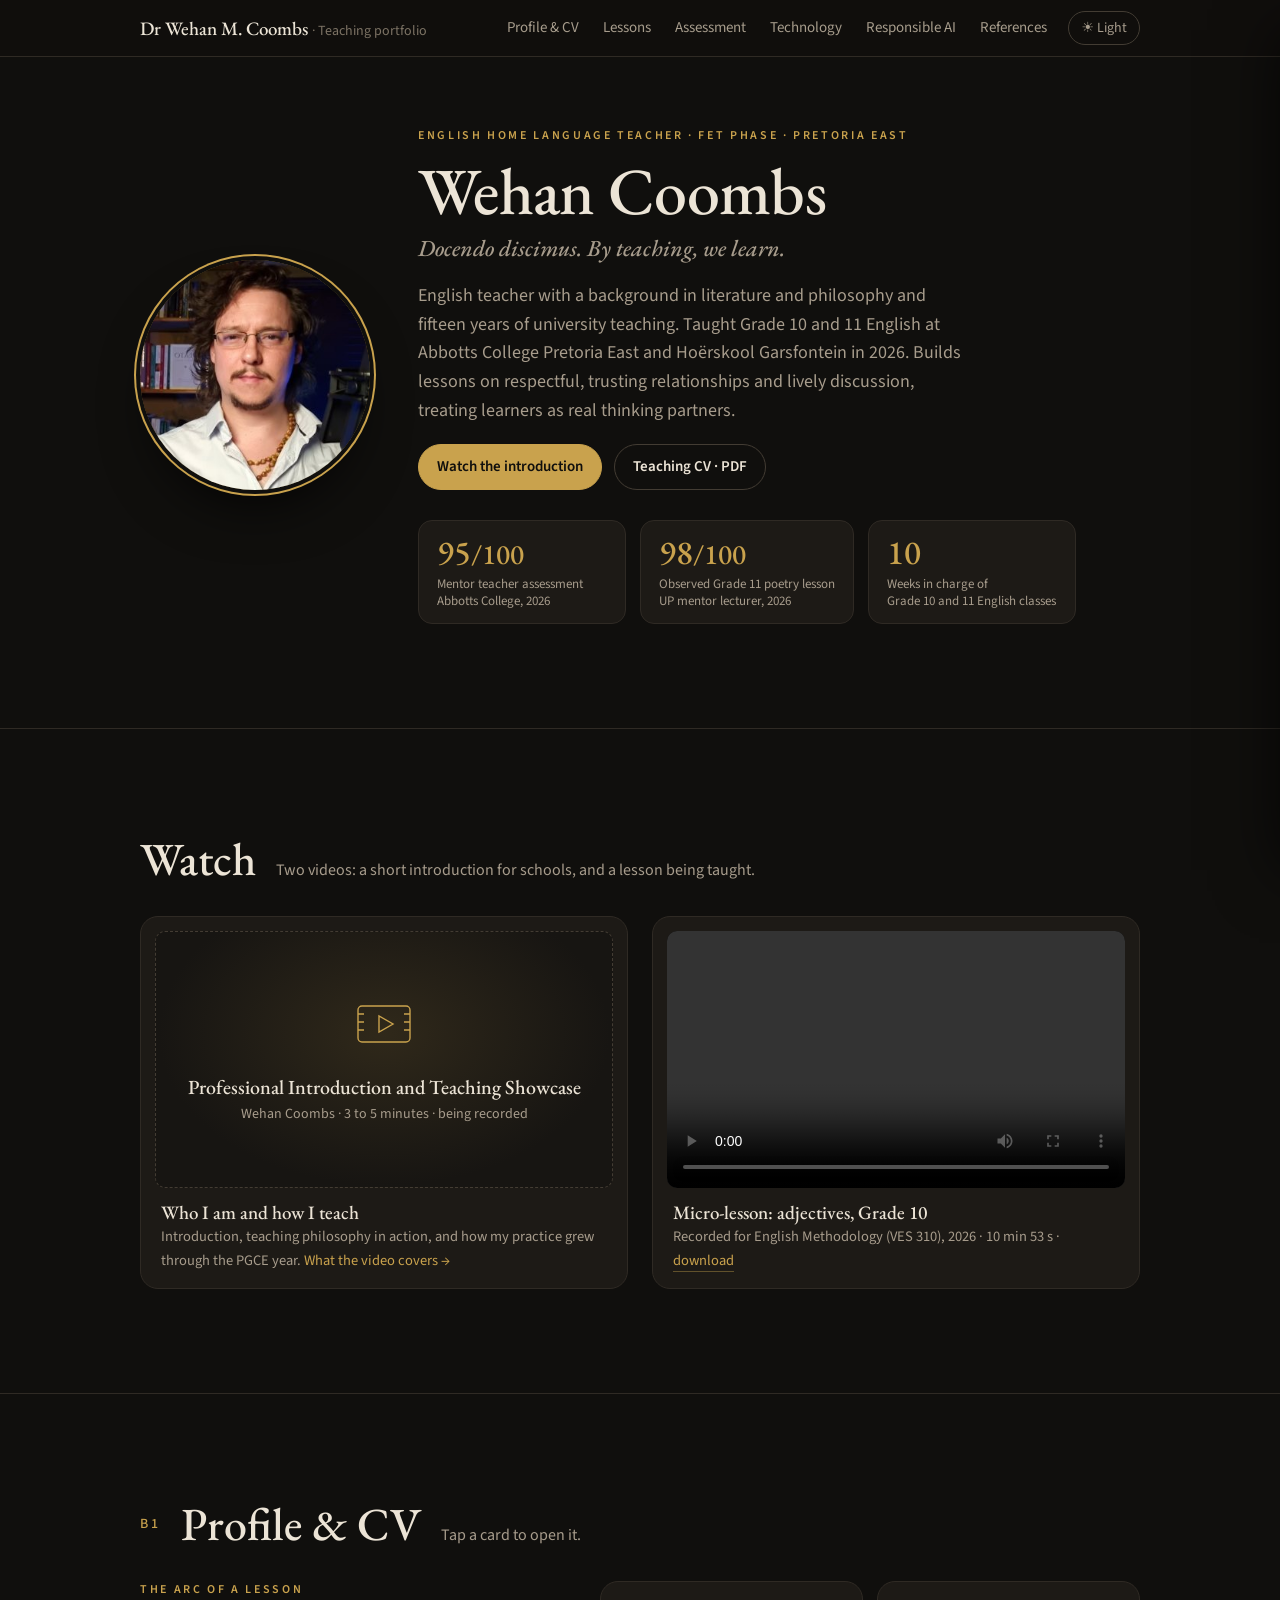
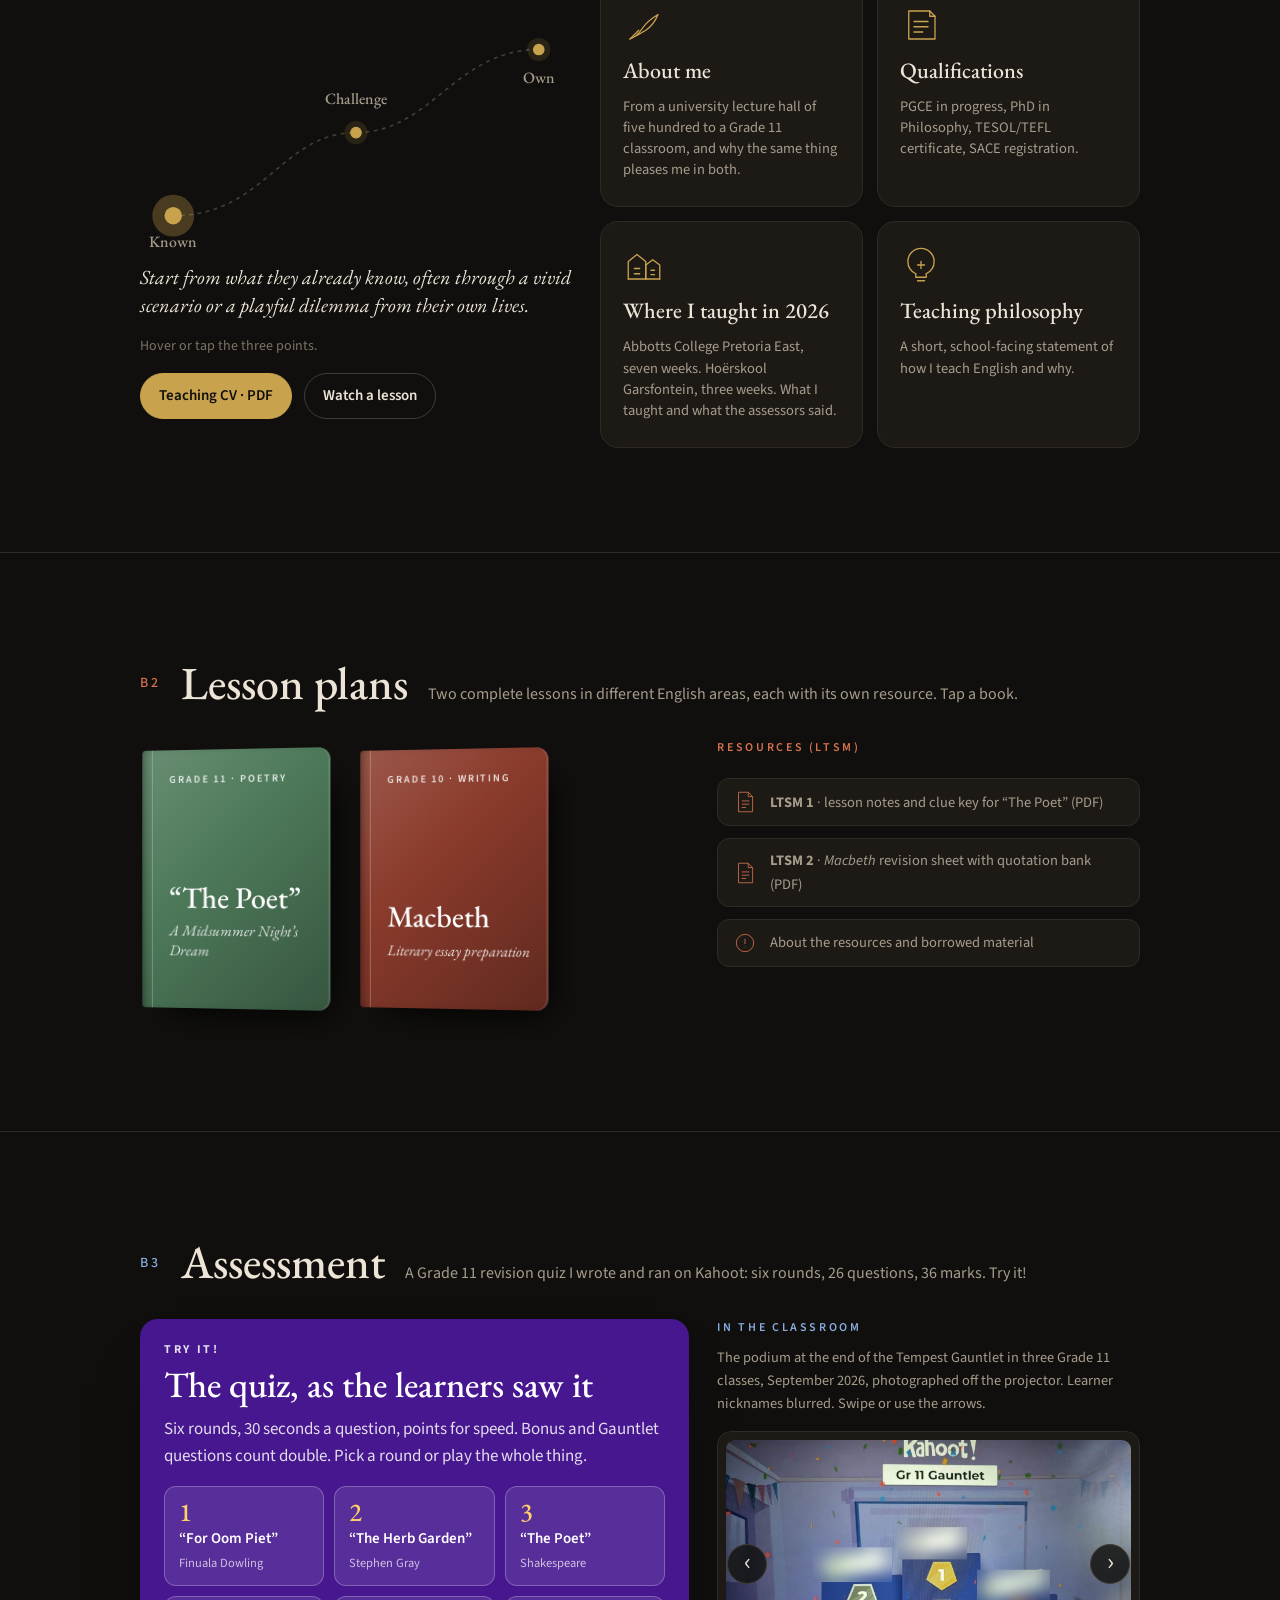
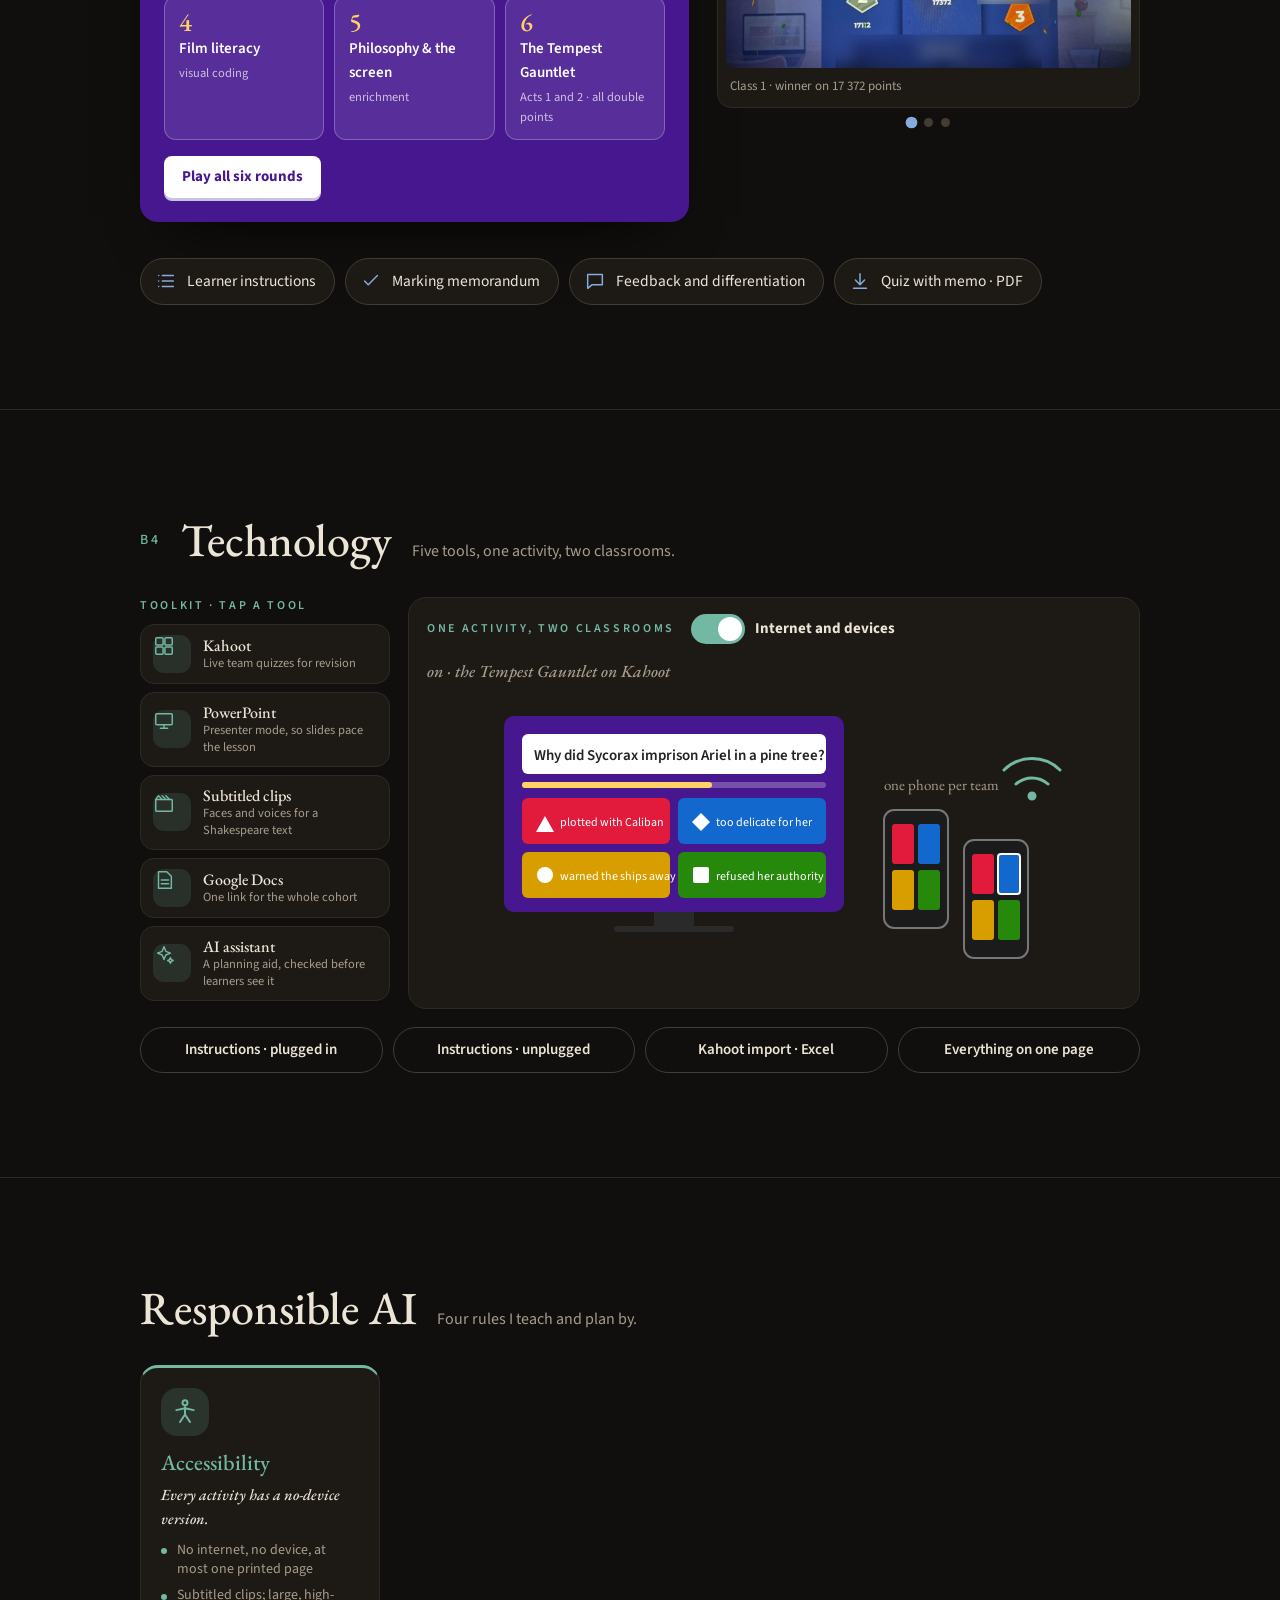
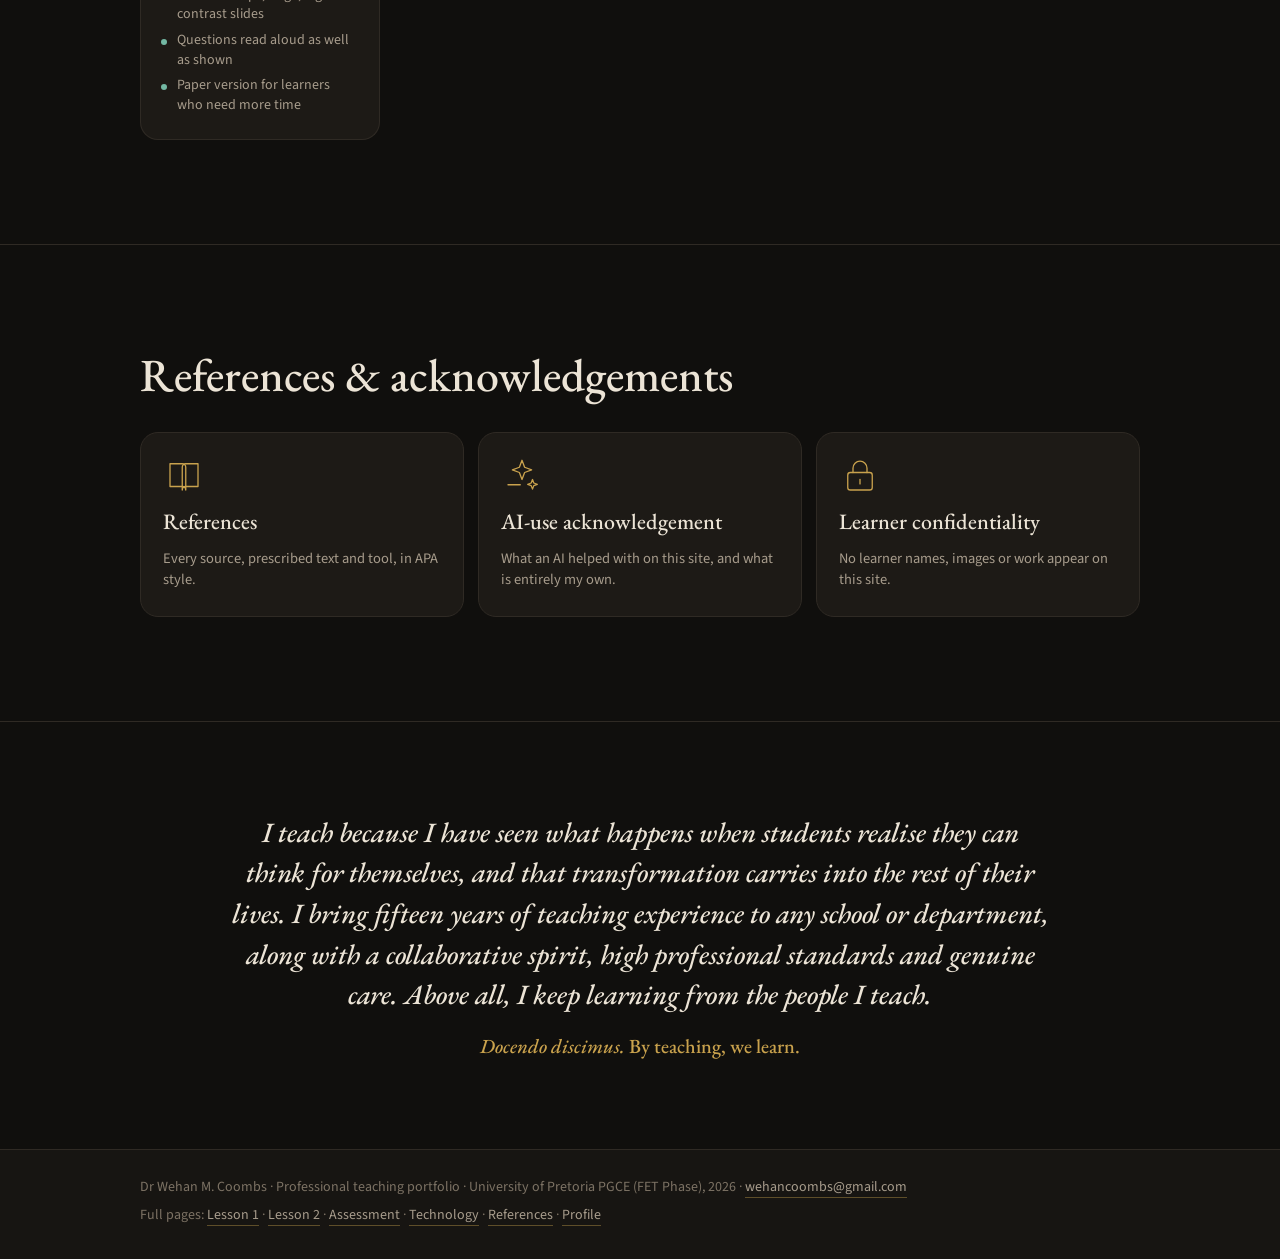
==== index.html @ a9ef2cf6 "Tech button row; animated Responsible AI icons; gentle scroll settle instead of snapping Co-Authored" ====
<!doctype html>
<html lang="en">
<head>
  <meta charset="utf-8">
  <meta name="viewport" content="width=device-width, initial-scale=1">
  <title>Wehan Coombs · Teaching portfolio</title>
  <meta name="description" content="Professional teaching portfolio of Dr Wehan M. Coombs, English Home Language teacher (FET Phase): profile and CV, lesson plans with resources, an assessment task, technology integration, and a video introduction.">
  <meta property="og:title" content="Wehan Coombs · Teaching portfolio">
  <meta property="og:description" content="English Home Language teacher, FET Phase. Profile, CV, lesson plans, assessment and technology, ready for a school.">
  <meta property="og:image" content="https://wehancoombs.github.io/ves310-portfolio/headshot.jpg">
  <link rel="preconnect" href="https://fonts.googleapis.com">
  <link rel="preconnect" href="https://fonts.gstatic.com" crossorigin>
  <link href="https://fonts.googleapis.com/css2?family=EB+Garamond:ital,wght@0,400;0,500;0,600;1,400;1,500&family=Source+Sans+3:ital,wght@0,400;0,600;1,400&display=swap" rel="stylesheet">
  <link rel="stylesheet" href="assets/style.css">
  <script>try { if (localStorage.getItem('theme') === 'light') document.documentElement.setAttribute('data-theme', 'light'); } catch (e) {}</script>
</head>
<body>
<header class="top"><div class="top-inner">
  <a class="brand" href="#begin">Dr Wehan M. Coombs <span>· Teaching portfolio</span></a>
  <button class="menu-btn" aria-expanded="false" aria-controls="nav">Menu</button>
  <nav id="nav" class="nav" aria-label="Chapters">
    <a href="#profile">Profile &amp; CV</a>
    <a href="#lessons">Lessons</a>
    <a href="#assessment">Assessment</a>
    <a href="#technology">Technology</a>
    <a href="#ai">Responsible AI</a>
    <a href="#references">References</a>
  </nav>
  <button class="theme" id="theme" type="button" aria-label="Switch between dark and light">☀ Light</button>
</div></header>

<main>

<!-- ============ 1 · Begin ============ -->
<section class="chapter first" id="begin">
  <div class="wrap">
    <div class="hero">
      <img class="face" src="headshot.jpg" alt="Portrait of Wehan Coombs">
      <div>
        <p class="eyebrow">English Home Language teacher · FET Phase · Pretoria East</p>
        <h1>Wehan Coombs</h1>
        <p class="motto"><em>Docendo discimus.</em> By teaching, we learn.</p>
        <p class="lead">English teacher with a background in literature and philosophy and fifteen years of university teaching. Taught Grade 10 and 11 English at Abbotts College Pretoria East and Hoërskool Garsfontein in 2026. Builds lessons on respectful, trusting relationships and lively discussion, treating learners as real thinking partners.</p>
        <div class="actions">
          <a class="btn" href="#watch">Watch the introduction</a>
          <a class="btn ghost" href="cv/Wehan-Coombs-FET-CV.pdf">Teaching CV · PDF</a>
        </div>
        <div class="stats">
          <button class="stat" type="button" data-sheet="voices"><b>95<small>/100</small></b><span>Mentor teacher assessment<br>Abbotts College, 2026</span></button>
          <button class="stat" type="button" data-sheet="voices"><b>98<small>/100</small></b><span>Observed Grade 11 poetry lesson<br>UP mentor lecturer, 2026</span></button>
          <button class="stat" type="button" data-sheet="schools"><b>10</b><span>Weeks in charge of<br>Grade 10 and 11 English classes</span></button>
        </div>
      </div>
    </div>
  </div>
</section>

<!-- ============ 2 · Watch ============ -->
<section class="chapter" id="watch">
  <div class="wrap">
    <div class="ch-head"><h2>Watch</h2><span class="ch-sub">Two videos: a short introduction for schools, and a lesson being taught.</span></div>
    <div class="frames">
      <figure class="frame">
        <div class="poster">
          <div>
            <svg viewBox="0 0 64 64" aria-hidden="true"><rect x="6" y="14" width="52" height="36" rx="4"/><path d="M27 24v16l14-8z"/><path d="M6 22h6M6 30h6M6 38h6M52 22h6M52 30h6M52 38h6"/></svg>
            <b>Professional Introduction and Teaching Showcase</b>
            <span>Wehan Coombs · 3 to 5 minutes · being recorded</span>
          </div>
        </div>
        <!-- When the video exists, replace the .poster above with:
        <video controls preload="metadata" src="video/Wehan-Coombs-Professional-Introduction.mp4"></video>
        or, for YouTube: <div class="poster" style="padding:0"><iframe style="width:100%;height:100%;border:0;border-radius:10px" src="https://www.youtube.com/embed/VIDEO_ID" title="Professional Introduction and Teaching Showcase – Wehan Coombs" allowfullscreen></iframe></div> -->
        <figcaption><b>Who I am and how I teach</b>Introduction, teaching philosophy in action, and how my practice grew through the PGCE year. <button class="textlink" type="button" data-sheet="video" style="all:unset;cursor:pointer;color:var(--accent)">What the video covers →</button></figcaption>
      </figure>
      <figure class="frame">
        <video controls preload="metadata" src="video/Wehan-Coombs-Micro-Lesson.mp4">Your browser cannot play this video. <a href="video/Wehan-Coombs-Micro-Lesson.mp4">Download the MP4</a>.</video>
        <figcaption><b>Micro-lesson: adjectives, Grade 10</b>Recorded for English Methodology (VES 310), 2026 · 10 min 53 s · <a href="video/Wehan-Coombs-Micro-Lesson.mp4" download>download</a></figcaption>
      </figure>
    </div>
  </div>
</section>

<!-- ============ 3 · Profile ============ -->
<section class="chapter" id="profile">
  <div class="wrap">
    <div class="ch-head"><span class="ch-n">B1</span><h2>Profile &amp; CV</h2><span class="ch-sub">Tap a card to open it.</span></div>
    <div class="two profile-grid">
      <div class="arc-col"><figure class="arc">
        <figcaption class="eyebrow">The arc of a lesson</figcaption>
        <svg viewBox="0 0 520 300" aria-label="A lesson rises from what learners know, through a challenge, to ideas they own">
          <path id="arcpath" d="M40 250 C 150 250 170 150 260 150 S 380 50 480 50"/>
          <g class="node on" tabindex="0" role="button" data-text="Start from what they already know, often through a vivid scenario or a playful dilemma from their own lives.">
            <circle class="hit" cx="40" cy="250" r="26"/><circle class="halo" cx="40" cy="250" r="14"/><circle class="pt" cx="40" cy="250" r="7"/><text x="40" y="288">Known</text>
          </g>
          <g class="node" tabindex="0" role="button" data-text="Set a challenge they reason through together, in discussion: a scaffolded exercise that asks them to try something new and maybe fail.">
            <circle class="hit" cx="260" cy="150" r="26"/><circle class="halo" cx="260" cy="150" r="14"/><circle class="pt" cx="260" cy="150" r="7"/><text x="260" y="116">Challenge</text>
          </g>
          <g class="node" tabindex="0" role="button" data-text="End by applying it to their own lives, so they leave with ideas they can call their own.">
            <circle class="hit" cx="480" cy="50" r="26"/><circle class="halo" cx="480" cy="50" r="14"/><circle class="pt" cx="480" cy="50" r="7"/><text x="480" y="90">Own</text>
          </g>
        </svg>
        <p class="arc-text" id="arc-text" aria-live="polite">Start from what they already know, often through a vivid scenario or a playful dilemma from their own lives.</p>
        <p class="hint">Hover or tap the three points.</p>
        <p class="actions"><a class="btn" href="cv/Wehan-Coombs-FET-CV.pdf">Teaching CV · PDF</a> <a class="btn ghost" href="#watch">Watch a lesson</a></p>
      </figure></div>
      <div class="tiles">
        <button class="tile" type="button" data-sheet="about">
          <svg viewBox="0 0 48 48" aria-hidden="true"><path d="M8 40c6-2 10-6 14-12 4-6 8-10 18-16-4 10-8 14-14 18-6 4-10 6-18 10z"/><path d="M8 40l10-10"/></svg>
          <b>About me</b><span>From a university lecture hall of five hundred to a Grade 11 classroom, and why the same thing pleases me in both.</span>
        </button>
        <button class="tile" type="button" data-sheet="qualifications">
          <svg viewBox="0 0 48 48" aria-hidden="true"><path d="M10 8h24l6 6v26H10z"/><path d="M34 8v6h6"/><path d="M16 20h16M16 26h16M16 32h10"/></svg>
          <b>Qualifications</b><span>PGCE in progress, PhD in Philosophy, TESOL/TEFL certificate, SACE registration.</span>
        </button>
        <button class="tile" type="button" data-sheet="schools">
          <svg viewBox="0 0 48 48" aria-hidden="true"><path d="M6 40V20l10-8 10 8v20"/><path d="M26 40V24l8-6 8 6v16"/><path d="M6 40h36"/><path d="M13 28h6M13 34h6M32 30h4M32 35h4"/></svg>
          <b>Where I taught in 2026</b><span>Abbotts College Pretoria East, seven weeks. Hoërskool Garsfontein, three weeks. What I taught and what the assessors said.</span>
        </button>
        <button class="tile" type="button" data-sheet="philosophy">
          <svg viewBox="0 0 48 48" aria-hidden="true"><path d="M18 34c-6-3-9-8-9-14a15 15 0 0 1 30 0c0 6-3 11-9 14"/><path d="M18 34v4h12v-4M20 42h8"/><path d="M24 20v8M20 24h8"/></svg>
          <b>Teaching philosophy</b><span>A short, school-facing statement of how I teach English and why.</span>
        </button>
      </div>
      
    </div>
  </div>
</section>

<!-- ============ 4 · Lessons ============ -->
<section class="chapter" id="lessons">
  <div class="wrap">
    <div class="ch-head"><span class="ch-n">B2</span><h2>Lesson plans</h2><span class="ch-sub">Two complete lessons in different English areas, each with its own resource. Tap a book.</span></div>
    <div class="two wide-left">
      <div class="books" role="group" aria-label="Lesson plans">
        <button class="bookcover b-poet" type="button" data-sheet="poet"><span class="bc-spine"></span><span class="bc-face"><span class="bc-grade">Grade 11 · Poetry</span><b>“The Poet”</b><i>A Midsummer Night’s Dream</i><span class="bc-open">Open →</span></span></button>
        <button class="bookcover b-mac" type="button" data-sheet="macbeth"><span class="bc-spine"></span><span class="bc-face"><span class="bc-grade">Grade 10 · Writing</span><b>Macbeth</b><i>Literary essay preparation</i><span class="bc-open">Open →</span></span></button>
      </div>
      <div class="shelf-side">
        <p class="eyebrow">Resources (LTSM)</p>
        <a class="sheet-icon" href="materials/Wehan-Coombs-LTSM-1-The-Poet-Lesson-Notes.pdf" style="border-bottom:1px solid var(--line)">
          <svg viewBox="0 0 48 48" aria-hidden="true"><path d="M12 6h18l8 8v28H12z"/><path d="M30 6v8h8"/><path d="M18 22h14M18 28h14M18 34h8"/></svg>
          <span><b>LTSM 1</b> · lesson notes and clue key for “The Poet” (PDF)</span>
        </a>
        <a class="sheet-icon" href="materials/macbeth-revision-sheet.pdf" style="border-bottom:1px solid var(--line)">
          <svg viewBox="0 0 48 48" aria-hidden="true"><path d="M12 6h18l8 8v28H12z"/><path d="M30 6v8h8"/><path d="M18 22h14M18 28h14M18 34h8"/></svg>
          <span><b>LTSM 2</b> · <em>Macbeth</em> revision sheet with quotation bank (PDF)</span>
        </a>
        <button class="sheet-icon" type="button" data-sheet="ltsm">
          <svg viewBox="0 0 48 48" aria-hidden="true"><circle cx="24" cy="24" r="16"/><path d="M24 16v10M24 31v1"/></svg>
          <span>About the resources and borrowed material</span>
        </button>
      </div>
    </div>
  </div>
</section>

<!-- ============ 5 · Assessment ============ -->
<section class="chapter" id="assessment">
  <div class="wrap">
    <div class="ch-head"><span class="ch-n">B3</span><h2>Assessment</h2><span class="ch-sub">A Grade 11 revision quiz I wrote and ran on Kahoot: six rounds, 26 questions, 36 marks. Try it!</span></div>
    <div class="two wide-left">
      <div class="kq" id="kq"><div class="kq-board"><p class="kq-eyebrow">Try it!</p><h3>The quiz, as the learners saw it</h3><p>Loading…</p></div></div>
      <div>
        <p class="eyebrow">In the classroom</p>
        <p class="small">The podium at the end of the Tempest Gauntlet in three Grade 11 classes, September 2026, photographed off the projector. Learner nicknames blurred. Swipe or use the arrows.</p>
        <div class="gallery" id="podiums" aria-roledescription="carousel" aria-label="Podium photos">
          <div class="gal-track" tabindex="0">
            <figure class="gal-slide"><img src="assets/img/podium-1.jpg" alt="Kahoot podium on the classroom projector: the top three teams of the Grade 11 Gauntlet, names blurred"><figcaption>Class 1 · winner on 17 372 points</figcaption></figure>
            <figure class="gal-slide"><img src="assets/img/podium-2.jpg" alt="Kahoot podium with three avatars on the classroom screen, names blurred"><figcaption>Class 2 · winner on 17 914 points</figcaption></figure>
            <figure class="gal-slide"><img src="assets/img/podium-3.jpg" alt="Kahoot podium projected onto the whiteboard, names blurred"><figcaption>Class 3 · winner on 17 583 points</figcaption></figure>
          </div>
          <button class="gal-btn gal-prev" type="button" aria-label="Previous photo">‹</button>
          <button class="gal-btn gal-next" type="button" aria-label="Next photo">›</button>
          <div class="gal-dots" role="tablist"><button type="button" class="on" aria-label="Photo 1"></button><button type="button" aria-label="Photo 2"></button><button type="button" aria-label="Photo 3"></button></div>
        </div>
      </div>
    </div>
    <div class="chips block">
      <button class="chip" type="button" data-sheet="instructions"><svg viewBox="0 0 24 24" aria-hidden="true"><path d="M8 6h12M8 12h12M8 18h12M4 6h.01M4 12h.01M4 18h.01"/></svg>Learner instructions</button>
      <button class="chip" type="button" data-sheet="memo"><svg viewBox="0 0 24 24" aria-hidden="true"><path d="M5 12l4 4L19 6"/></svg>Marking memorandum</button>
      <button class="chip" type="button" data-sheet="feedback"><svg viewBox="0 0 24 24" aria-hidden="true"><path d="M4 5h16v11H9l-5 4z"/></svg>Feedback and differentiation</button>
      <a class="chip" href="materials/Wehan-Coombs-Grade-11-Revision-Quiz-Questions-and-Answers.pdf" style="border-bottom:1px solid var(--line-2)"><svg viewBox="0 0 24 24" aria-hidden="true"><path d="M12 4v12M7 11l5 5 5-5M5 20h14"/></svg>Quiz with memo · PDF</a>
    </div>
  </div>
</section>

<!-- ============ 6 · Technology ============ -->
<section class="chapter" id="technology">
  <div class="wrap">
    <div class="ch-head"><span class="ch-n">B4</span><h2>Technology</h2><span class="ch-sub">Five tools, one activity, two classrooms.</span></div>
    <div class="tech-grid">
      <div class="tools-col"><p class="eyebrow">Toolkit · tap a tool</p>
      <div class="tools">
      <button class="tool" type="button" data-pop="kahoot"><span class="ico"><svg viewBox="0 0 24 24" aria-hidden="true"><rect x="3" y="3" width="8" height="8" rx="1"/><rect x="13" y="3" width="8" height="8" rx="1"/><rect x="3" y="13" width="8" height="8" rx="1"/><rect x="13" y="13" width="8" height="8" rx="1"/></svg></span><span class="txt"><b>Kahoot</b><span>Live team quizzes for revision</span></span></button>
      <button class="tool" type="button" data-pop="ppt"><span class="ico"><svg viewBox="0 0 24 24" aria-hidden="true"><rect x="3" y="4" width="18" height="12" rx="1"/><path d="M12 16v4M8 20h8"/></svg></span><span class="txt"><b>PowerPoint</b><span>Presenter mode, so slides pace the lesson</span></span></button>
      <button class="tool" type="button" data-pop="video"><span class="ico"><svg viewBox="0 0 24 24" aria-hidden="true"><rect x="3" y="7" width="18" height="13" rx="1"/><path d="M3 7l3-4 4 4M10 3l4 4M14 3l4 4"/></svg></span><span class="txt"><b>Subtitled clips</b><span>Faces and voices for a Shakespeare text</span></span></button>
      <button class="tool" type="button" data-pop="docs"><span class="ico"><svg viewBox="0 0 24 24" aria-hidden="true"><path d="M6 3h9l5 5v13H6z"/><path d="M9 12h8M9 16h8"/></svg></span><span class="txt"><b>Google Docs</b><span>One link for the whole cohort</span></span></button>
      <button class="tool" type="button" data-pop="ai"><span class="ico"><svg viewBox="0 0 24 24" aria-hidden="true"><path d="M12 3l2 5 5 2-5 2-2 5-2-5-5-2 5-2z"/><path d="M19 15l1 2 2 1-2 1-1 2-1-2-2-1 2-1z"/></svg></span><span class="txt"><b>AI assistant</b><span>A planning aid, checked before learners see it</span></span></button>
    </div>
      </div>
      <div class="classroom" id="classroom">
      <div class="switch-row">
        <p class="eyebrow" style="margin:0">One activity, two classrooms</p>
        <button class="switch" id="cls-switch" type="button" aria-pressed="true"><span class="knob"></span><b>Internet and devices</b></button>
        <span class="cls-state" id="cls-state">on · the Tempest Gauntlet on Kahoot</span>
      </div>
      <svg class="cls-svg" viewBox="0 0 620 300" aria-label="The same quiz on a projector with phones, or on a chalkboard with paper letters">
        <g class="on">
          <rect x="40" y="26" width="340" height="196" rx="10" fill="#46178F"/>
          <rect x="58" y="44" width="304" height="40" rx="6" fill="#fff"/>
          <text x="70" y="70" font-family="Source Sans 3, sans-serif" font-size="15" font-weight="600" fill="#222">Why did Sycorax imprison Ariel in a pine tree?</text>
          <rect x="58" y="92" width="304" height="6" rx="3" fill="rgba(255,255,255,.25)"/><rect x="58" y="92" width="190" height="6" rx="3" fill="#FFD166"/>
          <rect x="58" y="108" width="148" height="46" rx="6" fill="#E21B3C"/><path d="M72 142l9-16 9 16z" fill="#fff"/><text x="96" y="136" font-family="Source Sans 3, sans-serif" font-size="12" fill="#fff">plotted with Caliban</text>
          <rect x="214" y="108" width="148" height="46" rx="6" fill="#1368CE"/><path d="M237 123l9 9-9 9-9-9z" fill="#fff"/><text x="252" y="136" font-family="Source Sans 3, sans-serif" font-size="12" fill="#fff">too delicate for her</text>
          <rect x="58" y="162" width="148" height="46" rx="6" fill="#D89E00"/><circle cx="81" cy="185" r="8" fill="#fff"/><text x="96" y="190" font-family="Source Sans 3, sans-serif" font-size="12" fill="#fff">warned the ships away</text>
          <rect x="214" y="162" width="148" height="46" rx="6" fill="#26890C"/><rect x="229" y="177" width="16" height="16" rx="2" fill="#fff"/><text x="252" y="190" font-family="Source Sans 3, sans-serif" font-size="12" fill="#fff">refused her authority</text>
          <rect x="190" y="222" width="40" height="14" fill="#2a2a2a"/><rect x="150" y="236" width="120" height="6" rx="3" fill="#2a2a2a"/>
          <g transform="translate(420 120)">
            <rect x="0" y="0" width="64" height="118" rx="10" fill="#1b1b1b" stroke="#777" stroke-width="2"/>
            <rect x="8" y="14" width="22" height="40" rx="3" fill="#E21B3C"/><rect x="34" y="14" width="22" height="40" rx="3" fill="#1368CE"/><rect x="8" y="60" width="22" height="40" rx="3" fill="#D89E00"/><rect x="34" y="60" width="22" height="40" rx="3" fill="#26890C"/>
          </g>
          <g transform="translate(500 150)">
            <rect x="0" y="0" width="64" height="118" rx="10" fill="#1b1b1b" stroke="#777" stroke-width="2"/>
            <rect x="8" y="14" width="22" height="40" rx="3" fill="#E21B3C"/><rect x="34" y="14" width="22" height="40" rx="3" fill="#1368CE" stroke="#fff" stroke-width="2"/><rect x="8" y="60" width="22" height="40" rx="3" fill="#D89E00"/><rect x="34" y="60" width="22" height="40" rx="3" fill="#26890C"/>
          </g>
          <g fill="none" stroke="#73B8A3" stroke-width="3" stroke-linecap="round" transform="translate(540 40)">
            <path d="M0 40a40 40 0 0 1 56 0"/><path d="M12 54a24 24 0 0 1 32 0"/><circle cx="28" cy="66" r="3" fill="#73B8A3"/>
          </g>
          <text x="420" y="100" font-family="EB Garamond, serif" font-size="15" fill="#A79C8C">one phone per team</text>
        </g>
        <g class="off">
          <rect x="34" y="20" width="352" height="208" rx="6" fill="#8B5A2B"/>
          <rect x="44" y="30" width="332" height="188" rx="3" fill="#24412F"/>
          <text x="60" y="62" font-family="EB Garamond, serif" font-size="17" fill="#EDE7D3">Why did Sycorax imprison Ariel in a pine tree?</text>
          <text x="60" y="118" font-family="EB Garamond, serif" font-size="40" fill="#EDE7D3" letter-spacing="14">A B C D</text>
          <g font-family="EB Garamond, serif" font-size="15" fill="#EDE7D3">
            <text x="60" y="160">Team 1</text><text x="130" y="160" letter-spacing="2">|||| |</text>
            <text x="60" y="184">Team 2</text><text x="130" y="184" letter-spacing="2">|||</text>
            <text x="60" y="208">Team 3</text><text x="130" y="208" letter-spacing="2">|||| ||</text>
            <text x="230" y="160">Team 4</text><text x="300" y="160" letter-spacing="2">||||</text>
            <text x="230" y="184">Team 5</text><text x="300" y="184" letter-spacing="2">|||| |||</text>
            <text x="230" y="208">Team 6</text><text x="300" y="208" letter-spacing="2">||</text>
          </g>
          <rect x="300" y="228" width="60" height="8" rx="2" fill="#EDE7D3"/>
          <g transform="translate(420 150) rotate(-8)"><rect x="0" y="0" width="60" height="72" rx="3" fill="#F4EEE2" stroke="#C6B9A2"/><text x="30" y="52" text-anchor="middle" font-family="EB Garamond, serif" font-size="44" fill="#231E19">B</text></g>
          <g transform="translate(490 130) rotate(6)"><rect x="0" y="0" width="60" height="72" rx="3" fill="#F4EEE2" stroke="#C6B9A2"/><text x="30" y="52" text-anchor="middle" font-family="EB Garamond, serif" font-size="44" fill="#231E19">B</text></g>
          <g transform="translate(455 210) rotate(-3)"><rect x="0" y="0" width="60" height="72" rx="3" fill="#F4EEE2" stroke="#C6B9A2"/><text x="30" y="52" text-anchor="middle" font-family="EB Garamond, serif" font-size="44" fill="#231E19">C</text></g>
          <g fill="none" stroke="#7C7264" stroke-width="3" stroke-linecap="round" transform="translate(540 40)">
            <path d="M0 40a40 40 0 0 1 56 0"/><path d="M12 54a24 24 0 0 1 32 0"/><circle cx="28" cy="66" r="3" fill="#7C7264"/><path d="M-2 76L60 14" stroke="#D6734F" stroke-width="4"/>
          </g>
          <text x="420" y="100" font-family="EB Garamond, serif" font-size="15" fill="#A79C8C">one scrap of paper per team</text>
        </g>
      </svg>
    </div>
    </div>
    <div class="tech-actions">
      <button class="btn ghost" type="button" data-sheet="plugged">Instructions · plugged in</button>
      <button class="btn ghost" type="button" data-sheet="unplugged">Instructions · unplugged</button>
      <a class="btn ghost" href="materials/Wehan-Coombs-Grade-11-Revision-Quiz-Kahoot-Import.xlsx">Kahoot import · Excel</a>
      <a class="btn ghost" href="technology.html">Everything on one page</a>
    </div>
  </div>
</section>

<!-- ============ 6b · Responsible AI ============ -->
<section class="chapter" id="ai">
  <div class="wrap">
    <div class="ch-head"><h2>Responsible AI</h2><span class="ch-sub">Four rules I teach and plan by.</span></div>
    <div class="ai-grid">
      <div class="ai-card"><div class="pc-ico"><svg viewBox="0 0 24 24" aria-hidden="true"><circle cx="12" cy="4.5" r="2"/><path d="M12 8v6"/><path class="arm-l" d="M12 9L5 10.5"/><path class="arm-r" d="M12 9l7 1.5"/><path class="leg-l" d="M12 14l-4 6"/><path class="leg-r" d="M12 14l4 6"/></svg></div><h3>Accessibility</h3><p class="ai-lead">Every activity has a no-device version.</p><ul><li>No internet, no device, at most one printed page</li><li>Subtitled clips; large, high-contrast slides</li><li>Questions read aloud as well as shown</li><li>Paper version for learners who need more time</li></ul></div>
    </div>
  </div>
</section>

<!-- ============ 7 · References ============ -->
<section class="chapter" id="references">
  <div class="wrap">
    <div class="ch-head"><h2>References &amp; acknowledgements</h2></div>
    <div class="tiles">
      <button class="tile" type="button" data-sheet="refs">
        <svg viewBox="0 0 48 48" aria-hidden="true"><path d="M8 10h14a4 4 0 0 1 4 4v26a4 4 0 0 0-4-4H8z"/><path d="M40 10H26a4 4 0 0 0-4 4v26a4 4 0 0 1 4-4h14z"/></svg>
        <b>References</b><span>Every source, prescribed text and tool, in APA style.</span>
      </button>
      <button class="tile" type="button" data-sheet="ack">
        <svg viewBox="0 0 48 48" aria-hidden="true"><path d="M24 6l3 8 8 3-8 3-3 8-3-8-8-3 8-3z"/><path d="M36 28l1.5 4 4 1.5-4 1.5L36 39l-1.5-4-4-1.5 4-1.5z"/><path d="M8 34h14"/></svg>
        <b>AI-use acknowledgement</b><span>What an AI helped with on this site, and what is entirely my own.</span>
      </button>
      <button class="tile" type="button" data-sheet="privacy">
        <svg viewBox="0 0 48 48" aria-hidden="true"><rect x="10" y="20" width="28" height="20" rx="3"/><path d="M16 20v-5a8 8 0 0 1 16 0v5"/><path d="M24 28v5"/></svg>
        <b>Learner confidentiality</b><span>No learner names, images or work appear on this site.</span>
      </button>
    </div>
  </div>
</section>

<!-- ============ Closing ============ -->
<section class="chapter closing" id="why">
  <div class="wrap">
    <blockquote class="closing-quote">
      <p>I teach because I have seen what happens when students realise they can think for themselves, and that transformation carries into the rest of their lives. I bring fifteen years of teaching experience to any school or department, along with a collaborative spirit, high professional standards and genuine care. Above all, I keep learning from the people I teach.</p>
      <cite><em>Docendo discimus.</em> By teaching, we learn.</cite>
    </blockquote>
  </div>
</section>

</main>

<footer><div class="foot-inner">
  <p>Dr Wehan M. Coombs · Professional teaching portfolio · University of Pretoria PGCE (FET Phase), 2026 · <a href="mailto:wehancoombs@gmail.com">wehancoombs@gmail.com</a></p>
  <p>Full pages: <a href="lesson-1.html">Lesson 1</a> · <a href="lesson-2.html">Lesson 2</a> · <a href="assessment.html">Assessment</a> · <a href="technology.html">Technology</a> · <a href="references.html">References</a> · <a href="profile.html">Profile</a></p>
</div></footer>

<!-- ============ Pop-out sheet ============ -->
<div class="scrim" id="scrim" hidden></div>
<aside class="sheet" id="sheet" hidden role="dialog" aria-modal="true" aria-labelledby="sheet-title">
  <div class="sheet-head">
    <span class="sheet-art" id="sheet-art" aria-hidden="true"></span>
    <p class="eyebrow" id="sheet-ch"></p>
    <h3 id="sheet-title" tabindex="-1"></h3>
    <button class="close" id="sheet-close" type="button" aria-label="Close">×</button>
  </div>
  <div class="sheet-body" id="sheet-body"></div>
</aside>

<!-- ============ Hover cards: what each small card shows ============ -->
<div class="pc-scrim" id="pc-scrim" hidden></div>
<div class="popcard" id="popcard" hidden role="dialog" aria-modal="false"></div>
<div id="popsrc" hidden>
  <div id="p-kahoot"><p class="pc-kicker">Tool 1 of 5</p><h3>Kahoot</h3><div class="panels"><div class="panel good"><h4>Teaching purpose</h4><p>Live team quizzes for revision and informal assessment. Every learner answers every question, the leaderboard keeps energy high, and the results show me at once which text or skill needs re-teaching.</p></div><div class="panel warn"><h4>A limitation</h4><p>It needs internet and a device per team, and the time pressure rewards speed over careful reading, so I use it for revision, not for teaching new material.</p></div></div><p class="pc-foot"><button class="btn ghost" type="button" data-sheet="plugged">The Gauntlet activity →</button></p></div>
  <div id="p-ppt"><p class="pc-kicker">Tool 2 of 5</p><h3>PowerPoint in presenter mode</h3><div class="panels"><div class="panel good"><h4>Teaching purpose</h4><p>Teacher-led visual lessons and in-class games. For the film-language pub quiz I read each scenario aloud from the presenter notes before the answer slide appeared, so the slides paced the lesson instead of replacing me.</p></div><div class="panel warn"><h4>A limitation</h4><p>It needs a projector and a laptop, and slides tempt a teacher to lecture; without deliberate pauses for discussion the lesson becomes passive.</p></div></div></div>
  <div id="p-video"><p class="pc-kicker">Tool 3 of 5</p><h3>Subtitled video clips</h3><div class="panels"><div class="panel good"><h4>Teaching purpose</h4><p>Putting faces and voices to a Shakespeare text before and after reading it. A subtitled supercut of <em>The Tempest</em>, played through VLC on the projector, let learners see professional actors decode the Early Modern English they had struggled with.</p></div><div class="panel warn"><h4>A limitation</h4><p>Film clips are copyrighted, so they can be shown in class but not shared or published, and a clip only works if the class has already done the reading.</p></div></div></div>
  <div id="p-docs"><p class="pc-kicker">Tool 4 of 5</p><h3>Google Docs</h3><div class="panels"><div class="panel good"><h4>Teaching purpose</h4><p>Writing and sharing lesson notes, resources and class-built lists, for example the “levelling up your English” resource list the Grade 11s built together, with one link for the whole cohort.</p></div><div class="panel warn"><h4>A limitation</h4><p>Learners need an account and a connection to edit, and shared documents need clear rules or a few learners do all the work.</p></div></div></div>
  <div id="p-ai"><p class="pc-kicker">Tool 5 of 5</p><h3>Generative AI assistant</h3><div class="panels"><div class="panel good"><h4>Teaching purpose</h4><p>A planning aid for the teacher: drafting multiple-choice distractors, checking a lesson sequence for gaps, and producing a first draft of a resource that I then edit and verify against the text.</p></div><div class="panel warn"><h4>A limitation</h4><p>It invents plausible but wrong quotations, line references and facts, so nothing it produces goes to learners unchecked, and learner work or personal information is never pasted into it.</p></div></div></div>
  <div id="p-use"><div class="pc-ico"><svg viewBox="0 0 24 24" aria-hidden="true"><path d="M12 3l2 5 5 2-5 2-2 5-2-5-5-2 5-2z"/></svg></div><p class="pc-kicker">Responsible AI · 1 of 4</p><h3>Responsible use</h3><p>Generative AI can now write the kind of essay most classrooms use to teach and to assess. My answer is not to ban it but to teach what no model can do for a learner: reading closely, arguing honestly and thinking in dialogue. In my classrooms AI is on the table, openly. We talk about what it is good and bad at, so that learners use it thoughtfully, and assessment rewards thinking that happens in front of me, in class. With the Grade 11s the closing debate was whether AI should be deleted forever, argued through four ethical frameworks.</p></div>
  <div id="p-privacy"><div class="pc-ico"><svg viewBox="0 0 24 24" aria-hidden="true"><rect x="5" y="10" width="14" height="10" rx="2"/><path d="M8 10V7a4 4 0 0 1 8 0v3"/></svg></div><p class="pc-kicker">Responsible AI · 2 of 4</p><h3>Privacy</h3><p>I use AI tools as a planning aid for myself, never as a place for learner data. No learner names, marks, work or personal information go into any AI tool, and learners are not asked to create accounts on AI services for class work. Quiz platforms such as Kahoot are used with team names, not real names.</p></div>
  <div id="p-verify"><div class="pc-ico"><svg viewBox="0 0 24 24" aria-hidden="true"><path d="M5 12l4 4L19 6"/></svg></div><p class="pc-kicker">Responsible AI · 3 of 4</p><h3>Verification</h3><p>Anything an AI tool helps to draft is checked against the prescribed text before it reaches learners: quotations and line references are confirmed in the book, facts are checked against the textbook or a reliable source, and distractors in multiple-choice questions are tested so that only one answer is defensible. Where AI was used in preparing a resource, the resource says so.</p></div>
  <div id="p-access"><div class="pc-ico"><svg viewBox="0 0 24 24" aria-hidden="true"><circle cx="12" cy="5" r="2"/><path d="M4 9h16M12 9v5M12 14l-4 6M12 14l4 6"/></svg></div><p class="pc-kicker">Responsible AI · 4 of 4</p><h3>Accessibility</h3><p>Every digital activity here has a version that needs no device, no connection and at most one printed page, so no learner is excluded by access. Video clips are shown with subtitles, slides use large text and high contrast, and quiz questions are read aloud as well as shown. Learners who need more time or a quieter setting can do the same quiz on paper at their own pace.</p></div>
</div>

<!-- ============ Library: what each pop-out shows ============ -->
<div id="library" hidden>

  <article id="s-voices" data-ch="begin" data-title="What the assessors said" data-art="quote">
    <div class="badges"><span class="badge"><b>95/100</b> mentor teacher, Abbotts College</span><span class="badge"><b>98/100</b> observed poetry lesson, UP mentor lecturer</span><span class="badge"><b>Full marks</b> classroom competencies</span></div>
    <div class="quotes">
      <blockquote>Excellent knowledge and innovative way of using media.<cite>University of Pretoria mentor lecturer · observed Grade 11 poetry lesson, 2026</cite></blockquote>
      <blockquote>Enhanced the learners’ vocabulary through scaffolding.<cite>Mentor teacher, Abbotts College Pretoria East · formal assessment, 2026</cite></blockquote>
    </div>
    <p class="actions"><button class="btn ghost" type="button" data-sheet="schools">Where I taught →</button></p>
  </article>

  <article id="s-video" data-ch="technology" data-title="Subtitled video clips">
    <div class="panels"><div class="panel good"><h4>Teaching purpose</h4><p>Putting faces and voices to a Shakespeare text before and after reading it. A subtitled supercut of <em>The Tempest</em>, played through VLC on the projector, let learners see professional actors decode the Early Modern English they had struggled with.</p></div><div class="panel warn"><h4>A limitation</h4><p>Film clips are copyrighted, so they can be shown in class but not shared or published, and a clip only works if the class has already done the reading.</p></div></div>
  </article>

  <article id="s-about" data-ch="profile" data-title="About me" data-art="quill">
    <div class="split">
      <div>
        <p class="quote-big">Watching a room of people start to think together.</p>
        <p>I joined the Department of Philosophy at the University of Pretoria as a tutor in 2010 and stayed on as assistant lecturer and then head lecturer, teaching first-year classes of around five hundred students and designing four modules from scratch. From 2024 to 2026 I held a postdoctoral research fellowship at the University of Johannesburg.</p>
        <p>In 2026 I turned to the school classroom. During my Postgraduate Certificate in Education I taught Grade 10 and 11 English at Abbotts College Pretoria East and Hoërskool Garsfontein, and found the same pleasure there that I had found in the lecture hall: watching a room of people start to think together.</p>
        <h4>Teaching strengths</h4>
        <div class="pills"><span class="pill">Question-led discussion</span><span class="pill">Close reading</span><span class="pill">Essay and argument writing</span><span class="pill">Lesson and module design</span><span class="pill">Rubric design and marking</span><span class="pill">Online and hybrid teaching</span><span class="pill">AI-aware assessment</span><span class="pill">Mentoring tutors</span></div>
      </div>
      <ol class="timeline">
        <li><b>2010</b><span>Tutor, Department of Philosophy, University of Pretoria; BA in English Literature and Philosophy</span></li>
        <li><b>2012 · 2016</b><span>BA Honours and MA in Philosophy, both cum laude</span></li>
        <li><b>2019</b><span>Head lecturer: first-year classes of around five hundred; four modules designed from scratch</span></li>
        <li><b>2023</b><span>PhD in Philosophy</span></li>
        <li><b>2024–26</b><span>Postdoctoral research fellow, University of Johannesburg</span></li>
        <li><b>May 2026</b><span>Hoërskool Garsfontein: Grade 10 English First Additional Language</span></li>
        <li><b>Jul–Sep 2026</b><span>Abbotts College Pretoria East: Grade 10 and 11 English Home Language</span></li>
        <li><b>2026</b><span>PGCE (FET Phase) in progress; TESOL/TEFL certificate; SACE provisional registration</span></li>
      </ol>
    </div>
    <p class="actions"><a class="btn" href="cv/Wehan-Coombs-FET-CV.pdf">Teaching CV · PDF</a> <button class="btn ghost" type="button" data-sheet="qualifications">Qualifications →</button></p>
  </article>

  <article id="s-qualifications" data-ch="profile" data-title="Qualifications" data-art="scroll">
    <ol class="timeline degrees">
      <li><b>2026</b><span><strong>Postgraduate Certificate in Education (PGCE), FET Phase</strong><br>University of Pretoria · in progress</span></li>
      <li><b>2023</b><span><strong>PhD in Philosophy</strong><br>University of Pretoria</span></li>
      <li><b>2016</b><span><strong>MA in Philosophy</strong>, cum laude<br>University of Pretoria</span></li>
      <li><b>2012</b><span><strong>BA Honours in Philosophy</strong>, cum laude<br>University of Pretoria</span></li>
      <li><b>2010</b><span><strong>BA Humanities</strong>, majoring in Philosophy and English Literature<br>University of Pretoria</span></li>
    </ol>
    <h4>Certificates and registration</h4>
    <div class="badges"><span class="badge"><b>TESOL/TEFL</b> 120 hours, World TESOL Academy, 2026</span><span class="badge"><b>SACE</b> provisional registration, 2026</span><span class="badge"><b>Languages</b> English (home), Afrikaans (fluent)</span></div>
    <p class="actions"><a class="btn" href="cv/Wehan-Coombs-FET-CV.pdf">Teaching CV · PDF</a></p>
  </article>

  <article id="s-schools" data-ch="profile" data-title="Where I taught in 2026" data-art="school">
    <div class="split">
      <div class="school">
        <div class="school-head"><b>Abbotts College Pretoria East</b><span>July to September · seven weeks</span><div class="badges"><span class="badge">Grade 10</span><span class="badge">Grade 11</span><span class="badge">English Home Language</span></div></div>
        <ul class="list">
          <li>Planned and taught Grade 10 and 11 English Home Language, taking charge of classes with guidance from a mentor teacher: <em>Macbeth</em> and two Miyazaki films with the Grade 10s; <em>The Tempest</em>, three poems, the language of film and a philosophy enrichment unit with the Grade 11s</li>
          <li>Used regular informal assessment to check what learners had understood, from quick questioning to a Kahoot revision gauntlet</li>
          <li>Community engagement through the school’s WESSA programme: tended the community garden, helped with a shoe donation outreach, and helped organise Book Day, a take-one-leave-one book donation drive</li>
        </ul>
        <blockquote>Enhanced the learners’ vocabulary through scaffolding.<cite>Mentor teacher · 95 out of 100, full marks for classroom competencies</cite></blockquote>
      </div>
      <div class="school">
        <div class="school-head"><b>Hoërskool Garsfontein</b><span>May · three weeks</span><div class="badges"><span class="badge">Grade 10</span><span class="badge">English First Additional Language</span></div></div>
        <ul class="list">
          <li>Planned and taught grammar (conditionals and prepositions) and two poems, Bernard Levinson’s <em>Too Many Words</em> and Mongane Wally Serote’s <em>The Clothes</em></li>
          <li>Built each poem across three lessons: a hook that connected it to the learners’ own lives, a stanza-by-stanza Socratic reading, then marked homework and a personal response</li>
          <li>Eight hours of community engagement with the school’s <em>Kersfees in die Winter</em> charity drive</li>
        </ul>
        <blockquote>Excellent knowledge and innovative way of using media.<cite>UP mentor lecturer · observed Grade 11 poetry lesson at Abbotts · 98 out of 100</cite></blockquote>
      </div>
    </div>
    <p class="actions"><button class="btn ghost" type="button" data-sheet="voices">What the assessors said →</button></p>
  </article>

  <article id="s-philosophy" data-ch="profile" data-title="Teaching philosophy" data-art="lamp">
    <p class="quote-big">Learners do their best thinking when they feel known and respected.</p>
    <div class="principles">
      <div><span class="num">1</span><b>Known</b><p>Start from what they already know: a vivid scenario, a playful dilemma from their own lives.</p></div>
      <div><span class="num">2</span><b>Challenge</b><p>A scaffolded exercise they reason through together, where trying something new and failing is allowed.</p></div>
      <div><span class="num">3</span><b>Own</b><p>Apply it to a real issue in their world, so they leave with ideas they can call their own.</p></div>
    </div>
    <div class="phil-cards">
      <div class="phil-card"><svg viewBox="0 0 24 24" aria-hidden="true"><path d="M4 5h7a3 3 0 0 1 3 3v12a2 2 0 0 0-2-2H4z"/><path d="M20 5h-7a3 3 0 0 0-3 3v12a2 2 0 0 1 2-2h8z"/></svg><b>What English asks</b><p>Close reading, argument and clear, well-structured essays: the core of English Home Language in Grades 10 to 12. Quick questioning, short tasks and quizzes let me adjust a lesson while it is still happening.</p></div>
      <div class="phil-card"><svg viewBox="0 0 24 24" aria-hidden="true"><path d="M12 3l2 5 5 2-5 2-2 5-2-5-5-2 5-2z"/></svg><b>In the age of AI</b><p>AI can write the standard essay. So thinking happens out loud, writing is taught as thinking, drafted and revised, and assessment rewards what happens in front of me, in class.</p></div>
    </div>
  </article>

  <article id="s-poet" data-ch="lessons" data-title="Lesson 1 · “The Poet”" data-art="book" data-tone="poet">
    <div class="badges"><span class="badge">Grade 11</span><span class="badge">English Home Language</span><span class="badge">Literature · poetry</span><span class="badge">28 August 2026</span><span class="badge">45 minutes</span><span class="badge gold"><b>98/100</b> observed lesson</span></div>
    <p class="quote-big">Would you give up your imagination to always know the truth?</p>
    <p>Theseus’s speech on the lunatic, the lover and the poet, from <em>A Midsummer Night’s Dream</em>. “Poiesis” goes on the board before the learners walk in. A time-crunch device hunt in groups with a clue key on the board; then poiesis, a skateboarding giraffe, a square triangle, and the dilemma.</p>
    <h4>The lesson at a glance <span class="h4-hint">· tap a stage</span></h4>
    <div class="lesson-bar"><span style="flex:5"><b>5</b>Hook</span><span style="flex:10"><b>10</b>Device hunt</span><span style="flex:15"><b>15</b>Poiesis</span><span style="flex:15"><b>15</b>The dilemma</span></div>
    <ol class="steps">
      <li><b>Hook.</b> A break from assessments: one learner reads, I read for rhythm, gut reactions, then the plot of the play in two minutes.</li>
      <li><b>Device hunt.</b> Groups race the clock to find two devices every few lines, following the clue key. Enjambment is a freebie; scores are held back.</li>
      <li><b>Poiesis.</b> Speech is everyday magic: a skateboarding giraffe appears in every head. Line by line, the groups supply the held-back answers.</li>
      <li><b>The dilemma.</b> Xenia, residue, a square triangle, and a vote: truth or imagination? Cut right before the bell.</li>
    </ol>
    <div class="dl-cards">
      <a class="dl" href="lesson-1.html"><svg viewBox="0 0 24 24" aria-hidden="true"><path d="M6 3h9l5 5v13H6z"/><path d="M15 3v5h5M9 13h6M9 17h6"/></svg><b>Full lesson plan</b><span>outcomes, sequence, participation, differentiation, assessment, reflection</span></a>
      <a class="dl" href="downloads/Wehan-Coombs-Lesson-1-The-Poet.pdf"><svg viewBox="0 0 24 24" aria-hidden="true"><path d="M12 4v12M7 11l5 5 5-5M5 20h14"/></svg><b>Lesson plan · PDF</b><span>printable</span></a>
      <a class="dl" href="materials/Wehan-Coombs-LTSM-1-The-Poet-Lesson-Notes.pdf"><svg viewBox="0 0 24 24" aria-hidden="true"><path d="M4 5h16v14H4z"/><path d="M8 9h8M8 13h5"/></svg><b>LTSM 1 · lesson notes</b><span>clue key, thought experiments, discussion questions</span></a>
    </div>
    <blockquote>They struggled with the abstract elements, but they resonated strongly with the connections between the three poems.<cite>My reflection after teaching it</cite></blockquote>
  </article>

  <article id="s-macbeth" data-ch="lessons" data-title="Lesson 2 · Macbeth essay preparation" data-art="book" data-tone="mac">
    <div class="badges"><span class="badge">Grade 10</span><span class="badge">English Home Language</span><span class="badge">Writing · the literary essay</span><span class="badge">5 August 2026</span><span class="badge">45 minutes</span></div>
    <p class="quote-big">Whose fault is it?</p>
    <p>The night after the murder: horses that broke their stalls and ate each other. From there to Jacobean witch panic and the divine right of kings, then the question every essay has to answer. The class divides the blame between the witches, Lady Macbeth and Macbeth himself and defends the split from the text, and we close with the PEEL method for an evidence-based paragraph.</p>
    <h4>The lesson at a glance <span class="h4-hint">· tap a stage</span></h4>
    <div class="lesson-bar"><span style="flex:10"><b>10</b>Hook</span><span style="flex:10"><b>10</b>Ambition</span><span style="flex:20"><b>20</b>The blame debate</span><span style="flex:5"><b>5</b>PEEL</span></div>
    <ol class="steps">
      <li><b>Hook.</b> Act 2 Scene 4 read aloud and unpacked: darkness at noon, horses eating each other, witchcraft panic, nature in revolt against a king-killer.</li>
      <li><b>Ambition.</b> What is your biggest ambition, and what would you do to get it? Would you betray a friend if you could get away with it, and a partner pushed you?</li>
      <li><b>The blame debate.</b> Three places for the blame: the witches, Lady Macbeth, Macbeth. The class votes and argues from the text, then we turn to deception and guilt.</li>
      <li><b>PEEL.</b> Point, Evidence, Explain, Link: the paragraph structure for the essay, with the school’s rules.</li>
    </ol>
    <div class="dl-cards">
      <a class="dl" href="lesson-2.html"><svg viewBox="0 0 24 24" aria-hidden="true"><path d="M6 3h9l5 5v13H6z"/><path d="M15 3v5h5M9 13h6M9 17h6"/></svg><b>Full lesson plan</b><span>outcomes, sequence, participation, differentiation, assessment, reflection</span></a>
      <a class="dl" href="downloads/Wehan-Coombs-Lesson-2-Macbeth-Essay.pdf"><svg viewBox="0 0 24 24" aria-hidden="true"><path d="M12 4v12M7 11l5 5 5-5M5 20h14"/></svg><b>Lesson plan · PDF</b><span>printable</span></a>
      <a class="dl" href="materials/macbeth-revision-sheet.pdf"><svg viewBox="0 0 24 24" aria-hidden="true"><path d="M4 5h16v14H4z"/><path d="M8 9h8M8 13h5"/></svg><b>LTSM 2 · revision sheet</b><span>45-minute plan, PEEL guide, quotation bank</span></a>
    </div>
    <blockquote>Focusing on the image of the horses eating each other worked very well; it absolutely caught their attention.<cite>My reflection after teaching it</cite></blockquote>
  </article>

  <article id="s-ltsm" data-ch="lessons" data-title="About the resources">
    <ul class="list">
      <li><strong>LTSM 1 · “The Poet” lesson notes.</strong> Two pages, original: plot context for the excerpt, the clue key for the poetic-device hunt, the thought experiments and the closing discussion questions. <a href="materials/Wehan-Coombs-LTSM-1-The-Poet-Lesson-Notes.pdf">PDF</a></li>
      <li><strong>LTSM 2 · <em>Macbeth</em> revision sheet.</strong> One page, original: a 45-minute plan built around ambition, deception and guilt, with the PEEL guide and a key-quotation bank for Acts 1 and 2. <a href="materials/macbeth-revision-sheet.pdf">PDF</a></li>
    </ul>
    <p>Both resources are my own work. Quotations from the prescribed texts are referenced on the <button type="button" data-sheet="refs" style="all:unset;cursor:pointer;color:var(--accent)">references</button>. The subtitled film clips used in class are copyrighted and are not published here.</p>
  </article>

  <article id="s-instructions" data-ch="assessment" data-title="Learner instructions">
    <ol>
      <li>You will work in teams of three or four. Choose a team name and one device per team. Join the Kahoot game with the PIN on the board.</li>
      <li>There are six rounds: three poems (“For Oom Piet”, “The Herb Garden”, “The Poet”), film literacy, philosophy and the screen, and <em>The Tempest</em> Acts 1 and 2.</li>
      <li>Each question is multiple choice with one correct answer. Read the whole question before you answer. You have 30 seconds per question.</li>
      <li>Bonus questions at the end of a round count double. Every question in the final <em>Tempest</em> round, the Gauntlet, counts double.</li>
      <li>Discuss each answer in your team before you tap. Talk, but do not shout the answer across the room.</li>
      <li>No notes and no textbook. This is revision: it shows you and me what you already know and what we still need to work on.</li>
      <li>The winning team earns a Sleep Token: the right to rest your head on the desk for one future lesson, no questions asked.</li>
    </ol>
    <p class="when">Grade 11 English Home Language · CAPS Term 3: literature, visual literacy and the enrichment unit · informal assessment · 36 marks · about 35 minutes</p>
  </article>

  <article id="s-r1" data-ch="assessment" data-title="Round 1 · “For Oom Piet” (Finuala Dowling)">
    <p class="when">Correct answers in bold. One mark each; the bonus counts two.</p>
    <ol>
      <li>Stanza 1: the toddler leading the mother across the road is an example of: A) antithesis B) hyperbole <b>C) role inversion</b> D) personification</li>
      <li>Oom Piet uses tones for “bilious dogs”. What does “bilious” mean here? A) aggressive or rabid <b>B) sickly or nauseous</b> C) overly affectionate D) loud and barking</li>
      <li>The line “You guessed” implies what about Oom Piet? A) he incorrectly assumed why she was crying B) he was playing a game to entertain the toddler C) he guessed her daughter’s name incorrectly <b>D) he intuitively understood her pain without prying</b></li>
      <li>The repetition of hissing sounds in “the sense of a rescue” is called: A) assonance B) consonance C) alliteration <b>D) sibilance</b></li>
      <li>Bonus: what is the concept of theoxeny? A) the sacred, unbreakable Greek law of guest-host hospitality <b>B) a humble stranger reveals themselves as a disguised deity</b> C) a god suddenly appears to resolve a hopeless situation D) the act of making offerings to household ancestors</li>
    </ol>
    <p class="actions"><button class="btn ghost" type="button" data-sheet="r2">Round 2 →</button></p>
  </article>

  <article id="s-r2" data-ch="assessment" data-title="Round 2 · “The Herb Garden” (Stephen Gray)">
    <p class="when">Correct answers in bold. One mark each; the bonus counts two.</p>
    <ol>
      <li>“Before I was ready”: literally, unready to garden. Metaphorically: A) unprepared for the physical labour of maintaining a home <b>B) emotionally unready for her death and imposed legacy</b> C) unforgiving of his mother for rigid English traditions D) unwilling to accept his own ageing</li>
      <li>The “heart-stopping drought” is primarily a metaphor for: A) the devastating effects of climate change in South Africa <b>B) the emotional barrenness and numbness of grief</b> C) the speaker’s literal lack of tears at the funeral D) the physical withering of the herb garden after her death</li>
      <li>The sensory imagery of mint and sage on fingers and nails demonstrates: A) the physical exhaustion of maintaining a dying garden <b>B) her memory has become an inseparable, physical experience</b> C) the harshness of the South African soil resisting plants D) he is trying to wash away the physical memory of grief</li>
      <li>What is the structural significance of the single full stop at the end? A) it creates a caesura that forces the reader to pause B) it signals a shift from an elegiac to a narrative tone <b>C) it represents the absolute finality of physical death</b> D) it indicates the speaker has finally forgotten his mother</li>
      <li>Bonus: what defines an elegy? A) a speech delivered at a funeral praising the deceased B) an impassioned, unstructured outpouring of raw grief <b>C) a structured poem, typically a lament for the dead</b> D) a musical composition or mass for the dead</li>
    </ol>
    <p class="actions"><button class="btn ghost" type="button" data-sheet="r1">← Round 1</button> <button class="btn ghost" type="button" data-sheet="r3">Round 3 →</button></p>
  </article>

  <article id="s-r3" data-ch="assessment" data-title="Round 3 · “The Poet” (Shakespeare)">
    <p class="when">Correct answers in bold. One mark each; the bonus counts two.</p>
    <ol>
      <li>This excerpt about the poet, the lover and the lunatic is from which play? A) <em>Macbeth</em> B) <em>The Tempest</em> <b>C) <em>A Midsummer Night’s Dream</em></b> D) <em>Romeo and Juliet</em></li>
      <li>Theseus describes the poet’s eye rolling in a “fine frenzy”. This is a: A) paradox B) hyperbole <b>C) oxymoron</b> D) metonymy</li>
      <li>The original Greek word “poiesis” translates directly to: A) dreaming B) speaking C) feeling <b>D) making</b></li>
      <li>“Gives to airy nothing a local habitation” relies on what device? A) sibilance B) antithesis <b>C) paradox</b> D) hyperbole</li>
      <li>Bonus: what is the deep irony of Duke Theseus delivering this speech? A) he uses fairy magic to deliver his ruling on rationality B) he claims to be the only sane person while hallucinating <b>C) a strict rationalist uses soaring poetry to mock poetry</b> D) he praises the poet’s imagination while executing lovers</li>
    </ol>
    <p class="actions"><button class="btn ghost" type="button" data-sheet="r2">← Round 2</button> <button class="btn ghost" type="button" data-sheet="r4">Round 4 →</button></p>
  </article>

  <article id="s-r4" data-ch="assessment" data-title="Round 4 · Film literacy and visual coding">
    <p class="when">Correct answers in bold. One mark each.</p>
    <ol>
      <li>Filmmakers construct meaning; viewers interpret it through personal context: A) denotation and connotation B) index and icon <b>C) encoding and decoding</b> D) mise-en-scène and setting</li>
      <li>Which lighting simulates a character losing reality to a dream state? A) low-key lighting B) back lighting <b>C) overexposure</b> D) high-key lighting</li>
      <li>Which role uses leitmotifs for emotional depth and character continuity? A) the editor B) the director <b>C) the composer</b> D) the producer</li>
      <li>Which technique establishes dominance and vulnerability without words? A) overexposure <b>B) high and low camera angles</b> C) extreme close-ups D) leitmotifs</li>
    </ol>
    <p class="actions"><button class="btn ghost" type="button" data-sheet="r3">← Round 3</button> <button class="btn ghost" type="button" data-sheet="r5">Round 5 →</button></p>
  </article>

  <article id="s-r5" data-ch="assessment" data-title="Round 5 · Philosophy and the screen">
    <p class="when">Correct answers in bold. One mark each; the bonus counts two.</p>
    <ol>
      <li>Proving that the speaker in a poem exists tests how you verify knowledge: A) axiology <b>B) epistemology</b> C) metaphysics D) logic</li>
      <li>Analysing the fundamental rules of reality in films such as <em>The Matrix</em> uses: A) epistemology B) axiology <b>C) metaphysics</b> D) logic</li>
      <li>Characters debating reality (<em>Paprika</em>) versus breaking the fourth wall (<em>Deadpool</em>): A) meta / literal <b>B) literal / meta</b> C) symbolic / literal D) literal / symbolic</li>
      <li>Analysing how a character reasons versus what they fundamentally value is: A) epistemology / metaphysics <b>B) logic / axiology</b> C) utility / deontology D) axiology / logic</li>
      <li>Bonus: “I avoid AI because it makes me stagnant, not flourishing.” Which ethical frame? A) utility B) relational C) deontology <b>D) virtue</b></li>
    </ol>
    <p class="actions"><button class="btn ghost" type="button" data-sheet="r4">← Round 4</button> <button class="btn ghost" type="button" data-sheet="r6">Round 6 →</button></p>
  </article>

  <article id="s-r6" data-ch="assessment" data-title="Round 6 · The Tempest Gauntlet (Acts 1 and 2)">
    <p class="when">Correct answers in bold. Every question counts two.</p>
    <ol>
      <li>Why did Sycorax imprison Ariel in a pine tree for twelve years? A) Ariel plotted with Caliban to steal her magical texts <b>B) Ariel was too delicate for her abhorred commands</b> C) Ariel tried to warn ships away, ruining her spells D) Ariel refused to acknowledge her authority over the isle</li>
      <li>What is Antonio’s logic to convince Sebastian to assassinate Alonso? A) the island’s magic will erase Gonzalo’s memory B) Alonso’s men are planning mutiny, so Sebastian will be a hero <b>C) Ferdinand is dead and Claribel is too far away to claim the throne</b> D) Prospero secretly promised to legitimise Sebastian’s rule</li>
      <li>When Trinculo finds Caliban, what is his immediate capitalistic thought? A) he believes Caliban is a deity and bargains for passage <b>B) he considers taking him to England to exhibit for money</b> C) he assumes Caliban is a wealthy merchant he can rob D) he thinks Caliban is a demon sent to punish his sins</li>
      <li>Why does Prospero immediately treat Ferdinand harshly and enslave him? A) he genuinely fears Ferdinand is a spy plotting with Antonio B) he is testing Ariel’s loyalty C) he is overcome with rage at seeing his enemy’s son <b>D) he wants the courtship to be hard so that Ferdinand values Miranda highly</b></li>
    </ol>
    <p class="actions"><button class="btn ghost" type="button" data-sheet="r5">← Round 5</button> <button class="btn ghost" type="button" data-sheet="memo">Memorandum →</button></p>
  </article>

  <article id="s-memo" data-ch="assessment" data-title="Marking memorandum">
    <table>
      <tr><th>Round</th><th>Q1</th><th>Q2</th><th>Q3</th><th>Q4</th><th>Bonus</th><th>Marks</th></tr>
      <tr><td>1 · For Oom Piet</td><td>C</td><td>B</td><td>D</td><td>D</td><td>B (2)</td><td>6</td></tr>
      <tr><td>2 · The Herb Garden</td><td>B</td><td>B</td><td>B</td><td>C</td><td>C (2)</td><td>6</td></tr>
      <tr><td>3 · The Poet</td><td>C</td><td>C</td><td>D</td><td>C</td><td>C (2)</td><td>6</td></tr>
      <tr><td>4 · Film literacy</td><td>C</td><td>C</td><td>C</td><td>B</td><td>—</td><td>4</td></tr>
      <tr><td>5 · Philosophy</td><td>B</td><td>C</td><td>B</td><td>B</td><td>D (2)</td><td>6</td></tr>
      <tr><td>6 · Gauntlet</td><td>B (2)</td><td>C (2)</td><td>B (2)</td><td>D (2)</td><td>—</td><td>8</td></tr>
      <tr><th colspan="6">Total</th><th>36</th></tr>
    </table>
    <p>One mark per correct answer; bonus questions and all Gauntlet questions count two. Kahoot records each team’s answers and the leaderboard, which I keep as evidence of the class’s results.</p>
    <p class="actions"><a class="btn" href="materials/Wehan-Coombs-Grade-11-Revision-Quiz-Questions-and-Answers.pdf">Quiz with memo · PDF</a> <a class="btn ghost" href="materials/Wehan-Coombs-Grade-11-Revision-Quiz-Kahoot-Import.xlsx">Kahoot import · Excel</a></p>
  </article>

  <article id="s-feedback" data-ch="assessment" data-title="Feedback and differentiation">
    <h4>Feedback</h4>
    <p>The feedback is immediate and whole-class: after every question Kahoot shows the correct answer and how many teams chose each option, and I stop to explain any question that more than a third of the room got wrong, going back to the line of the poem or the scene of the play. The round scores tell me which text or skill needs re-teaching before the formal assessment, and I open the next lesson with that. Teams talk through every answer before they commit, so learners also give each other feedback as they go.</p>
    <h4>Differentiation</h4>
    <p>Teams are mixed, so that stronger readers explain their reasoning to weaker ones and every learner takes part without being exposed. Questions are graded within each round from recall (which play, which device) to interpretation (irony, structure), and the double-point bonus questions stretch the strongest learners without punishing the rest. Thirty seconds per question is enough for discussion but short enough to keep attention. The quiz needs no reading of long passages, which helps learners who read slowly, and the Sleep Token prize keeps the stakes playful. For a learner who cannot take part on a device, the same quiz runs on paper.</p>
    <p class="actions"><button class="btn ghost" type="button" data-sheet="unplugged">The paper version →</button></p>
  </article>

  <article id="s-kahoot" data-ch="technology" data-title="Kahoot">
    <div class="panels"><div class="panel good"><h4>Teaching purpose</h4><p>Live team quizzes for revision and informal assessment. Every learner answers every question, the leaderboard keeps energy high, and the results show me at once which text or skill needs re-teaching.</p></div><div class="panel warn"><h4>A limitation</h4><p>It needs internet and a device per team, and the time pressure rewards speed over careful reading, so I use it for revision, not for teaching new material.</p></div></div>
  </article>

  <article id="s-ppt" data-ch="technology" data-title="PowerPoint in presenter mode">
    <div class="panels"><div class="panel good"><h4>Teaching purpose</h4><p>Teacher-led visual lessons and in-class games. For the film-language pub quiz I read each scenario aloud from the presenter notes before the answer slide appeared, so the slides paced the lesson instead of replacing me.</p></div><div class="panel warn"><h4>A limitation</h4><p>It needs a projector and a laptop, and slides tempt a teacher to lecture; without deliberate pauses for discussion the lesson becomes passive.</p></div></div>
  </article>

  <article id="s-video" data-ch="technology" data-title="Subtitled video clips">
    <h4>Teaching purpose</h4>
    <p>Putting faces and voices to a Shakespeare text before and after reading it. A subtitled supercut of <em>The Tempest</em>, played through VLC on the projector, let learners see professional actors decode the Early Modern English they had struggled with.</p>
    <h4>A limitation</h4>
    <p>Film clips are copyrighted, so they can be shown in class but not shared or published, and a clip only works if the class has already done the reading.</p>
  </article>

  <article id="s-docs" data-ch="technology" data-title="Google Docs">
    <div class="panels"><div class="panel good"><h4>Teaching purpose</h4><p>Writing and sharing lesson notes, resources and class-built lists, for example the “levelling up your English” resource list the Grade 11s built together, with one link for the whole cohort.</p></div><div class="panel warn"><h4>A limitation</h4><p>Learners need an account and a connection to edit, and shared documents need clear rules or a few learners do all the work.</p></div></div>
  </article>

  <article id="s-ai" data-ch="technology" data-title="Generative AI assistant">
    <div class="panels"><div class="panel good"><h4>Teaching purpose</h4><p>A planning aid for the teacher: drafting multiple-choice distractors, checking a lesson sequence for gaps, and producing a first draft of a resource that I then edit and verify against the text.</p></div><div class="panel warn"><h4>A limitation</h4><p>It invents plausible but wrong quotations, line references and facts, so nothing it produces goes to learners unchecked, and learner work or personal information is never pasted into it.</p></div></div>
    <p class="actions"><button class="btn ghost" type="button" data-sheet="responsible">Responsible AI →</button></p>
  </article>

  <article id="s-plugged" data-ch="technology" data-title="Plugged in · the Tempest Gauntlet">
    <p class="when">Grade 11 English Home Language · CAPS Literature: drama, <em>The Tempest</em> Acts 1 and 2 · 15 to 20 minutes</p>
    <p><strong>Outcomes.</strong> Learners recall and explain key plot points and character motives from Acts 1 and 2 (Ariel and Sycorax, Antonio and Sebastian’s plot, Trinculo and Caliban, Prospero’s treatment of Ferdinand), and justify an interpretation to their team from the text.</p>
    <h4>Instructions</h4>
    <ol class="steps">
      <li><b>Before class.</b> Import the quiz into Kahoot with the import file below (Kahoot’s “Import spreadsheet” option), or open the questions-and-answers PDF to read from. Check the projector and the school Wi-Fi.</li>
      <li>Teams of three or four, one device per team. Show the game PIN on the projector.</li>
      <li>Rules: every Gauntlet question counts double, 30 seconds per question, discuss before you tap, no notes.</li>
      <li>Run the four Gauntlet questions. After each one Kahoot shows the correct answer and the spread of team answers. Stop on any question a third of the room got wrong and go back to the scene: ask a team that got it right to explain why from the text.</li>
      <li>Use the final leaderboard to award the Sleep Token, then say which scene you will revisit next lesson based on the results.</li>
    </ol>
    <p class="actions"><a class="btn" href="materials/Wehan-Coombs-Grade-11-Revision-Quiz-Kahoot-Import.xlsx">Kahoot import · Excel</a> <a class="btn ghost" href="materials/Wehan-Coombs-Grade-11-Revision-Quiz-Questions-and-Answers.pdf">Questions and answers · PDF</a> <a class="btn ghost" href="materials/Wehan-Coombs-Sleep-Tokens.pdf">Sleep Tokens · PDF</a></p>
    <p class="actions"><button class="btn ghost" type="button" data-sheet="unplugged">The unplugged version →</button></p>
  </article>

  <article id="s-unplugged" data-ch="technology" data-title="Unplugged · the same quiz without internet, devices or printing">
    <p>Same questions, same outcomes, same team discussion: only the scoring moves from the screen to the board.</p>
    <div class="panels"><div class="panel good"><h4>What you need</h4><p>A board and chalk or a marker; one printed copy of the questions-and-answers PDF, or the teacher’s own handwritten copy; one scrap of paper per team. Nothing is printed for learners.</p></div><div class="panel"><h4>Same outcomes</h4><p>Learners recall and explain the key plot points and motives of Acts 1 and 2, and justify an interpretation to their team from the text.</p></div></div>
    <h4>Instructions</h4>
    <ol class="steps">
      <li>Write the team names across the top of the board as a scoreboard. Write “A B C D” large in the middle.</li>
      <li>Read each question and its four options aloud, twice. Teams have 30 seconds (count down on the board or by hand) to agree and write their letter on their scrap of paper.</li>
      <li>On “show”, every team holds up its letter at the same time, so no team can copy another. Give the points on the board: two per correct Gauntlet answer.</li>
      <li>Ask one team that got it right to explain the answer from the text, and correct any misunderstanding before the next question.</li>
      <li>Total the board, award the Sleep Token (a line on the board works as well as a printed token), and note the question most teams got wrong for the next lesson.</li>
    </ol>
    <p>The show-of-letters rule gives the same immediate, whole-class feedback that Kahoot does, and the teacher sees the spread of answers at a glance. When time allows, teams can be given two of the four options to argue for and against, which turns the quiz into a short debate.</p>
    <p class="actions"><button class="btn ghost" type="button" data-sheet="plugged">← The plugged-in version</button></p>
  </article>

  <article id="s-responsible" data-ch="technology" data-title="Responsible AI, privacy, verification and accessibility">
    <div class="panels">
      <div class="panel good"><h4>Responsible use</h4><p>Generative AI can now write the kind of essay most classrooms use to teach and to assess. My answer is not to ban it but to teach what no model can do for a learner: reading closely, arguing honestly and thinking in dialogue. In my classrooms AI is on the table, openly. We talk about what it is good and bad at, so that learners use it thoughtfully, and assessment rewards thinking that happens in front of me, in class. With the Grade 11s the closing debate was whether AI should be deleted forever, argued through four ethical frameworks.</p></div>
      <div class="panel"><h4>Privacy</h4><p>I use AI tools as a planning aid for myself, never as a place for learner data. No learner names, marks, work or personal information go into any AI tool, and learners are not asked to create accounts on AI services for class work. Quiz platforms such as Kahoot are used with team names, not real names.</p></div>
      <div class="panel"><h4>Verification</h4><p>Anything an AI tool helps to draft is checked against the prescribed text before it reaches learners: quotations and line references are confirmed in the book, facts are checked against the textbook or a reliable source, and distractors in multiple-choice questions are tested so that only one answer is defensible. Where AI was used in preparing a resource, the resource says so.</p></div>
      <div class="panel"><h4>Accessibility</h4><p>Every digital activity here has a version that needs no device, no connection and at most one printed page, so no learner is excluded by access. Video clips are shown with subtitles, slides use large text and high contrast, and quiz questions are read aloud as well as shown. Learners who need more time or a quieter setting can do the same quiz on paper at their own pace.</p></div>
    </div>
  </article>

  <article id="s-refs" data-ch="references" data-title="References">
    <ul class="list refs">
      <li>Anthropic. (2026). <em>Claude</em> [Large language model]. https://claude.ai</li>
      <li>Department of Basic Education. (2011). <em>Curriculum and Assessment Policy Statement (CAPS): English Home Language Grades 10–12</em>. Government Printing Works.</li>
      <li>Department of Basic Education. (2011). <em>Curriculum and Assessment Policy Statement (CAPS): English First Additional Language Grades 10–12</em>. Government Printing Works.</li>
      <li>Dowling, F. (2006). For Oom Piet. In <em>Notes from the dementia ward</em>. Kwela Books.</li>
      <li>Google. (2026). <em>Google Docs</em> [Computer software]. https://docs.google.com</li>
      <li>Gray, S. (1982). The herb garden. In <em>Love poems, hate poems</em>. David Philip.</li>
      <li>Kahoot! (2026). <em>Kahoot!</em> [Computer software]. https://kahoot.com</li>
      <li>Microsoft. (2026). <em>PowerPoint</em> [Computer software]. Microsoft Corporation.</li>
      <li>Royal Shakespeare Company. (2016). <em>The Tempest</em> [Stage production, dir. G. Doran]. Royal Shakespeare Theatre, Stratford-upon-Avon.</li>
      <li>Shakespeare, W. (1992). <em>The tragedy of Macbeth</em>. Washington Square Press.</li>
      <li>Shakespeare, W. (2008). <em>A Midsummer Night’s Dream</em> (P. Holland, Ed.). Oxford University Press. (Original work published 1600)</li>
      <li>Shakespeare, W. (2008). <em>The Tempest</em> (S. Orgel, Ed.). Oxford University Press. (Original work published 1611)</li>
      <li>Taymor, J. (Director). (2010). <em>The Tempest</em> [Film]. Touchstone Pictures.</li>
      <li>VideoLAN. (2026). <em>VLC media player</em> [Computer software]. https://www.videolan.org</li>
    </ul>
    <p class="actions"><a class="btn ghost" href="references.html">As a page</a></p>
  </article>

  <article id="s-ack" data-ch="references" data-title="AI-use acknowledgement">
    <p>This portfolio website was built with the assistance of Claude (Anthropic), an AI coding assistant, under my direction: it set up the page structure, navigation and styling, and converted my existing documents into web pages. All teaching content on this site, including my profile, teaching philosophy, lesson plans, learning and teaching support materials, assessment task and reflections, is my own work, written by me or transferred from the lesson plans I wrote and taught during my 2026 teaching practicums. Where an AI tool was used in preparing any individual resource, this is stated on that resource.</p>
    <p>I have checked all content for accuracy. No learner names, images or work appear anywhere on this site.</p>
  </article>

  <article id="s-privacy" data-ch="references" data-title="Learner confidentiality and copyright">
    <p>No identifiable learner images, names or work are included anywhere in this portfolio, including in the micro-lesson video and the quiz evidence. School names appear only as places of practicum, as on my CV. Short quotations from prescribed texts are used for teaching purposes and are referenced. Film and stage clips used in class are copyrighted and are not published here.</p>
  </article>

</div>

<script src="assets/main.js"></script>
<script src="assets/quiz.js"></script>
</body>
</html>
---- assets/style.css ----
/* ==========================================================
   Wehan Coombs · VES 310 teaching portfolio
   Dark is the default; light values live under [data-theme="light"].
   ========================================================== */
:root {
  --bg: #100F0D; --bg-2: #171512; --surface: #1D1A16;
  --line: #2F2A24; --line-2: #433C33;
  --text: #ECE4D6; --text-2: #A79C8C; --text-3: #7C7264;
  --gold: #C9A24D; --gold-2: #E8CC85;
  --teach: #D6734F; --think: #86ACDF; --make: #73B8A3;
  --accent: var(--gold);
  --serif: 'EB Garamond', Georgia, 'Times New Roman', serif;
  --sans: 'Source Sans 3', system-ui, -apple-system, 'Segoe UI', sans-serif;
  --ease: cubic-bezier(.2, .7, .2, 1);
  color-scheme: dark;
}
:root[data-theme="light"] {
  --bg: #F4EEE2; --bg-2: #ECE4D4; --surface: #FBF8F1;
  --line: #DCD2C0; --line-2: #C6B9A2;
  --text: #231E19; --text-2: #675D50; --text-3: #8E8376;
  --gold: #946F1F; --gold-2: #B9933C;
  --teach: #A8432A; --think: #2E5B8F; --make: #277A63;
  color-scheme: light;
}
#profile, [data-ch="profile"], .sheet[data-ch="profile"] { --accent: var(--gold); }
#lessons, [data-ch="lessons"], .sheet[data-ch="lessons"] { --accent: var(--teach); }
#assessment, [data-ch="assessment"], .sheet[data-ch="assessment"] { --accent: var(--think); }
#technology, [data-ch="technology"], .sheet[data-ch="technology"] { --accent: var(--make); }

/* ---------- Base ---------- */
* { box-sizing: border-box; }
html { scroll-behavior: smooth; scroll-padding-top: 76px; }
body { margin: 0; background: var(--bg); color: var(--text); font: 17px/1.6 var(--sans); -webkit-font-smoothing: antialiased; overflow-x: hidden; transition: background-color .6s var(--ease), color .6s var(--ease); }
body.locked { overflow: hidden; }
a { color: var(--accent); text-decoration: none; border-bottom: 1px solid color-mix(in srgb, var(--accent) 40%, transparent); transition: border-color .2s; }
a:hover { border-bottom-color: var(--accent); }
button { font: inherit; color: inherit; }
h1, h2, h3, h4 { font-family: var(--serif); font-weight: 500; line-height: 1.15; margin: 0 0 .5rem; color: var(--text); }
p { margin: 0 0 1rem; }
ul, ol { padding-left: 1.3rem; }
li { margin-bottom: .35rem; }
.eyebrow { font: 600 12px var(--sans); letter-spacing: .22em; text-transform: uppercase; color: var(--accent); margin: 0 0 10px; }
.small { font-size: .9rem; color: var(--text-2); }
.wrap { max-width: 1040px; margin: 0 auto; padding: 0 20px; }
.when { font: italic 17px/1.4 var(--serif); color: var(--text-2); }
.hint { font-size: 14px; color: var(--text-3); margin-top: 10px; }

/* ---------- Top bar ---------- */
.top { position: sticky; top: 0; z-index: 50; background: color-mix(in srgb, var(--bg) 94%, transparent); border-bottom: 1px solid var(--line); }
.top-inner { max-width: 1040px; margin: 0 auto; padding: 10px 20px; display: flex; align-items: center; gap: 10px; position: relative; }
.brand { font: 500 19px var(--serif); color: var(--text); border: 0; margin-right: auto; white-space: nowrap; }
.brand span { color: var(--text-3); font: 400 14px var(--sans); }
.nav { display: flex; gap: 2px; }
.nav a { border: 0; color: var(--text-2); padding: 6px 11px; border-radius: 999px; font-size: 15px; white-space: nowrap; }
.nav a:hover { color: var(--text); background: var(--surface); }
.nav a.on, .nav a[aria-current="page"] { color: var(--text); background: var(--surface); box-shadow: inset 0 0 0 1px var(--line-2); }
.theme, .menu-btn { border: 1px solid var(--line-2); background: transparent; border-radius: 999px; padding: 5px 12px; cursor: pointer; font-size: 14px; color: var(--text-2); white-space: nowrap; }
.theme:hover, .menu-btn:hover { color: var(--text); border-color: var(--text-3); }
.menu-btn { display: none; }
@media (max-width: 860px) {
  .menu-btn { display: inline-block; }
  .brand span { display: none; }
  .nav { display: none; position: absolute; left: 0; right: 0; top: 100%; flex-direction: column; background: var(--surface); border-bottom: 1px solid var(--line); padding: 8px 12px 12px; }
  .nav.open { display: flex; }
}

/* ---------- Chapters ---------- */
.chapter { padding: clamp(56px, 9vw, 104px) 0; border-top: 1px solid var(--line); }
.chapter.first { border-top: 0; padding-top: clamp(28px, 6vw, 70px); }
.ch-head { display: flex; align-items: baseline; flex-wrap: wrap; gap: 8px 20px; margin-bottom: 30px; }
.ch-head h2 { font-size: clamp(30px, 4.5vw, 46px); margin: 0; }
.ch-head .ch-sub { color: var(--text-2); font-size: 16px; }
.ch-head .ch-n { font: 500 14px var(--sans); letter-spacing: .2em; color: var(--accent); align-self: center; }

/* ---------- Hero ---------- */
.hero { display: grid; grid-template-columns: 230px 1fr; gap: 48px; align-items: center; }
.face { width: 230px; height: 230px; border-radius: 50%; object-fit: cover; box-shadow: 0 0 0 4px var(--bg), 0 0 0 6px var(--gold), 0 30px 60px -24px #000; }
.hero h1 { font-size: clamp(40px, 6vw, 66px); margin: 0 0 4px; letter-spacing: -.01em; }
.hero .motto { font: italic 500 clamp(19px, 2.4vw, 23px)/1.3 var(--serif); color: var(--text-2); margin: 0 0 18px; }
.hero .lead { font-size: 18px; color: var(--text-2); max-width: 62ch; }
.actions { display: flex; flex-wrap: wrap; gap: 12px; margin-top: 18px; align-items: center; }
.btn { display: inline-flex; align-items: center; gap: 8px; padding: 10px 18px; border-radius: 999px; border: 1px solid var(--accent); background: var(--accent); color: var(--bg); font-weight: 600; font-size: 15px; cursor: pointer; text-decoration: none; transition: transform .25s var(--ease), filter .25s; }
.btn:hover { transform: translateY(-1px); filter: brightness(1.08); border-bottom-color: var(--accent); }
.btn.ghost { background: transparent; color: var(--text); border-color: var(--line-2); }
.btn.ghost:hover { border-color: var(--accent); color: var(--accent); }
.stats { display: flex; flex-wrap: wrap; gap: 14px; margin-top: 30px; }
.stat { all: unset; cursor: pointer; display: flex; flex-direction: column; padding: 14px 18px 12px; min-width: 170px; border: 1px solid var(--line); border-radius: 14px; background: var(--surface); transition: transform .35s var(--ease), border-color .3s; }
.stat b { font: 500 34px/1 var(--serif); color: var(--accent); }
.stat span { font-size: 13px; color: var(--text-2); margin-top: 7px; line-height: 1.35; }
.stat:hover, .stat:focus-visible { transform: translateY(-3px); border-color: var(--accent); }

/* ---------- Seal (round, with text on the ring) ---------- */
.seal { display: inline-flex; align-items: center; gap: 14px; color: var(--text); border: 0; }
.seal svg { width: 98px; height: 98px; overflow: visible; flex: none; }
.seal-ring { fill: color-mix(in srgb, var(--accent) 10%, transparent); stroke: var(--accent); stroke-width: 1.2; transition: fill .4s, stroke-width .4s; }
.seal-text { font: 600 9.5px var(--sans); letter-spacing: .3em; text-transform: uppercase; fill: var(--accent); transform-box: view-box; transform-origin: 60px 60px; animation: spin 30s linear infinite; }
.seal-letter { font: 500 44px var(--serif); fill: var(--text); text-anchor: middle; }
.seal:hover .seal-ring { fill: color-mix(in srgb, var(--accent) 24%, transparent); stroke-width: 2; }
.seal-label { font: 600 12px/1.5 var(--sans); letter-spacing: .18em; text-transform: uppercase; color: var(--text-2); }
.seal-label small { display: block; letter-spacing: .06em; text-transform: none; font-weight: 400; font-size: 13.5px; color: var(--text-3); }
@keyframes spin { to { transform: rotate(360deg); } }
@media (prefers-reduced-motion: reduce) { .seal-text { animation: none; } }

/* ---------- Tiles (open a pop-out) ---------- */
.tiles { display: grid; grid-template-columns: repeat(auto-fit, minmax(200px, 1fr)); gap: 14px; }
.tile { all: unset; cursor: pointer; display: flex; flex-direction: column; gap: 12px; padding: 22px 22px 26px; background: var(--surface); border: 1px solid var(--line); border-radius: 18px; position: relative; overflow: hidden; transition: transform .35s var(--ease), border-color .3s, box-shadow .3s; }
.tile::after { content: "→"; position: absolute; right: 18px; bottom: 12px; color: var(--accent); font-size: 20px; opacity: 0; transform: translateX(-6px); transition: opacity .3s, transform .3s; }
.tile:hover, .tile:focus-visible { transform: translateY(-4px); border-color: var(--accent); box-shadow: 0 28px 44px -32px #000; }
.tile:hover::after, .tile:focus-visible::after { opacity: 1; transform: none; }
.tile svg { width: 42px; height: 42px; stroke: var(--accent); fill: none; stroke-width: 1.5; stroke-linecap: round; stroke-linejoin: round; }
.tile b { font: 500 22px/1.2 var(--serif); color: var(--text); }
.tile span { font-size: 14.5px; color: var(--text-2); line-height: 1.45; }
.tile.link { text-decoration: none; }

/* ---------- The arc of a lesson ---------- */
.arc { margin: 0; }
.arc svg { width: 100%; max-width: 560px; height: auto; display: block; overflow: visible; }
.arc #arcpath { fill: none; stroke: var(--line-2); stroke-width: 2; stroke-dasharray: 3 7; stroke-linecap: round; }
.arc .pt { fill: var(--accent); transform-box: fill-box; transform-origin: center; transition: transform .3s var(--ease); }
.arc .halo { fill: var(--accent); opacity: .14; transform-box: fill-box; transform-origin: center; transition: transform .3s var(--ease), opacity .3s; }
.arc .hit { fill: transparent; }
.arc .node { cursor: pointer; outline: none; }
.arc .node:hover .pt, .arc .node.on .pt, .arc .node:focus-visible .pt { transform: scale(1.5); }
.arc .node:hover .halo, .arc .node.on .halo { transform: scale(1.8); opacity: .3; }
.arc text { font: 500 19px var(--serif); fill: var(--text-2); text-anchor: middle; pointer-events: none; }
.arc-text { min-height: 2.8em; font: italic 20px/1.4 var(--serif); color: var(--text); margin-top: 6px; }

/* ---------- Bookshelf ---------- */
.shelf { display: flex; align-items: flex-end; gap: 12px; height: 290px; padding: 0 0 14px 10px; border-bottom: 2px solid var(--line-2); perspective: 900px; }
.book { --bk: var(--accent); position: relative; border: 0; color: #fff; writing-mode: vertical-rl; font-family: var(--serif); font-size: 19px; letter-spacing: .02em; padding: 18px 0; cursor: pointer; transition: transform .5s var(--ease), filter .4s; transform-origin: bottom; text-align: center; width: 66px; height: 236px; border-radius: 3px 8px 8px 3px; background: linear-gradient(90deg, color-mix(in srgb, var(--bk) 70%, #000) 0, var(--bk) 14%, color-mix(in srgb, var(--bk) 82%, #000) 100%); box-shadow: inset 2px 0 0 rgba(255, 255, 255, .18), 8px 0 16px -10px #000; }
.book:hover, .book:focus-visible { transform: translateY(-16px) rotateX(-6deg); filter: brightness(1.12); outline: none; }
.book.b-poet { --bk: #4E7A5A; height: 226px; }
.book.b-mac { --bk: #8A3B2C; height: 256px; width: 72px; }
.book.b-temp { --bk: #2F5A86; height: 210px; width: 56px; font-size: 17px; }
.book small { font-size: 11px; letter-spacing: .12em; text-transform: uppercase; opacity: .8; }
.tile.wide { grid-column: 1 / -1; flex-direction: row; align-items: center; gap: 18px; padding: 18px 22px; }
.tile.wide b { display: block; margin-bottom: 2px; }
.tile.wide svg { flex: none; }
.shelf-side { display: flex; flex-direction: column; gap: 12px; justify-content: flex-end; }
.sheet-icon { all: unset; cursor: pointer; display: flex; align-items: center; gap: 12px; padding: 10px 14px; border: 1px solid var(--line); border-radius: 12px; background: var(--surface); font-size: 14.5px; color: var(--text-2); transition: border-color .3s, transform .3s var(--ease); }
.sheet-icon:hover, .sheet-icon:focus-visible { border-color: var(--accent); transform: translateX(4px); color: var(--text); }
.sheet-icon svg { width: 26px; height: 26px; stroke: var(--accent); fill: none; stroke-width: 1.5; flex: none; }

/* ---------- Film frames ---------- */
.frames { display: grid; grid-template-columns: 1fr 1fr; gap: 24px; }
.frame { background: var(--surface); border: 1px solid var(--line); border-radius: 18px; padding: 14px; margin: 0; }
.frame video { width: 100%; aspect-ratio: 16 / 9; border-radius: 10px; background: #000; display: block; }
.frame figcaption { padding: 12px 6px 2px; font-size: 14.5px; color: var(--text-2); }
.frame figcaption b { display: block; font: 500 19px var(--serif); color: var(--text); }
.poster { position: relative; aspect-ratio: 16 / 9; border-radius: 10px; display: grid; place-items: center; text-align: center; background: radial-gradient(ellipse at 50% 40%, color-mix(in srgb, var(--accent) 14%, var(--bg-2)), var(--bg-2) 70%); border: 1px dashed var(--line-2); color: var(--text-2); padding: 20px; }
.poster svg { width: 64px; height: 64px; stroke: var(--accent); fill: none; stroke-width: 1.4; margin-bottom: 8px; }
.poster b { display: block; font: 500 20px var(--serif); color: var(--text); }
.poster span { font-size: 14px; }

/* ---------- Quiz tokens ---------- */
.tokens { display: flex; flex-wrap: wrap; gap: 16px; align-items: center; margin: 10px 0 22px; }
.token { all: unset; cursor: pointer; width: 118px; height: 118px; border-radius: 50%; display: grid; place-items: center; align-content: center; text-align: center; border: 2px solid var(--accent); background: color-mix(in srgb, var(--accent) 10%, transparent); transition: transform .35s var(--ease), background .3s; }
.token:hover, .token:focus-visible { transform: translateY(-6px) rotate(-4deg); background: color-mix(in srgb, var(--accent) 26%, transparent); }
.token b { font: 500 30px/1 var(--serif); color: var(--text); display: block; margin-bottom: 4px; }
.token span { font-size: 11px; letter-spacing: .06em; text-transform: uppercase; color: var(--text-2); padding: 0 10px; line-height: 1.25; display: block; }
.token.gauntlet { border-width: 3px; border-style: double; }

/* ---------- Chips ---------- */
.chips { display: flex; flex-wrap: wrap; gap: 10px; }
.chip { all: unset; cursor: pointer; display: inline-flex; align-items: center; gap: 10px; padding: 10px 18px 10px 14px; border-radius: 999px; border: 1px solid var(--line-2); background: var(--surface); font-size: 15.5px; transition: border-color .3s, transform .3s var(--ease); }
.chip svg { width: 22px; height: 22px; stroke: var(--accent); fill: none; stroke-width: 1.6; stroke-linecap: round; stroke-linejoin: round; }
.chip:hover, .chip:focus-visible { border-color: var(--accent); transform: translateY(-2px); }

/* ---------- Layout helpers ---------- */
.two { display: grid; grid-template-columns: 1fr 1fr; gap: 28px; align-items: start; }
.two.wide-left { grid-template-columns: 1.3fr 1fr; }
.block { margin-top: 36px; }
@media (max-width: 780px) {
  .two, .two.wide-left, .frames { grid-template-columns: 1fr; }
  .hero { grid-template-columns: 1fr; text-align: center; gap: 24px; }
  .face { margin: 0 auto; width: 160px; height: 160px; }
  .hero .lead { margin-left: auto; margin-right: auto; }
  .actions, .stats { justify-content: center; }
  .shelf { height: 250px; }
  .tile.wide { flex-direction: column; align-items: flex-start; }
}

/* ---------- Pop-out sheet and scrim ---------- */
.scrim { position: fixed; inset: 0; background: rgba(0, 0, 0, .55); backdrop-filter: blur(2px); z-index: 60; opacity: 0; transition: opacity .35s; }
.scrim.on { opacity: 1; }
.sheet { position: fixed; top: 0; right: 0; bottom: 0; width: min(600px, 100%); background: var(--surface); border-left: 1px solid var(--line); z-index: 70; display: flex; flex-direction: column; transform: translateX(100%); transition: transform .45s var(--ease); box-shadow: -30px 0 60px -30px rgba(0, 0, 0, .7); }
.sheet.on { transform: none; }
.sheet-head { position: relative; padding: 26px 32px 16px; border-bottom: 1px solid var(--line); }
.sheet-head .eyebrow { margin: 0 0 10px; }
.sheet-head h3 { font: 500 clamp(24px, 4vw, 32px)/1.15 var(--serif); margin: 0; color: var(--text); padding-right: 44px; outline: none; }
.close { position: absolute; right: 12px; top: 12px; width: 36px; height: 36px; border: 0; background: transparent; color: var(--text-2); font-size: 26px; line-height: 1; cursor: pointer; border-radius: 50%; }
.close:hover { background: var(--line); color: var(--text); }
.sheet-body { overflow: auto; padding: 22px 32px 36px; flex: 1; font-size: 16px; line-height: 1.6; scrollbar-width: thin; }
.sheet-body h4 { font: 600 12px var(--sans); letter-spacing: .2em; text-transform: uppercase; color: var(--accent); margin: 26px 0 10px; }
.sheet-body h4:first-child { margin-top: 0; }
.sheet-body p { margin: 0 0 12px; }
.sheet-body .list { list-style: none; margin: 0 0 14px; padding: 0; }
.sheet-body .list li { position: relative; padding-left: 18px; margin-bottom: 9px; }
.sheet-body .list li::before { content: ""; position: absolute; left: 0; top: .66em; width: 5px; height: 5px; border-radius: 50%; background: var(--accent); }
.sheet-body ol { padding-left: 22px; }
.sheet-body ol li { margin-bottom: 10px; }
.sheet-body ol li b { color: var(--accent); font-weight: 600; }
.sheet-body blockquote { margin: 0 0 18px; padding: 4px 0 4px 18px; border-left: 2px solid var(--accent); font: italic 19px/1.45 var(--serif); color: var(--text); }
.sheet-body blockquote cite { display: block; margin-top: 8px; font: 600 11px/1.5 var(--sans); letter-spacing: .16em; text-transform: uppercase; color: var(--text-3); font-style: normal; }
.sheet-body .actions { margin-top: 20px; }
.sheet-body table { font-size: 14.5px; }
@media (max-width: 600px) { .sheet-head { padding: 22px 20px 14px; } .sheet-body { padding: 18px 20px 30px; } }

/* ---------- Detail pages (lesson plans, assessment, technology, references) ---------- */
main.page { max-width: 900px; margin: 0 auto; padding: 36px 20px 80px; }
main.page h1 { font-size: clamp(30px, 4.5vw, 44px); }
main.page h2 { font-size: 27px; margin-top: 44px; color: var(--accent); }
main.page h3 { font-size: 20px; margin-top: 26px; font-weight: 600; }
main.page .lead { font-size: 1.15rem; color: var(--text-2); }
.card { background: var(--surface); border: 1px solid var(--line); border-radius: 16px; padding: 18px 22px; margin: 16px 0; }
.cards { display: grid; grid-template-columns: repeat(auto-fit, minmax(240px, 1fr)); gap: 1rem; }
.cards .card { margin: 0; }
.cards h3 { margin-top: 0; }
table { border-collapse: collapse; width: 100%; margin: 14px 0; background: var(--surface); font-size: 15.5px; }
th, td { border: 1px solid var(--line); padding: 9px 12px; vertical-align: top; text-align: left; }
th { background: var(--bg-2); font-weight: 600; color: var(--text-2); }
dl.meta { display: grid; grid-template-columns: max-content 1fr; gap: .35rem 1.2rem; margin: 1rem 0; }
dl.meta dt { font-weight: 600; color: var(--accent); }
dl.meta dd { margin: 0; }
@media (max-width: 600px) { dl.meta { grid-template-columns: 1fr; } dl.meta dd { margin-bottom: .6rem; } }
.downloads a { margin-right: .5rem; margin-bottom: .6rem; }
.note { border-left: 3px solid var(--accent); padding: .4rem 1rem; background: var(--surface); margin: 1rem 0; }
.todo { border: 1px dashed var(--line-2); border-radius: 10px; padding: .7rem 1rem; margin: 1rem 0; color: var(--text-2); font-size: .95rem; }
.todo::before { content: "Still to come"; display: inline-block; font-size: .72rem; font-weight: 700; letter-spacing: .08em; text-transform: uppercase; color: var(--accent); margin-right: .6rem; }
main.page video { width: 100%; max-width: 860px; background: #000; border-radius: 10px; }

footer { border-top: 1px solid var(--line); background: var(--bg-2); }
.foot-inner { max-width: 1040px; margin: 0 auto; padding: 26px 20px; font-size: 14px; color: var(--text-3); }
.foot-inner p { margin: 0 0 6px; }
.foot-inner a { color: var(--text-2); }

/* ---------- Playable quiz, in the style the learners saw on Kahoot ---------- */
.kq { margin: 0; }
.kq-board { background: #46178F; color: #fff; border-radius: 18px; padding: 22px 24px 24px; box-shadow: 0 30px 60px -36px #000; font-family: var(--sans); }
.kq-board h3 { color: #fff; font-size: clamp(26px, 3.6vw, 36px); margin: 4px 0 10px; }
.kq-board p { color: rgba(255,255,255,.85); }
.kq-eyebrow { font: 700 12px var(--sans); letter-spacing: .22em; text-transform: uppercase; color: #FFD166; margin: 0 0 6px; }
.kq-rounds { display: grid; grid-template-columns: repeat(auto-fit, minmax(150px, 1fr)); gap: 10px; margin: 16px 0; }
.kq-round { all: unset; cursor: pointer; display: flex; flex-direction: column; gap: 2px; background: rgba(255,255,255,.1); border: 1px solid rgba(255,255,255,.25); border-radius: 12px; padding: 12px 14px; transition: background .2s, transform .25s var(--ease); }
.kq-round:hover, .kq-round:focus-visible { background: rgba(255,255,255,.2); transform: translateY(-2px); }
.kq-round b { font: 500 26px/1 var(--serif); color: #FFD166; }
.kq-round span { font-weight: 600; font-size: 15px; }
.kq-round small { font-size: 12.5px; color: rgba(255,255,255,.7); }
.kq-btn { all: unset; cursor: pointer; display: inline-block; background: #fff; color: #46178F; font-weight: 700; padding: 9px 18px; border-radius: 8px; font-size: 15px; box-shadow: 0 3px 0 #c9c2dc; }
.kq-btn:hover, .kq-btn:focus-visible { filter: brightness(.95); }
.kq-btn:active { transform: translateY(2px); box-shadow: none; }
.kq-ghost { background: transparent; color: #fff; border: 1px solid rgba(255,255,255,.5); box-shadow: none; }
.kq-top { display: flex; justify-content: space-between; gap: 12px; flex-wrap: wrap; font-size: 13.5px; color: rgba(255,255,255,.8); margin-bottom: 10px; }
.kq-score { font-weight: 700; color: #FFD166; }
.kq-q { background: #fff; color: #222; border-radius: 10px; padding: 16px 20px; font: 600 clamp(17px, 2.2vw, 21px)/1.35 var(--sans); min-height: 70px; display: flex; align-items: center; }
.kq-timer { position: relative; height: 10px; background: rgba(255,255,255,.2); border-radius: 999px; margin: 30px 0 14px; }
.kq-bar { height: 100%; width: 100%; background: #FFD166; border-radius: 999px; }
.kq-left { position: absolute; right: 0; top: -24px; font-weight: 700; font-size: 13px; color: #FFD166; }
.kq-answers { display: grid; grid-template-columns: 1fr 1fr; gap: 10px; }
.kq-a { all: unset; box-sizing: border-box; cursor: pointer; display: flex; align-items: center; gap: 12px; padding: 14px 16px; border-radius: 10px; color: #fff; font-weight: 600; font-size: 15.5px; min-height: 64px; box-shadow: 0 4px 0 rgba(0,0,0,.25); transition: filter .2s, transform .2s, opacity .3s; }
.kq-a svg { width: 22px; height: 22px; fill: #fff; flex: none; }
.kq-a0 { background: #E21B3C; } .kq-a1 { background: #1368CE; } .kq-a2 { background: #D89E00; } .kq-a3 { background: #26890C; }
.kq-a:hover:not(:disabled), .kq-a:focus-visible { filter: brightness(1.1); transform: translateY(-2px); }
.kq-a:disabled { cursor: default; }
.kq-a.kq-dim { opacity: .35; }
.kq-a.kq-right { outline: 3px solid #fff; opacity: 1; }
.kq-a.kq-right::after { content: "✓"; margin-left: auto; font-size: 22px; }
.kq-a.kq-wrong { opacity: .85; outline: 3px solid #fff; }
.kq-a.kq-wrong::after { content: "✕"; margin-left: auto; font-size: 20px; }
.kq-feedback { margin: 14px 0 0; min-height: 1.6em; display: flex; align-items: center; gap: 14px; flex-wrap: wrap; font-size: 16px; }
.kq-yes { color: #9BE564; } .kq-no { color: #FFB3B3; }
.kq-end h3 { font-size: clamp(34px, 5vw, 52px); }
.kq-podium { width: 100%; max-width: 320px; height: auto; display: block; margin: 8px 0; }
.kq-podium .p1 { fill: #FFD166; } .kq-podium .p2 { fill: #C0C7D4; } .kq-podium .p3 { fill: #E58E4B; }
.kq-podium text { font: 700 26px var(--sans); fill: #46178F; text-anchor: middle; }
.kq-podium .you { fill: #fff; font: 600 16px var(--sans); }
.kq-small { font-size: 14px; color: rgba(255,255,255,.7); }
.kq-actions { margin: 14px 0 0; display: flex; gap: 10px; flex-wrap: wrap; }
@media (max-width: 600px) { .kq-answers { grid-template-columns: 1fr; } .kq-board { padding: 16px; } }

/* ---------- Podium photos ---------- */
.photos { display: grid; grid-template-columns: repeat(3, 1fr); gap: 12px; }
.photos-col { grid-template-columns: 1fr; }
.photos figure { margin: 0; background: var(--surface); border: 1px solid var(--line); border-radius: 12px; padding: 8px; }
.photos img { width: 100%; aspect-ratio: 16 / 9; object-fit: cover; border-radius: 8px; display: block; }
.photos figcaption { font-size: 13px; color: var(--text-2); padding: 8px 4px 2px; }

/* ---------- Tool cards ---------- */
.tools { display: grid; grid-template-columns: repeat(5, 1fr); gap: 10px; }
@media (max-width: 900px) { .tools { grid-template-columns: repeat(auto-fit, minmax(150px, 1fr)); } }
.tool { all: unset; box-sizing: border-box; cursor: pointer; display: flex; flex-direction: column; align-items: flex-start; gap: 6px; padding: 12px 14px; background: var(--surface); border: 1px solid var(--line); border-radius: 14px; transition: transform .3s var(--ease), border-color .3s; }
.tool:hover, .tool:focus-visible { transform: translateY(-4px); border-color: var(--accent); }
.tool .ico { width: 40px; height: 40px; border-radius: 11px; margin-bottom: 2px; background: color-mix(in srgb, var(--accent) 14%, transparent); display: grid; place-items: center; }
.tool .ico svg { width: 22px; height: 22px; stroke: var(--accent); fill: none; stroke-width: 1.6; stroke-linecap: round; stroke-linejoin: round; }
.tool b { font: 500 17px/1.2 var(--serif); color: var(--text); }
.tool span { font-size: 12.5px; color: var(--text-2); line-height: 1.35; }

/* ---------- One activity, two classrooms ---------- */
.classroom { background: var(--surface); border: 1px solid var(--line); border-radius: 18px; padding: 16px 18px 18px; margin-top: 20px; }
.switch-row { display: flex; align-items: center; gap: 16px; flex-wrap: wrap; margin-bottom: 8px; }
.switch { all: unset; cursor: pointer; display: inline-flex; align-items: center; gap: 10px; }
.switch .knob { width: 54px; height: 30px; border-radius: 999px; background: var(--make); position: relative; transition: background .3s; flex: none; }
.switch .knob::after { content: ""; position: absolute; top: 3px; left: 27px; width: 24px; height: 24px; border-radius: 50%; background: #fff; transition: left .3s var(--ease); }
.classroom.off .switch .knob { background: var(--line-2); }
.classroom.off .switch .knob::after { left: 3px; }
.switch b { font-size: 15px; }
.cls-state { font: italic 500 17px var(--serif); color: var(--text-2); }
.cls-svg { width: 100%; max-width: 620px; height: auto; display: block; margin: 4px auto 0; }
.cls-svg .on, .cls-svg .off { transition: opacity .45s; }
.cls-svg .off { opacity: 0; }
.classroom.off .cls-svg .on { opacity: 0; }
.classroom.off .cls-svg .off { opacity: 1; }
.cls-steps { display: grid; grid-template-columns: repeat(3, 1fr); gap: 12px; margin-top: 10px; }
.cls-steps div { background: var(--bg-2); border-radius: 12px; padding: 12px 14px; font-size: 14.5px; color: var(--text-2); line-height: 1.45; }
.cls-steps b { display: block; color: var(--text); font: 500 17px var(--serif); margin-bottom: 4px; }
.classroom .steps-off { display: none; }
.classroom.off .steps-on { display: none; }
.classroom.off .steps-off { display: grid; }
@media (max-width: 700px) { .cls-steps { grid-template-columns: 1fr; } }

/* ---------- Mini cards ---------- */
.minis { display: grid; grid-template-columns: repeat(4, 1fr); gap: 10px; }
@media (max-width: 760px) { .minis { grid-template-columns: repeat(2, 1fr); } }
.mini { all: unset; box-sizing: border-box; cursor: pointer; display: flex; gap: 10px; align-items: flex-start; padding: 10px 12px; background: var(--surface); border: 1px solid var(--line); border-radius: 14px; transition: border-color .3s, transform .3s var(--ease); }
.mini:hover, .mini:focus-visible { border-color: var(--accent); transform: translateY(-3px); }
.mini svg { width: 22px; height: 22px; margin-top: 2px; flex: none; stroke: var(--accent); fill: none; stroke-width: 1.6; stroke-linecap: round; stroke-linejoin: round; }
.mini b { display: block; font: 500 16px var(--serif); color: var(--text); }
.mini span { font-size: 12.5px; color: var(--text-2); line-height: 1.35; }

/* ---------- Inside pop-outs: panels and numbered steps ---------- */
.sheet { width: min(760px, 100%); }
.panels { display: grid; grid-template-columns: 1fr 1fr; gap: 12px; margin: 6px 0 16px; }
.panel { border-radius: 12px; padding: 14px 16px; background: var(--bg-2); border: 1px solid var(--line); }
.sheet-body .panel h4 { margin: 0 0 8px; }
.panel.good { border-color: color-mix(in srgb, var(--make) 55%, transparent); }
.panel.good h4 { color: var(--make); }
.panel.warn { border-color: color-mix(in srgb, var(--teach) 55%, transparent); }
.panel.warn h4 { color: var(--teach); }
.panel p { margin: 0; font-size: 15px; }
@media (max-width: 560px) { .panels { grid-template-columns: 1fr; } }
.steps { counter-reset: s; list-style: none; padding: 0; margin: 0 0 14px; }
.sheet-body ol.steps { padding-left: 0; }
.steps li { counter-increment: s; position: relative; padding-left: 44px; margin-bottom: 12px; }
.steps li::before { content: counter(s); position: absolute; left: 0; top: -2px; width: 30px; height: 30px; border-radius: 50%; background: color-mix(in srgb, var(--accent) 18%, transparent); color: var(--accent); font-weight: 700; display: grid; place-items: center; font-size: 14px; }

/* ---------- Swipeable gallery ---------- */
.gallery { position: relative; }
.gal-track { display: flex; overflow-x: auto; scroll-snap-type: x mandatory; scrollbar-width: none; gap: 12px; border-radius: 14px; outline: none; }
.gal-track::-webkit-scrollbar { display: none; }
.gal-slide { flex: 0 0 100%; scroll-snap-align: center; margin: 0; background: var(--surface); border: 1px solid var(--line); border-radius: 14px; padding: 8px; }
.gal-slide img { width: 100%; aspect-ratio: 16 / 9; object-fit: cover; border-radius: 9px; display: block; }
.gal-slide figcaption { font-size: 13px; color: var(--text-2); padding: 8px 4px 2px; }
.gal-btn { position: absolute; top: 38%; width: 40px; height: 40px; border-radius: 50%; border: 1px solid var(--line-2); background: color-mix(in srgb, var(--bg) 80%, transparent); color: var(--text); font-size: 26px; line-height: 1; cursor: pointer; backdrop-filter: blur(6px); transition: background .2s, transform .2s; display: grid; place-items: center; padding: 0 0 4px; }
.gal-btn:hover { background: var(--accent); color: var(--bg); transform: scale(1.06); }
.gal-prev { left: 10px; } .gal-next { right: 10px; }
.gal-dots { display: flex; justify-content: center; gap: 8px; margin-top: 10px; }
.gal-dots button { width: 9px; height: 9px; border-radius: 50%; border: 0; background: var(--line-2); padding: 0; cursor: pointer; transition: transform .2s, background .2s; }
.gal-dots button.on { background: var(--accent); transform: scale(1.3); }

/* ---------- Bigger, more visual pop-outs ---------- */
.sheet { width: min(900px, 100%); }
.sheet-head { padding: 28px 36px 20px; background: linear-gradient(135deg, color-mix(in srgb, var(--accent) 22%, transparent), transparent 70%); overflow: hidden; }
.sheet-head h3 { font-size: clamp(28px, 4vw, 38px); padding-right: 120px; }
.sheet-art { position: absolute; right: 26px; top: 14px; width: 92px; height: 92px; opacity: .22; pointer-events: none; }
.sheet-art svg { width: 100%; height: 100%; stroke: var(--accent); fill: none; stroke-width: 1.2; stroke-linecap: round; stroke-linejoin: round; }
.sheet[data-tone="poet"] { --accent: #6FAE82; } .sheet[data-tone="mac"] { --accent: #D0674F; } .sheet[data-tone="temp"] { --accent: #6B9BD1; }
:root[data-theme="light"] .sheet[data-tone="poet"] { --accent: #3F7A54; } :root[data-theme="light"] .sheet[data-tone="mac"] { --accent: #8A3B2C; } :root[data-theme="light"] .sheet[data-tone="temp"] { --accent: #2F5A86; }
.sheet-body { padding: 24px 36px 40px; }
.sheet-body .quote-big { font: italic 500 clamp(22px, 3vw, 28px)/1.3 var(--serif); color: var(--text); margin: 0 0 16px; padding-left: 16px; border-left: 3px solid var(--accent); }
.split { display: grid; grid-template-columns: 1.1fr .9fr; gap: 26px; align-items: start; margin-bottom: 8px; }
@media (max-width: 640px) { .split { grid-template-columns: 1fr; } .sheet-head { padding: 22px 20px 14px; } .sheet-head h3 { padding-right: 60px; } .sheet-art { width: 60px; height: 60px; right: 50px; } .sheet-body { padding: 18px 20px 30px; } }
.badges { display: flex; flex-wrap: wrap; gap: 8px; margin: 0 0 16px; }
.badge { display: inline-flex; align-items: center; gap: 6px; padding: 6px 12px; border-radius: 999px; background: color-mix(in srgb, var(--accent) 12%, transparent); border: 1px solid color-mix(in srgb, var(--accent) 35%, transparent); font-size: 13.5px; color: var(--text); }
.badge b { color: var(--accent); font-weight: 700; }
.badge.gold { background: color-mix(in srgb, var(--gold) 16%, transparent); border-color: color-mix(in srgb, var(--gold) 50%, transparent); } .badge.gold b { color: var(--gold); }
.pills { display: flex; flex-wrap: wrap; gap: 8px; }
.pill { padding: 5px 12px; border-radius: 999px; background: var(--bg-2); border: 1px solid var(--line); font-size: 13.5px; color: var(--text-2); }
.timeline { list-style: none; margin: 0; padding: 0 0 0 18px; border-left: 2px solid var(--line-2); }
.timeline li { position: relative; padding: 0 0 18px 18px; }
.timeline li::before { content: ""; position: absolute; left: -24px; top: 6px; width: 10px; height: 10px; border-radius: 50%; background: var(--accent); box-shadow: 0 0 0 4px color-mix(in srgb, var(--accent) 22%, transparent); }
.timeline li:last-child { padding-bottom: 0; }
.timeline b { display: block; font: 500 17px var(--serif); color: var(--accent); letter-spacing: .02em; }
.timeline span { display: block; font-size: 15px; color: var(--text-2); line-height: 1.45; }
.timeline.degrees b { font-size: 22px; } .timeline.degrees span { color: var(--text); } .timeline.degrees strong { font-weight: 600; }
.school { background: var(--bg-2); border: 1px solid var(--line); border-radius: 14px; padding: 16px 18px; }
.school-head { margin-bottom: 10px; }
.school-head b { display: block; font: 500 21px var(--serif); color: var(--text); }
.school-head span { display: block; font-size: 14px; color: var(--text-2); margin: 2px 0 8px; }
.school .badges { margin-bottom: 6px; }
.school blockquote { font-size: 17px; margin-top: 10px; }
.quotes blockquote { background: var(--bg-2); border-left-width: 3px; border-radius: 0 12px 12px 0; padding: 12px 16px; }
.principles { display: grid; grid-template-columns: repeat(3, 1fr); gap: 12px; margin: 10px 0 20px; }
.principles > div { background: var(--bg-2); border: 1px solid var(--line); border-radius: 14px; padding: 14px 16px; position: relative; }
.principles .num { position: absolute; right: 12px; top: 8px; font: 500 38px var(--serif); color: color-mix(in srgb, var(--accent) 35%, transparent); }
.principles b { display: block; font: 500 20px var(--serif); color: var(--accent); margin-bottom: 4px; }
.principles p { margin: 0; font-size: 14.5px; color: var(--text-2); }
@media (max-width: 640px) { .principles { grid-template-columns: 1fr; } }
.lesson-bar { display: flex; gap: 4px; margin: 6px 0 18px; }
.lesson-bar span { display: flex; flex-direction: column; justify-content: flex-end; min-width: 0; padding: 10px 10px 8px; border-radius: 10px; background: color-mix(in srgb, var(--accent) 16%, transparent); border: 1px solid color-mix(in srgb, var(--accent) 35%, transparent); font-size: 12.5px; color: var(--text-2); white-space: nowrap; overflow: hidden; text-overflow: ellipsis; }
.lesson-bar span:nth-child(2) { background: color-mix(in srgb, var(--accent) 26%, transparent); }
.lesson-bar span:nth-child(3) { background: color-mix(in srgb, var(--accent) 40%, transparent); color: var(--text); }
.lesson-bar span:nth-child(4) { background: color-mix(in srgb, var(--accent) 56%, transparent); color: var(--text); }
.lesson-bar span:nth-child(5) { background: color-mix(in srgb, var(--accent) 70%, transparent); color: var(--text); }
.lesson-bar b { display: block; font: 500 22px/1 var(--serif); color: var(--text); margin-bottom: 2px; }
.lesson-bar b::after { content: " min"; font: 400 11px var(--sans); color: var(--text-2); }
.dl-cards { display: grid; grid-template-columns: repeat(auto-fit, minmax(190px, 1fr)); gap: 10px; margin: 16px 0; }
.dl { display: flex; flex-direction: column; gap: 4px; padding: 14px 16px; border-radius: 12px; background: var(--bg-2); border: 1px solid var(--line); text-decoration: none; color: var(--text); transition: border-color .25s, transform .25s var(--ease); }
.dl:hover, .dl:focus-visible { border-color: var(--accent); transform: translateY(-3px); }
.dl svg { width: 26px; height: 26px; stroke: var(--accent); fill: none; stroke-width: 1.6; stroke-linecap: round; stroke-linejoin: round; margin-bottom: 4px; }
.dl b { font: 500 17px var(--serif); }
.dl span { font-size: 13px; color: var(--text-2); line-height: 1.35; }

/* ---------- Hover cards (centred) ---------- */
.pc-scrim { position: fixed; inset: 0; background: rgba(0, 0, 0, .35); backdrop-filter: blur(3px); z-index: 80; opacity: 0; transition: opacity .25s; }
.pc-scrim.on { opacity: 1; }
.popcard { position: fixed; left: 50%; top: 50%; z-index: 90; width: min(640px, calc(100% - 32px)); max-height: calc(100vh - 40px); overflow: auto; background: var(--surface); border: 1px solid var(--line-2); border-radius: 20px; padding: 26px 30px 24px; box-shadow: 0 40px 80px -30px rgba(0, 0, 0, .8); transform: translate(-50%, -50%) scale(.94); opacity: 0; transition: transform .28s var(--ease), opacity .22s; --accent: var(--make); }
.popcard.on { transform: translate(-50%, -50%) scale(1); opacity: 1; }
.popcard .close { right: 10px; top: 10px; }
.popcard h3 { font: 500 clamp(24px, 3.4vw, 30px)/1.15 var(--serif); margin: 0 0 12px; padding-right: 40px; }
.popcard p { font-size: 16px; line-height: 1.6; }
.pc-kicker { font: 600 12px var(--sans); letter-spacing: .22em; text-transform: uppercase; color: var(--accent); margin: 0 0 8px; }
.pc-ico { width: 56px; height: 56px; border-radius: 16px; background: color-mix(in srgb, var(--accent) 16%, transparent); display: grid; place-items: center; margin-bottom: 12px; }
.pc-ico svg { width: 30px; height: 30px; stroke: var(--accent); fill: none; stroke-width: 1.6; stroke-linecap: round; stroke-linejoin: round; }
.pc-foot { margin: 8px 0 0; }
.popcard .panels { margin-bottom: 6px; }
.pc-hint { font-size: 12.5px; color: var(--text-3); margin: 10px 0 0; }
@media (max-width: 640px) { .popcard { padding: 20px 18px 18px; } }

/* ---------- Book covers ---------- */
.books { display: flex; gap: 28px; flex-wrap: wrap; align-items: flex-end; padding: 10px 0 18px; }
.bookcover { --bk: var(--accent); all: unset; box-sizing: border-box; cursor: pointer; position: relative; display: block; width: 190px; height: 260px; border-radius: 4px 12px 12px 4px; background: linear-gradient(135deg, color-mix(in srgb, var(--bk) 85%, #fff) 0, var(--bk) 40%, color-mix(in srgb, var(--bk) 70%, #000) 100%); box-shadow: inset 8px 0 12px -8px rgba(0,0,0,.6), inset -2px 0 0 rgba(255,255,255,.12), 14px 16px 30px -14px #000; color: #fff; transition: transform .45s var(--ease), box-shadow .45s; text-decoration: none; transform: perspective(900px) rotateY(-8deg); }
.bookcover:hover, .bookcover:focus-visible { transform: perspective(900px) rotateY(0) translateY(-8px); box-shadow: inset 8px 0 12px -8px rgba(0,0,0,.6), 22px 28px 40px -16px #000; }
.bookcover.static { cursor: default; transform: perspective(900px) rotateY(-10deg); }
.bookcover.static:hover { transform: perspective(900px) rotateY(-10deg); }
.bc-spine { position: absolute; left: 10px; top: 0; bottom: 0; width: 1px; background: rgba(255,255,255,.25); }
.bc-face { position: absolute; inset: 0; padding: 22px 18px 18px 28px; display: flex; flex-direction: column; }
.bc-grade { font: 600 10.5px var(--sans); letter-spacing: .18em; text-transform: uppercase; opacity: .85; margin-bottom: auto; }
.bookcover b { font: 500 30px/1.05 var(--serif); margin-bottom: 8px; }
.bookcover i { font: italic 15px/1.3 var(--serif); opacity: .85; }
.bc-open { margin-top: 14px; font: 600 12px var(--sans); letter-spacing: .1em; text-transform: uppercase; opacity: 0; transition: opacity .3s; }
.bookcover:hover .bc-open, .bookcover:focus-visible .bc-open { opacity: 1; }
.b-poet { --bk: #4E7A5A; } .b-mac { --bk: #8A3B2C; }
@media (max-width: 600px) { .books { justify-content: center; } .bookcover { width: 160px; height: 220px; } .bookcover b { font-size: 24px; } }

/* ---------- Lesson page hero ---------- */
.lesson-hero { display: grid; grid-template-columns: 220px 1fr; gap: 32px; align-items: center; margin: 22px 0 10px; padding: 24px; background: var(--surface); border: 1px solid var(--line); border-radius: 18px; }
.lesson-hero .dl-cards { margin: 0; }
.lesson-hero .dl.ltsm { border-color: var(--accent); background: color-mix(in srgb, var(--accent) 12%, transparent); }
main.lesson h2 { border-bottom: 1px solid var(--line); padding-bottom: 6px; }
main.lesson dl.meta { background: var(--surface); border: 1px solid var(--line); border-radius: 14px; padding: 16px 20px; }
main.lesson table th { color: var(--accent); }
@media (max-width: 640px) { .lesson-hero { grid-template-columns: 1fr; justify-items: center; } }

/* ---------- Gentle section snapping, profile layout, stages, Responsible AI ---------- */
.profile-grid { grid-template-columns: 1fr 1.25fr; }
.arc-col .actions { margin-top: 14px; }
#ai, [data-ch="ai"] { --accent: var(--make); }
.ai-grid { display: grid; grid-template-columns: 1fr 1fr; gap: 16px; }
.ai-card { background: var(--surface); border: 1px solid var(--line); border-radius: 18px; padding: 22px 24px; }
.ai-card h3 { font: 500 24px var(--serif); color: var(--accent); margin: 10px 0 8px; }
.ai-card p { margin: 0; font-size: 15.5px; color: var(--text-2); line-height: 1.55; }
@media (max-width: 760px) { .ai-grid { grid-template-columns: 1fr; } .profile-grid { grid-template-columns: 1fr; } }
.h4-hint { font-weight: 400; letter-spacing: 0; text-transform: none; color: var(--text-3); }
.lesson-bar.staged span { cursor: pointer; transition: transform .25s var(--ease), box-shadow .25s; }
.lesson-bar.staged span:hover { transform: translateY(-2px); }
.lesson-bar.staged span.on { box-shadow: 0 0 0 2px var(--accent); transform: translateY(-3px); }
.steps.staged li { display: none; }
.steps.staged li.on { display: block; animation: fadein .3s; }
@keyframes fadein { from { opacity: 0; transform: translateY(4px); } to { opacity: 1; transform: none; } }
.pc-scrim.peek { pointer-events: none; opacity: 0 !important; }

/* ---------- Tech grid, numbered stages, Responsible AI cards ---------- */
.tech-grid { display: grid; grid-template-columns: 250px 1fr; gap: 18px; align-items: start; }
.tech-grid .classroom { margin-top: 0; }
.tools-col .tools { grid-template-columns: 1fr; gap: 8px; }
.tools-col .tool { flex-direction: row; align-items: center; gap: 12px; padding: 10px 12px; }
.tools-col .tool .ico { width: 38px; height: 38px; flex: none; margin: 0; }
.tools-col .tool b { font-size: 16px; }
.tools-col .tool span { display: none; }
@media (max-width: 860px) { .tech-grid { grid-template-columns: 1fr; } .tools-col .tools { grid-template-columns: repeat(auto-fit, minmax(150px, 1fr)); } .tools-col .tool { flex-direction: column; align-items: flex-start; } }
.steps.staged li::before { content: attr(data-n); }
.ai-grid { grid-template-columns: repeat(4, 1fr); gap: 14px; }
.ai-card { padding: 20px 20px 18px; border-top: 3px solid var(--accent); display: flex; flex-direction: column; }
.ai-card .pc-ico { width: 48px; height: 48px; margin-bottom: 8px; }
.ai-card h3 { margin: 4px 0 6px; font-size: 22px; }
.ai-lead { font: italic 500 17px/1.35 var(--serif); color: var(--text) !important; margin: 0 0 10px !important; }
.ai-card ul { margin: 0; padding-left: 0; list-style: none; }
.ai-card li { position: relative; padding-left: 16px; font-size: 14px; color: var(--text-2); line-height: 1.4; margin-bottom: 6px; }
.ai-card li::before { content: ""; position: absolute; left: 0; top: .55em; width: 6px; height: 6px; border-radius: 50%; background: var(--accent); }
@media (max-width: 1000px) { .ai-grid { grid-template-columns: repeat(2, 1fr); } }
@media (max-width: 560px) { .ai-grid { grid-template-columns: 1fr; } }

/* ---------- Toolkit column, tool buttons, closing quote, philosophy cards, AI animation ---------- */
.tools-col .tool { flex-direction: row; align-items: center; gap: 12px; padding: 10px 12px; }
.tools-col .tool span { display: block; font-size: 12.5px; }
.tools-col .tool .txt { display: flex; flex-direction: column; min-width: 0; }
.tool-actions { display: flex; flex-direction: column; gap: 8px; margin-top: 12px; }
.tool-actions .btn { justify-content: center; }
.classroom .cls-svg { margin-top: 8px; }
.closing { border-top: 1px solid var(--line); padding: clamp(50px, 8vw, 90px) 0; }
.closing-quote { margin: 0 auto; max-width: 820px; text-align: center; border: 0; padding: 0; }
.closing-quote p { font: italic 500 clamp(21px, 2.8vw, 28px)/1.45 var(--serif); color: var(--text); margin: 0 0 18px; }
.closing-quote cite { display: block; font: 500 20px var(--serif); color: var(--gold); font-style: normal; }
.closing-quote cite em { font-style: italic; }
.phil-cards { display: grid; grid-template-columns: 1fr 1fr; gap: 12px; }
.phil-card { background: var(--bg-2); border: 1px solid var(--line); border-radius: 14px; padding: 16px 18px; }
.phil-card svg { width: 28px; height: 28px; stroke: var(--accent); fill: none; stroke-width: 1.6; stroke-linecap: round; stroke-linejoin: round; margin-bottom: 8px; }
.phil-card b { display: block; font: 500 19px var(--serif); color: var(--accent); margin-bottom: 6px; }
.phil-card p { margin: 0; font-size: 15px; color: var(--text-2); }
@media (max-width: 640px) { .phil-cards { grid-template-columns: 1fr; } }
.ai-card { opacity: 0; transform: translateY(26px); transition: opacity .6s var(--ease), transform .6s var(--ease), border-color .3s, box-shadow .3s; }
.ai-card.in { opacity: 1; transform: none; }
.ai-card:nth-child(2) { transition-delay: .12s; } .ai-card:nth-child(3) { transition-delay: .24s; } .ai-card:nth-child(4) { transition-delay: .36s; }
.ai-card:hover { border-color: var(--accent); box-shadow: 0 24px 40px -30px #000; transform: translateY(-4px); }
.ai-card .pc-ico { transition: transform .4s var(--ease), background .3s; }
.ai-card:hover .pc-ico { transform: rotate(-8deg) scale(1.08); background: color-mix(in srgb, var(--accent) 28%, transparent); }
.ai-card li { opacity: 0; transform: translateX(-8px); transition: opacity .4s, transform .4s; }
.ai-card.in li { opacity: 1; transform: none; }
.ai-card.in li:nth-child(1) { transition-delay: .35s; } .ai-card.in li:nth-child(2) { transition-delay: .5s; } .ai-card.in li:nth-child(3) { transition-delay: .65s; } .ai-card.in li:nth-child(4) { transition-delay: .8s; }
@keyframes breathe { 0%, 100% { transform: scale(1); } 50% { transform: scale(1.1); } }
@media (prefers-reduced-motion: reduce) { .ai-card, .ai-card li { transition: none; opacity: 1; transform: none; } .ai-card .pc-ico svg { animation: none; } }

/* ---------- Tech button row ---------- */
.tech-actions { display: flex; flex-wrap: wrap; gap: 10px; margin-top: 18px; }
.tech-actions .btn { flex: 1 1 180px; justify-content: center; }
/* ---------- Responsible AI: small icon animations ---------- */
.ai-card .pc-ico svg path, .ai-card .pc-ico svg circle, .ai-card .pc-ico svg rect { transform-box: fill-box; transform-origin: center; }
.ai-card.in .spark-big { animation: sparkspin 6s linear infinite; }
.ai-card.in .spark-s1 { animation: twinkle 2.4s ease-in-out infinite; }
.ai-card.in .spark-s2 { animation: twinkle 2.4s ease-in-out infinite 1.2s; }
@keyframes sparkspin { to { transform: rotate(360deg); } }
@keyframes twinkle { 0%, 100% { opacity: .2; transform: scale(.6); } 50% { opacity: 1; transform: scale(1.15); } }
.ai-card.in .shackle { transform-origin: 8px 10px; animation: shackle 4s ease-in-out infinite; }
@keyframes shackle { 0%, 55%, 100% { transform: translateY(0); } 25%, 35% { transform: translateY(-3px); } }
.ai-card.in .keyhole { animation: keyglow 4s ease-in-out infinite; }
@keyframes keyglow { 0%, 50%, 100% { opacity: .4; } 70% { opacity: 1; } }
.ai-card.in .tick { stroke-dasharray: 20; stroke-dashoffset: 20; animation: draw 3s ease-in-out infinite; }
@keyframes draw { 0% { stroke-dashoffset: 20; } 35%, 80% { stroke-dashoffset: 0; } 100% { stroke-dashoffset: 20; } }
.ai-card.in .ring { animation: ringpulse 3s ease-in-out infinite; }
@keyframes ringpulse { 0%, 100% { transform: scale(1); opacity: .7; } 40% { transform: scale(1.08); opacity: 1; } }
.ai-card.in .arm-l { transform-origin: 12px 9px; animation: wave-l 2.6s ease-in-out infinite; }
.ai-card.in .arm-r { transform-origin: 12px 9px; animation: wave-r 2.6s ease-in-out infinite; }
.ai-card.in .leg-l { transform-origin: 12px 14px; animation: step-l 1.3s ease-in-out infinite; }
.ai-card.in .leg-r { transform-origin: 12px 14px; animation: step-r 1.3s ease-in-out infinite; }
@keyframes wave-l { 0%, 100% { transform: rotate(0); } 50% { transform: rotate(18deg); } }
@keyframes wave-r { 0%, 100% { transform: rotate(0); } 50% { transform: rotate(-18deg); } }
@keyframes step-l { 0%, 100% { transform: rotate(-6deg); } 50% { transform: rotate(8deg); } }
@keyframes step-r { 0%, 100% { transform: rotate(6deg); } 50% { transform: rotate(-8deg); } }
@media (prefers-reduced-motion: reduce) { .ai-card.in .pc-ico svg * { animation: none !important; } }

@media print {
  :root { --bg: #fff; --bg-2: #f3f3f3; --surface: #fff; --line: #ccc; --line-2: #999; --text: #000; --text-2: #333; --text-3: #555; --gold: #7a5a10; --teach: #8a2f1e; --think: #1f3a5f; --make: #1f5a48; }
  .top, footer, .btn, .no-print, .sheet, .scrim, .theme, .menu-btn { display: none !important; }
  body { background: #fff; color: #000; font-size: 11pt; }
  main.page { padding: 0; max-width: none; }
  .card, table, tr { break-inside: avoid; }
  a { color: inherit; border: 0; }
}
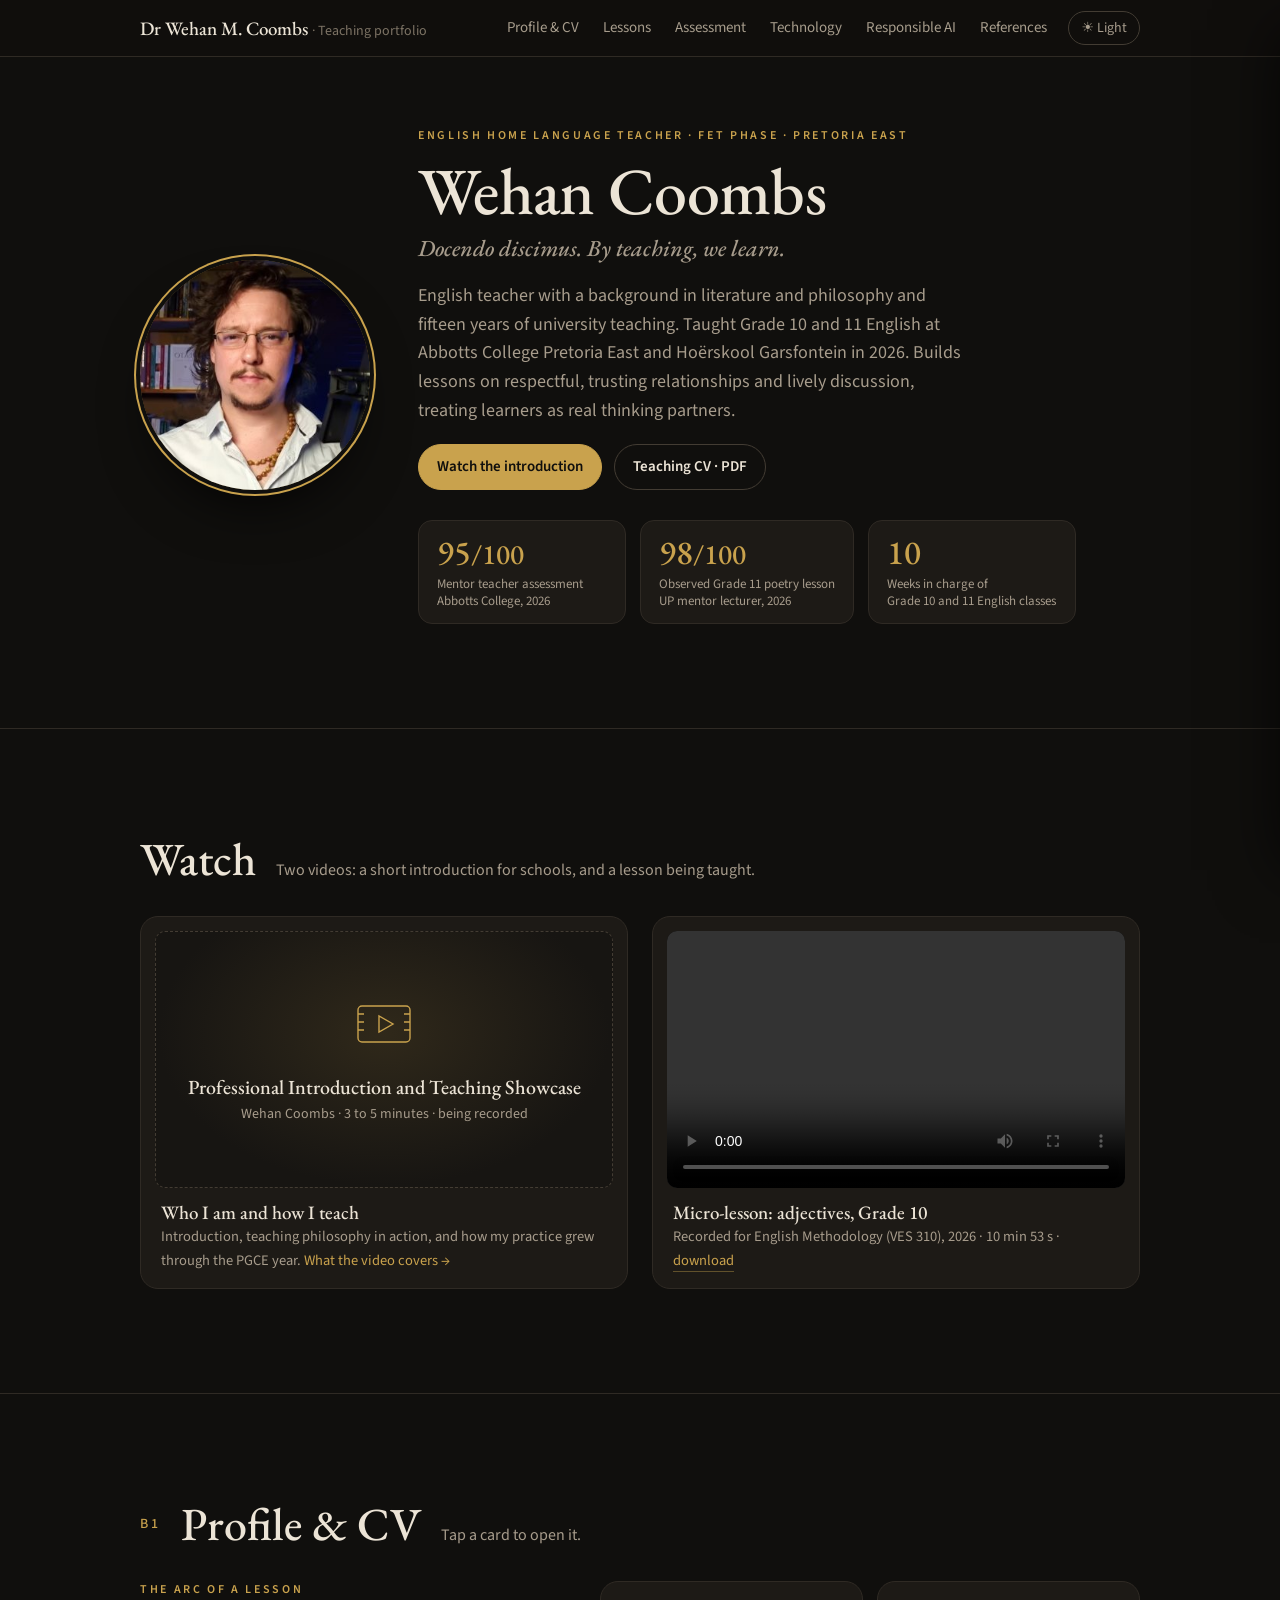
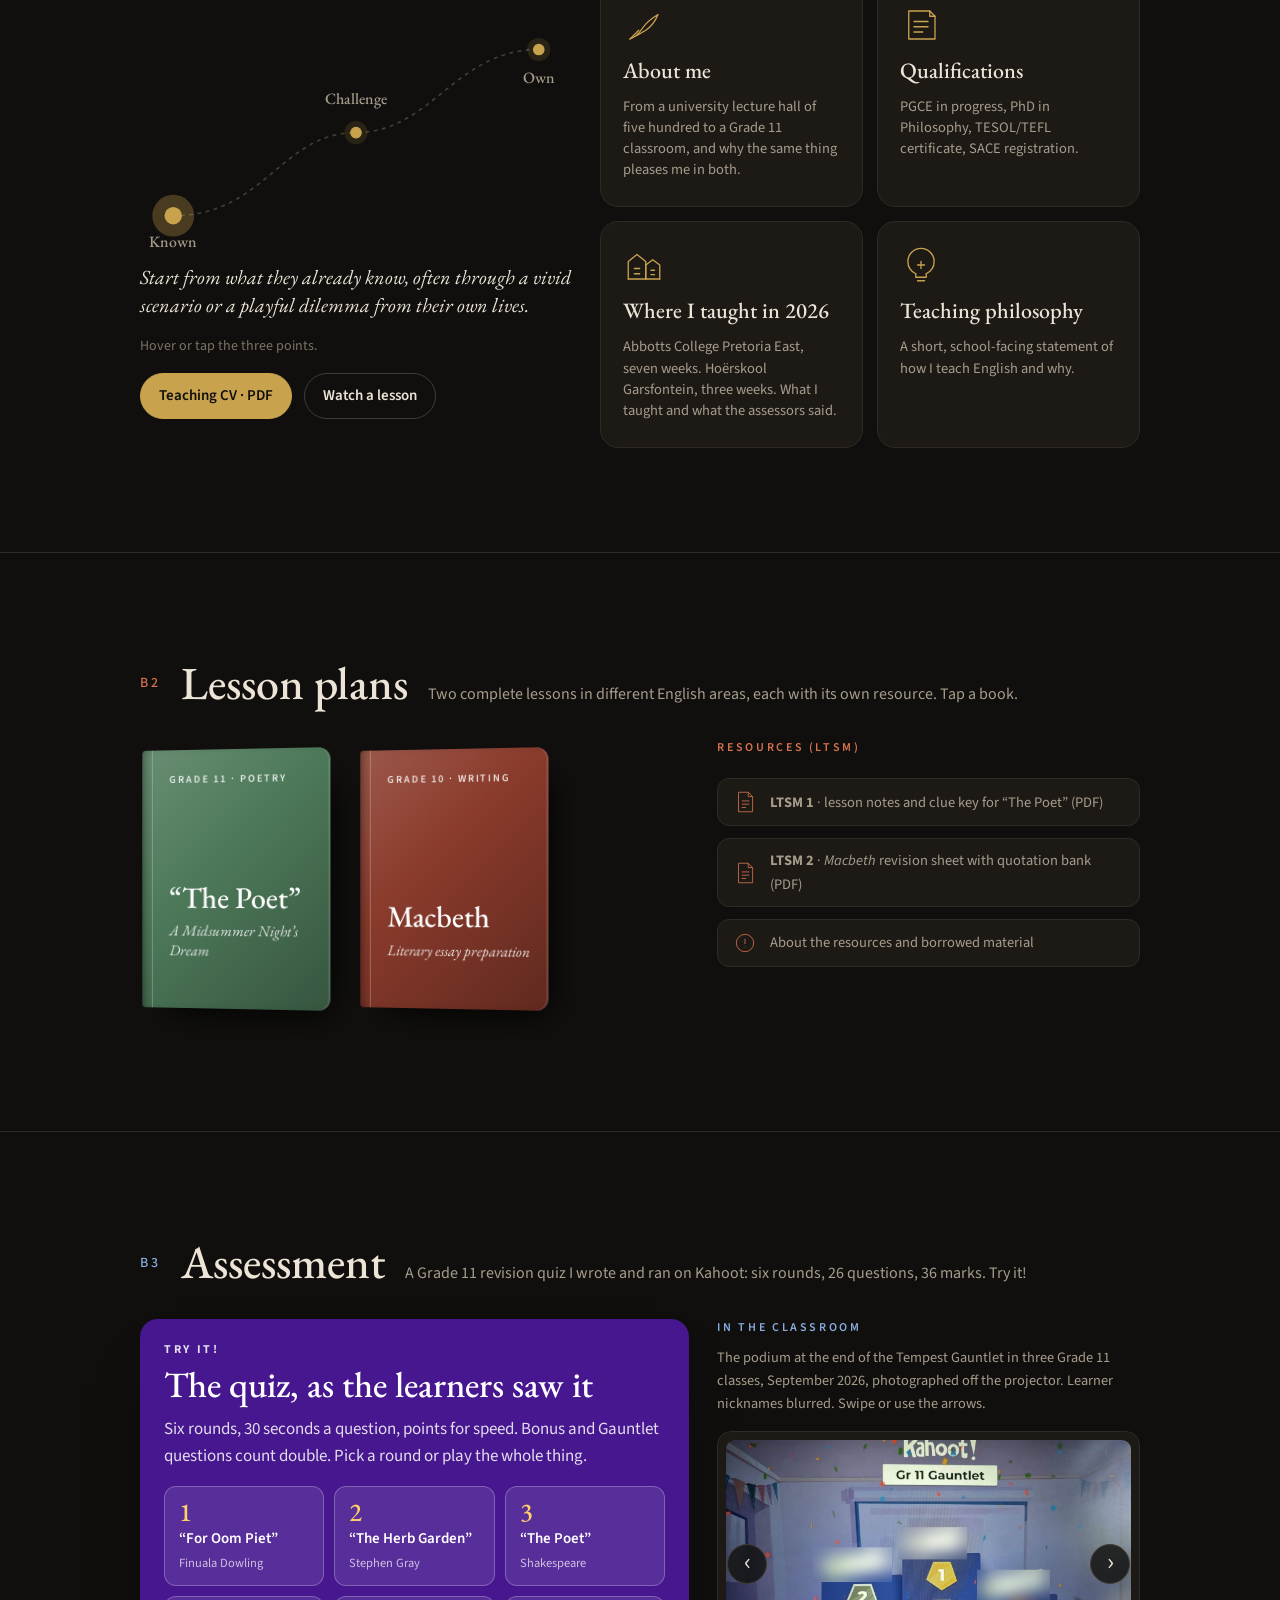
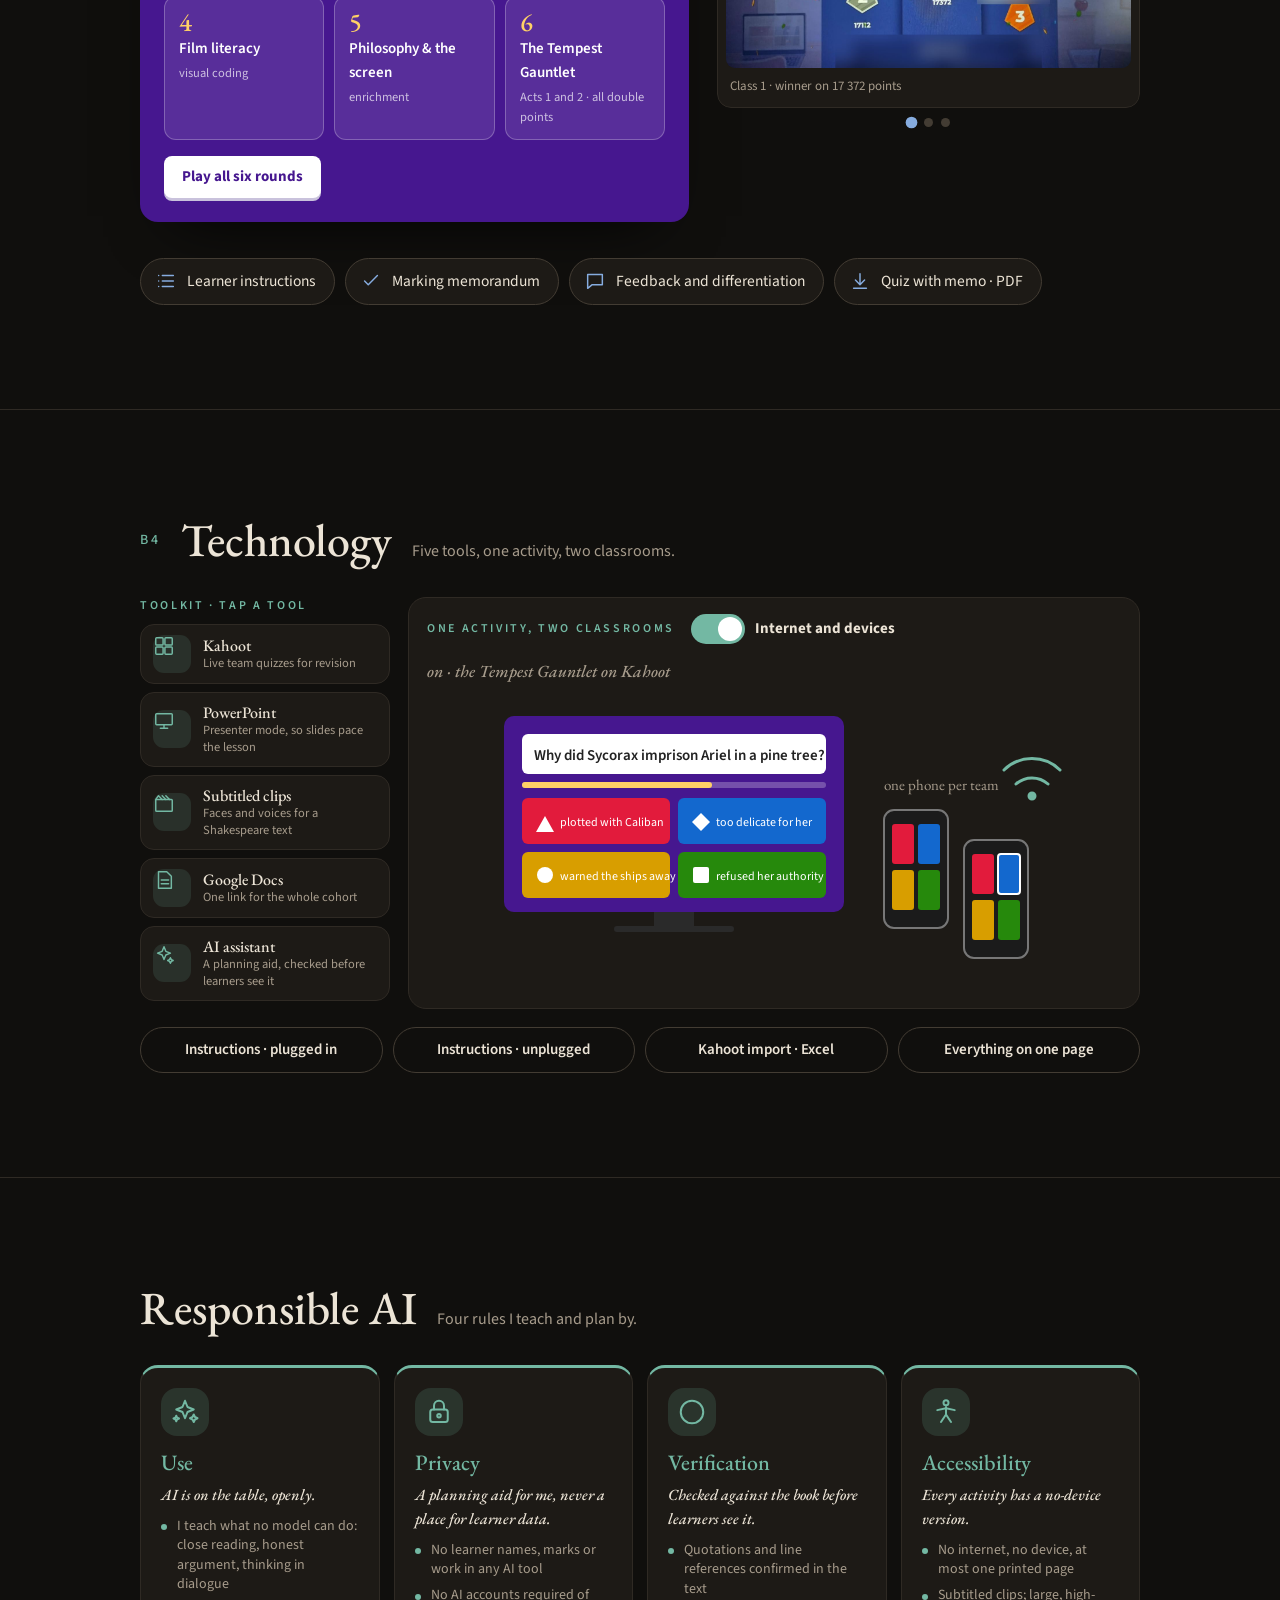
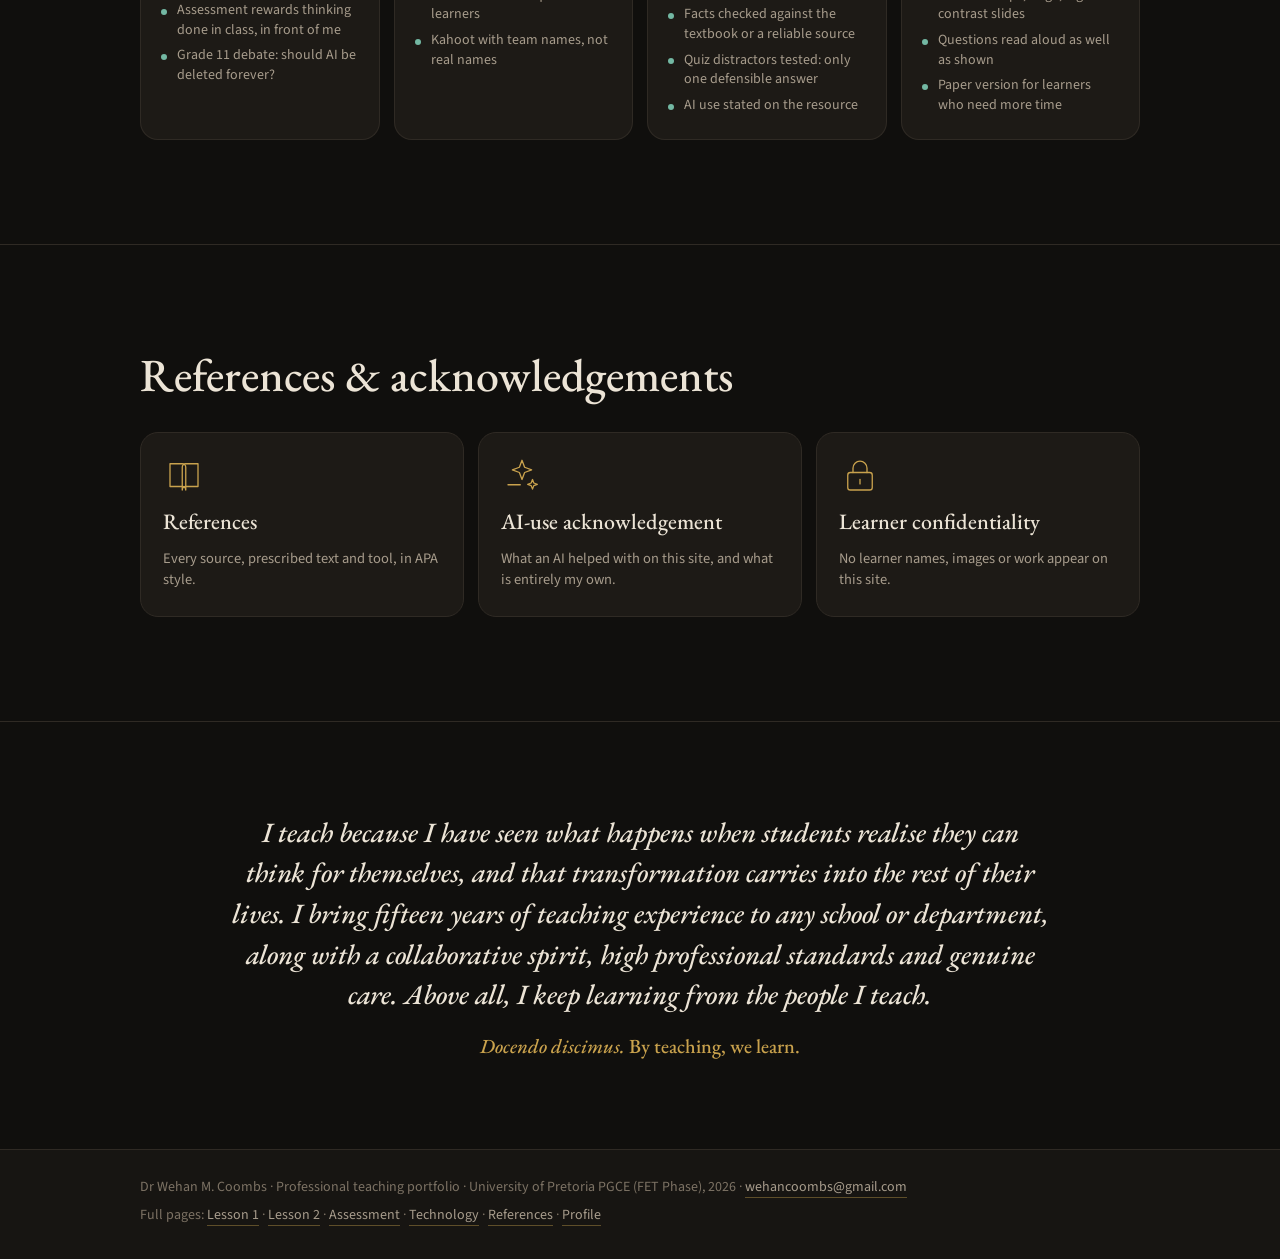
==== commit b2ea71e0: "Rebuild the Responsible AI section with all four animated icons Co-Authored-By: Claude Fable 5.1 <no" ====
--- a/index.html
+++ b/index.html
@@ -268,6 +268,9 @@
   <div class="wrap">
     <div class="ch-head"><h2>Responsible AI</h2><span class="ch-sub">Four rules I teach and plan by.</span></div>
     <div class="ai-grid">
+      <div class="ai-card"><div class="pc-ico"><svg viewBox="0 0 24 24" aria-hidden="true"><path class="spark-big" d="M12 3l2 5 5 2-5 2-2 5-2-5-5-2 5-2z"/><path class="spark-s1" d="M19 14l1 2 2 1-2 1-1 2-1-2-2-1 2-1z"/><path class="spark-s2" d="M5 15l.7 1.5 1.5.7-1.5.7L5 19.4l-.7-1.5-1.5-.7 1.5-.7z"/></svg></div><h3>Use</h3><p class="ai-lead">AI is on the table, openly.</p><ul><li>I teach what no model can do: close reading, honest argument, thinking in dialogue</li><li>Assessment rewards thinking done in class, in front of me</li><li>Grade 11 debate: should AI be deleted forever?</li></ul></div>
+      <div class="ai-card"><div class="pc-ico"><svg viewBox="0 0 24 24" aria-hidden="true"><rect x="5" y="10" width="14" height="10" rx="2"/><path class="shackle" d="M8 10V7a4 4 0 0 1 8 0v3"/><circle class="keyhole" cx="12" cy="15" r="1.4"/></svg></div><h3>Privacy</h3><p class="ai-lead">A planning aid for me, never a place for learner data.</p><ul><li>No learner names, marks or work in any AI tool</li><li>No AI accounts required of learners</li><li>Kahoot with team names, not real names</li></ul></div>
+      <div class="ai-card"><div class="pc-ico"><svg viewBox="0 0 24 24" aria-hidden="true"><circle class="ring" cx="12" cy="12" r="9"/><path class="tick" d="M7.5 12.5l3 3 6-7"/></svg></div><h3>Verification</h3><p class="ai-lead">Checked against the book before learners see it.</p><ul><li>Quotations and line references confirmed in the text</li><li>Facts checked against the textbook or a reliable source</li><li>Quiz distractors tested: only one defensible answer</li><li>AI use stated on the resource</li></ul></div>
       <div class="ai-card"><div class="pc-ico"><svg viewBox="0 0 24 24" aria-hidden="true"><circle cx="12" cy="4.5" r="2"/><path d="M12 8v6"/><path class="arm-l" d="M12 9L5 10.5"/><path class="arm-r" d="M12 9l7 1.5"/><path class="leg-l" d="M12 14l-4 6"/><path class="leg-r" d="M12 14l4 6"/></svg></div><h3>Accessibility</h3><p class="ai-lead">Every activity has a no-device version.</p><ul><li>No internet, no device, at most one printed page</li><li>Subtitled clips; large, high-contrast slides</li><li>Questions read aloud as well as shown</li><li>Paper version for learners who need more time</li></ul></div>
     </div>
   </div>
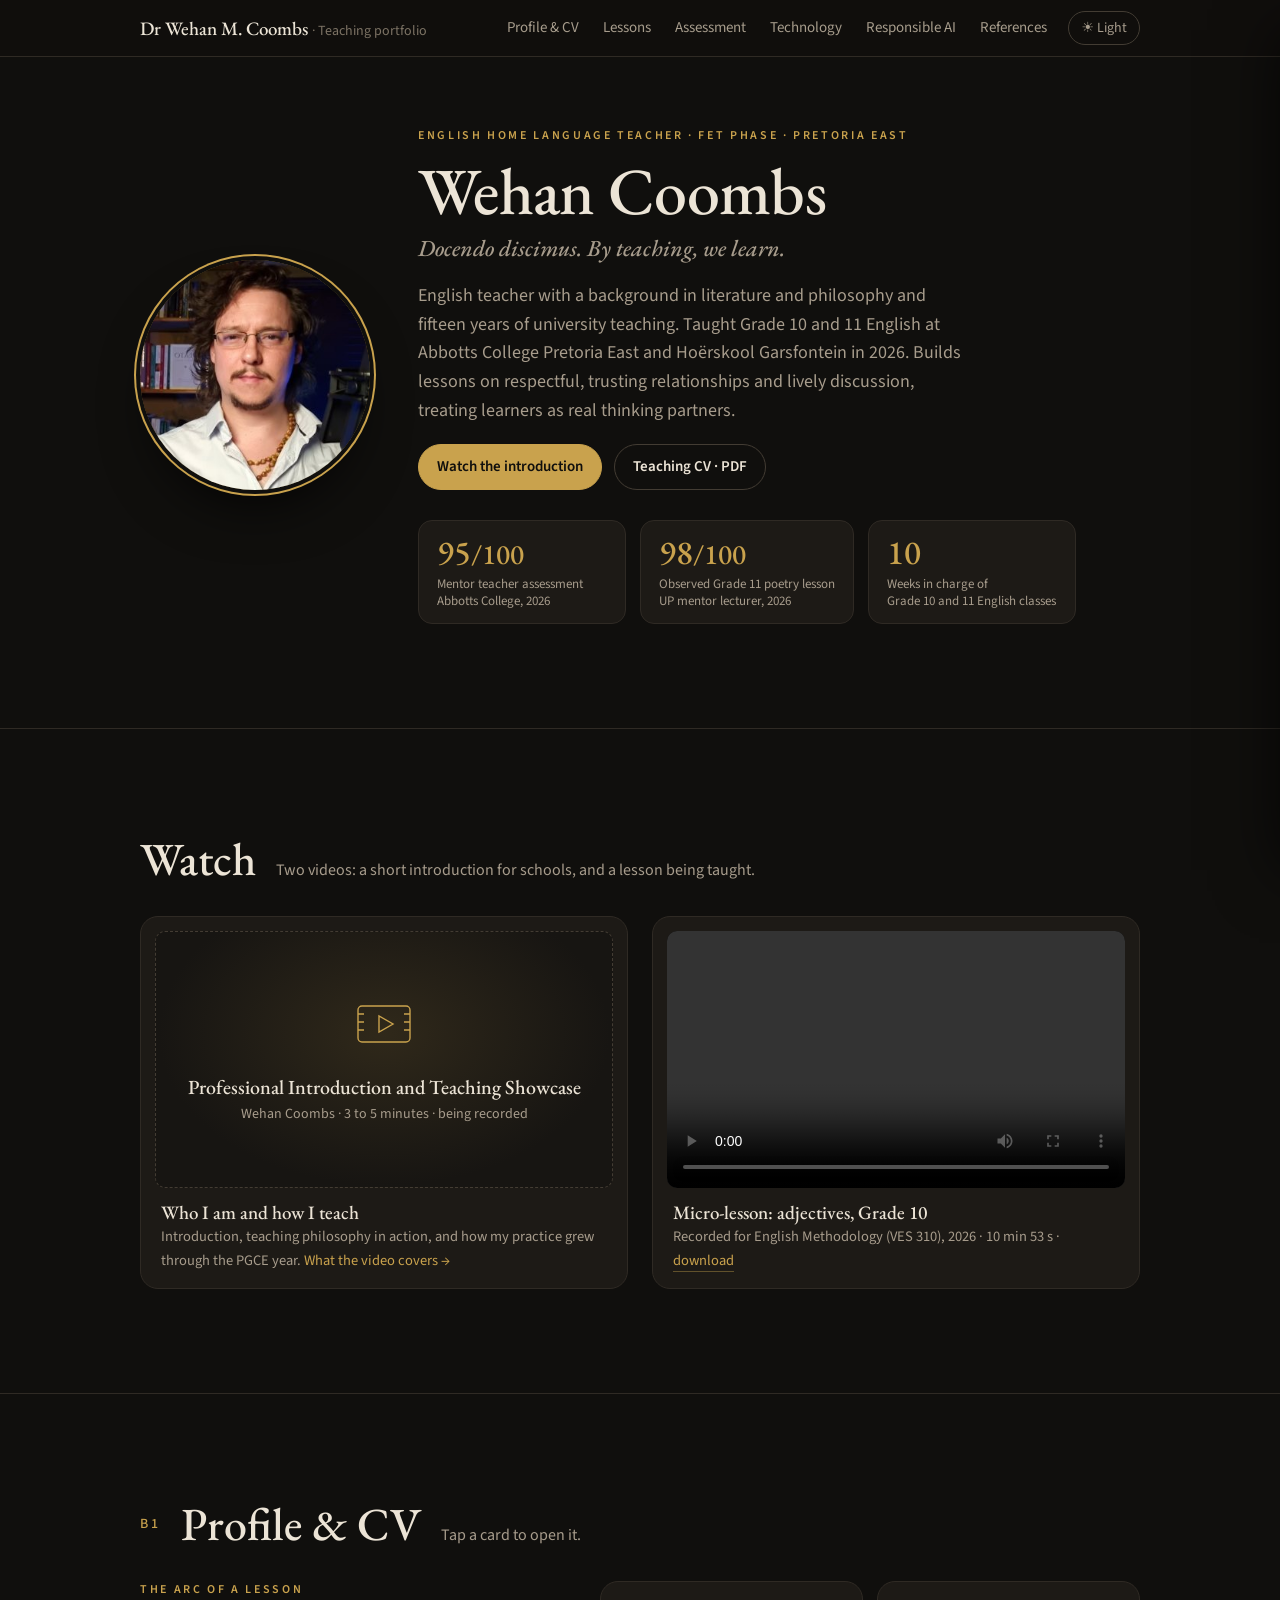
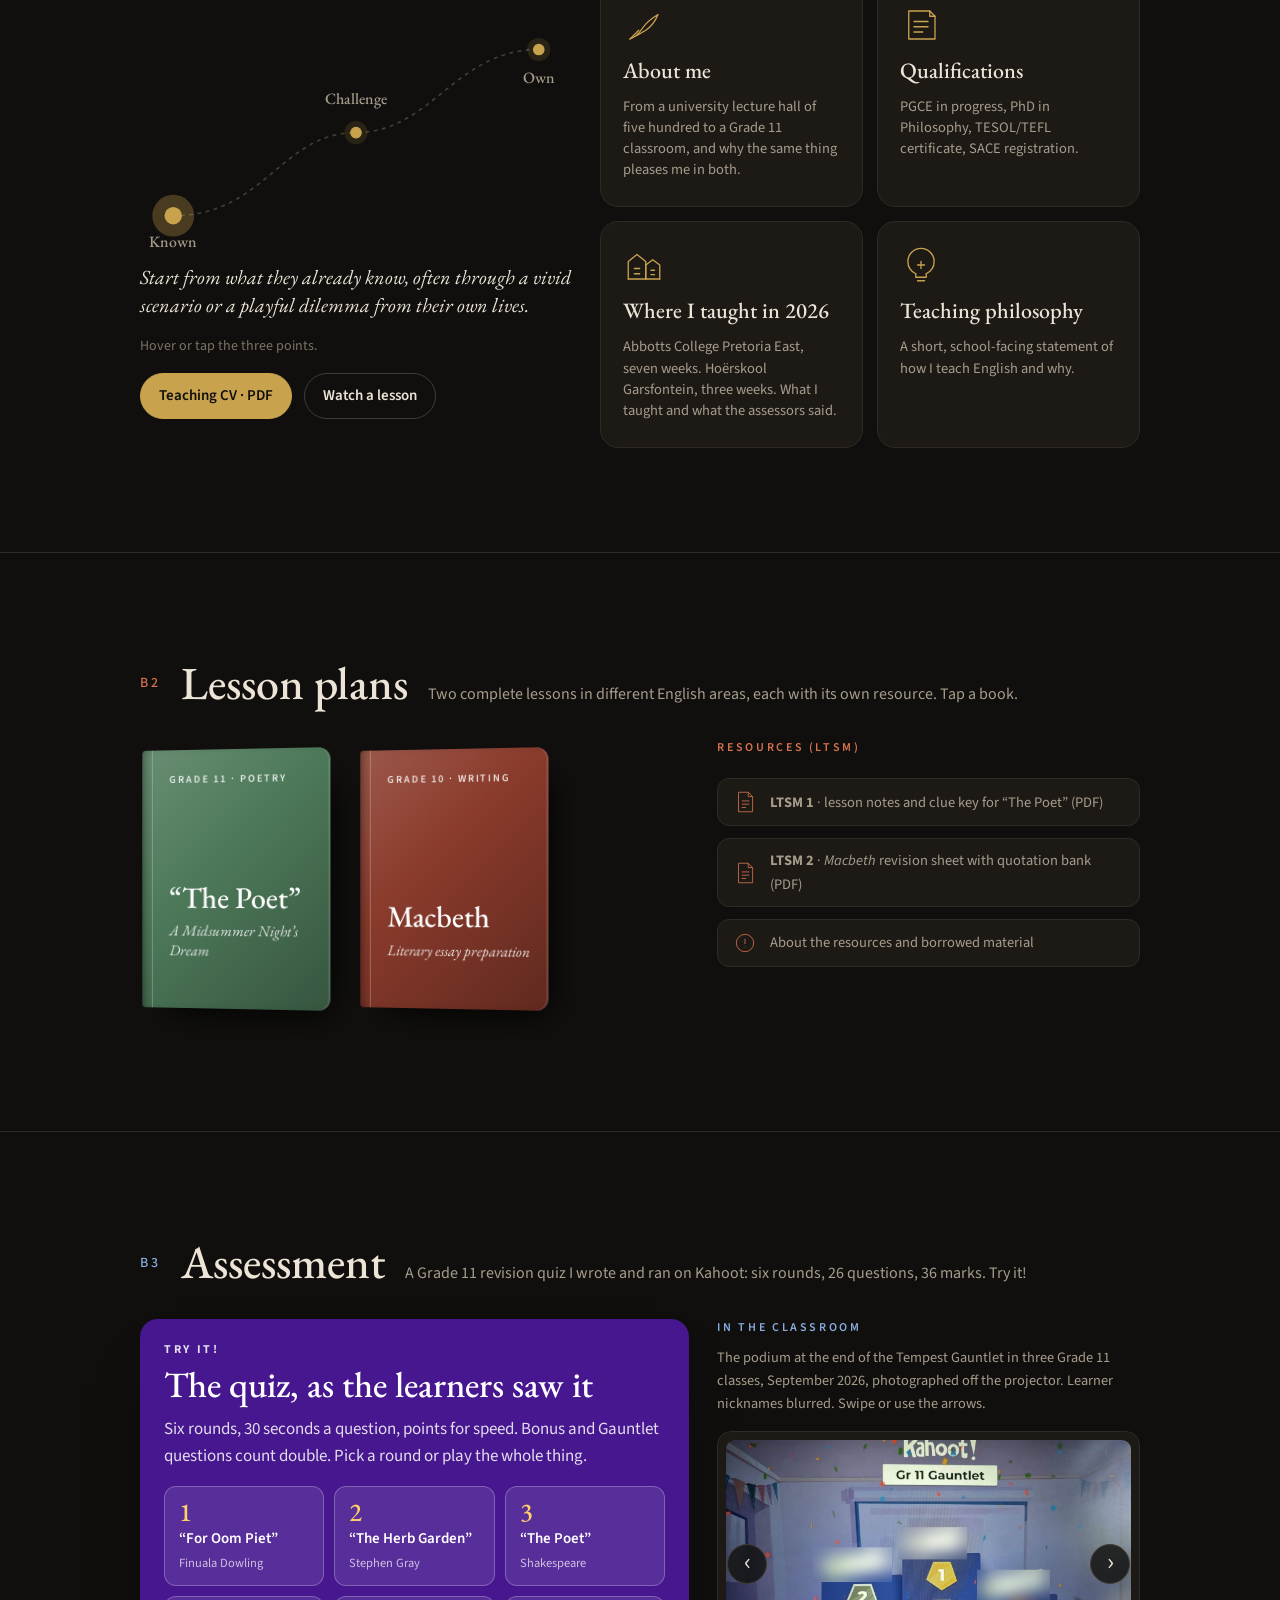
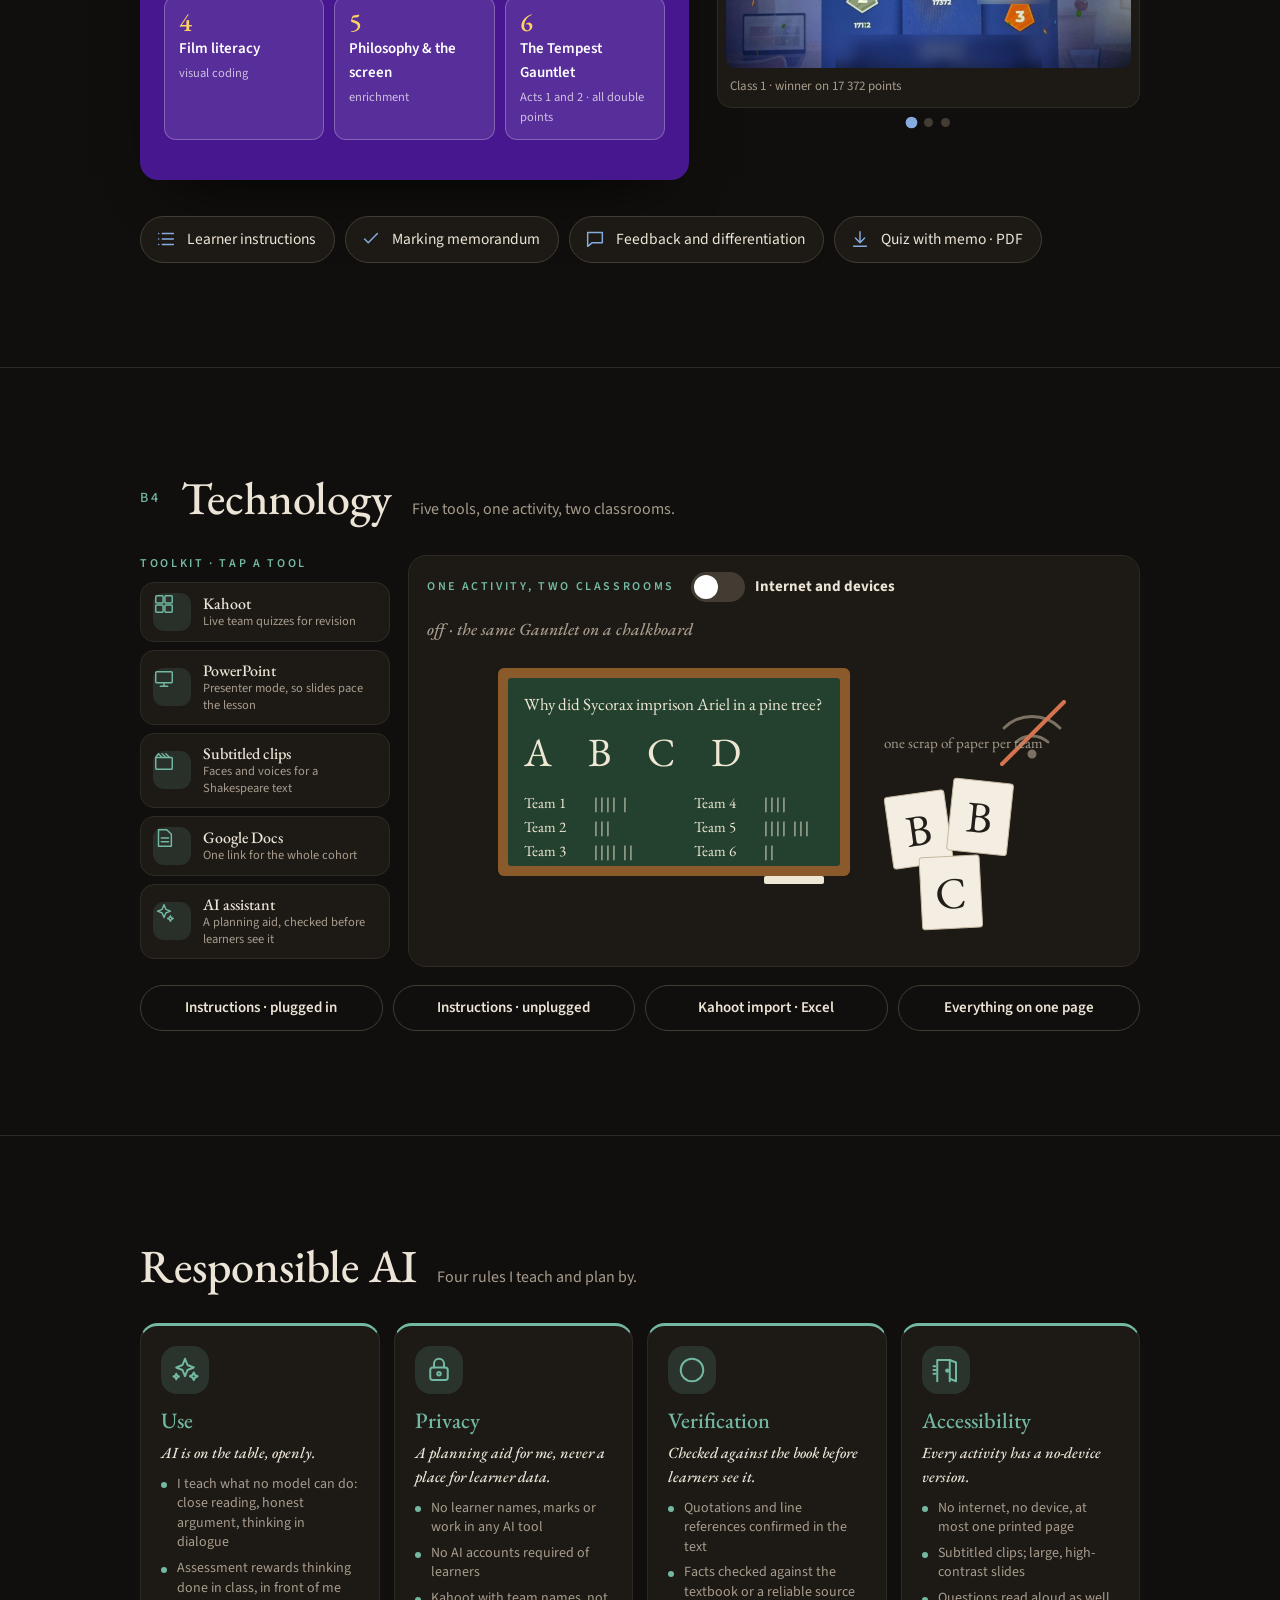
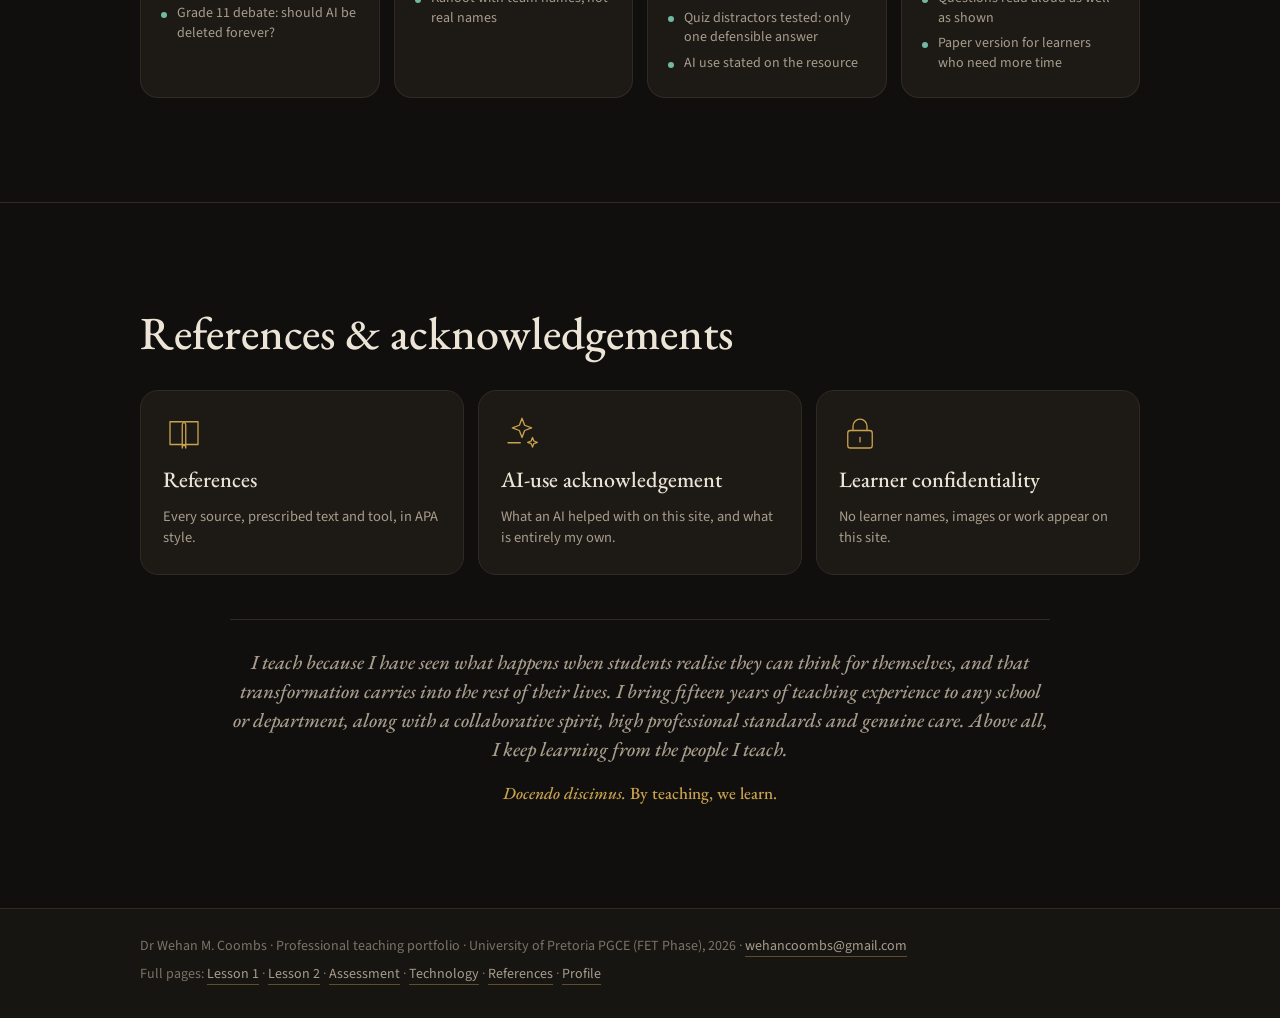
==== commit 4d22f0b1: "No play-all button; classroom defaults to unplugged; door icon; closing quote folded into References" ====
--- a/index.html
+++ b/index.html
@@ -199,11 +199,11 @@
       <button class="tool" type="button" data-pop="ai"><span class="ico"><svg viewBox="0 0 24 24" aria-hidden="true"><path d="M12 3l2 5 5 2-5 2-2 5-2-5-5-2 5-2z"/><path d="M19 15l1 2 2 1-2 1-1 2-1-2-2-1 2-1z"/></svg></span><span class="txt"><b>AI assistant</b><span>A planning aid, checked before learners see it</span></span></button>
     </div>
       </div>
-      <div class="classroom" id="classroom">
+      <div class="classroom off" id="classroom">
       <div class="switch-row">
         <p class="eyebrow" style="margin:0">One activity, two classrooms</p>
-        <button class="switch" id="cls-switch" type="button" aria-pressed="true"><span class="knob"></span><b>Internet and devices</b></button>
-        <span class="cls-state" id="cls-state">on · the Tempest Gauntlet on Kahoot</span>
+        <button class="switch" id="cls-switch" type="button" aria-pressed="false"><span class="knob"></span><b>Internet and devices</b></button>
+        <span class="cls-state" id="cls-state">off · the same Gauntlet on a chalkboard</span>
       </div>
       <svg class="cls-svg" viewBox="0 0 620 300" aria-label="The same quiz on a projector with phones, or on a chalkboard with paper letters">
         <g class="on">
@@ -271,7 +271,7 @@
       <div class="ai-card"><div class="pc-ico"><svg viewBox="0 0 24 24" aria-hidden="true"><path class="spark-big" d="M12 3l2 5 5 2-5 2-2 5-2-5-5-2 5-2z"/><path class="spark-s1" d="M19 14l1 2 2 1-2 1-1 2-1-2-2-1 2-1z"/><path class="spark-s2" d="M5 15l.7 1.5 1.5.7-1.5.7L5 19.4l-.7-1.5-1.5-.7 1.5-.7z"/></svg></div><h3>Use</h3><p class="ai-lead">AI is on the table, openly.</p><ul><li>I teach what no model can do: close reading, honest argument, thinking in dialogue</li><li>Assessment rewards thinking done in class, in front of me</li><li>Grade 11 debate: should AI be deleted forever?</li></ul></div>
       <div class="ai-card"><div class="pc-ico"><svg viewBox="0 0 24 24" aria-hidden="true"><rect x="5" y="10" width="14" height="10" rx="2"/><path class="shackle" d="M8 10V7a4 4 0 0 1 8 0v3"/><circle class="keyhole" cx="12" cy="15" r="1.4"/></svg></div><h3>Privacy</h3><p class="ai-lead">A planning aid for me, never a place for learner data.</p><ul><li>No learner names, marks or work in any AI tool</li><li>No AI accounts required of learners</li><li>Kahoot with team names, not real names</li></ul></div>
       <div class="ai-card"><div class="pc-ico"><svg viewBox="0 0 24 24" aria-hidden="true"><circle class="ring" cx="12" cy="12" r="9"/><path class="tick" d="M7.5 12.5l3 3 6-7"/></svg></div><h3>Verification</h3><p class="ai-lead">Checked against the book before learners see it.</p><ul><li>Quotations and line references confirmed in the text</li><li>Facts checked against the textbook or a reliable source</li><li>Quiz distractors tested: only one defensible answer</li><li>AI use stated on the resource</li></ul></div>
-      <div class="ai-card"><div class="pc-ico"><svg viewBox="0 0 24 24" aria-hidden="true"><circle cx="12" cy="4.5" r="2"/><path d="M12 8v6"/><path class="arm-l" d="M12 9L5 10.5"/><path class="arm-r" d="M12 9l7 1.5"/><path class="leg-l" d="M12 14l-4 6"/><path class="leg-r" d="M12 14l4 6"/></svg></div><h3>Accessibility</h3><p class="ai-lead">Every activity has a no-device version.</p><ul><li>No internet, no device, at most one printed page</li><li>Subtitled clips; large, high-contrast slides</li><li>Questions read aloud as well as shown</li><li>Paper version for learners who need more time</li></ul></div>
+      <div class="ai-card"><div class="pc-ico"><svg viewBox="0 0 24 24" aria-hidden="true"><path class="door-frame" d="M5 21V4h10v17"/><path class="door" d="M15 4l5 2v15l-5-2"/><circle class="knob-dot" cx="13" cy="12.5" r=".9"/><path class="door-ray" d="M2 12h2M2 9h1.5M2 15h1.5"/></svg></div><h3>Accessibility</h3><p class="ai-lead">Every activity has a no-device version.</p><ul><li>No internet, no device, at most one printed page</li><li>Subtitled clips; large, high-contrast slides</li><li>Questions read aloud as well as shown</li><li>Paper version for learners who need more time</li></ul></div>
     </div>
   </div>
 </section>
@@ -294,19 +294,12 @@
         <b>Learner confidentiality</b><span>No learner names, images or work appear on this site.</span>
       </button>
     </div>
-  </div>
-</section>
-
-<!-- ============ Closing ============ -->
-<section class="chapter closing" id="why">
-  <div class="wrap">
-    <blockquote class="closing-quote">
+    <blockquote class="closing-quote small-quote">
       <p>I teach because I have seen what happens when students realise they can think for themselves, and that transformation carries into the rest of their lives. I bring fifteen years of teaching experience to any school or department, along with a collaborative spirit, high professional standards and genuine care. Above all, I keep learning from the people I teach.</p>
       <cite><em>Docendo discimus.</em> By teaching, we learn.</cite>
     </blockquote>
   </div>
 </section>
-
 </main>
 
 <footer><div class="foot-inner">
--- a/assets/style.css
+++ b/assets/style.css
@@ -546,6 +546,13 @@
 @keyframes wave-r { 0%, 100% { transform: rotate(0); } 50% { transform: rotate(-18deg); } }
 @keyframes step-l { 0%, 100% { transform: rotate(-6deg); } 50% { transform: rotate(8deg); } }
 @keyframes step-r { 0%, 100% { transform: rotate(6deg); } 50% { transform: rotate(-8deg); } }
+.ai-card.in .door { transform-origin: 15px 12px; animation: dooropen 4s ease-in-out infinite; }
+@keyframes dooropen { 0%, 60%, 100% { transform: rotateY(0); opacity: 1; } 25%, 40% { transform: translateX(2px) skewY(-6deg); opacity: .75; } }
+.ai-card.in .door-ray { animation: rays 4s ease-in-out infinite; }
+@keyframes rays { 0%, 60%, 100% { opacity: 0; transform: translateX(0); } 25%, 40% { opacity: 1; transform: translateX(-1px); } }
+.small-quote { margin-top: 44px; padding-top: 28px; border-top: 1px solid var(--line); }
+.small-quote p { font-size: clamp(17px, 2vw, 20px); color: var(--text-2); }
+.small-quote cite { font-size: 17px; }
 @media (prefers-reduced-motion: reduce) { .ai-card.in .pc-ico svg * { animation: none !important; } }
 
 @media print {
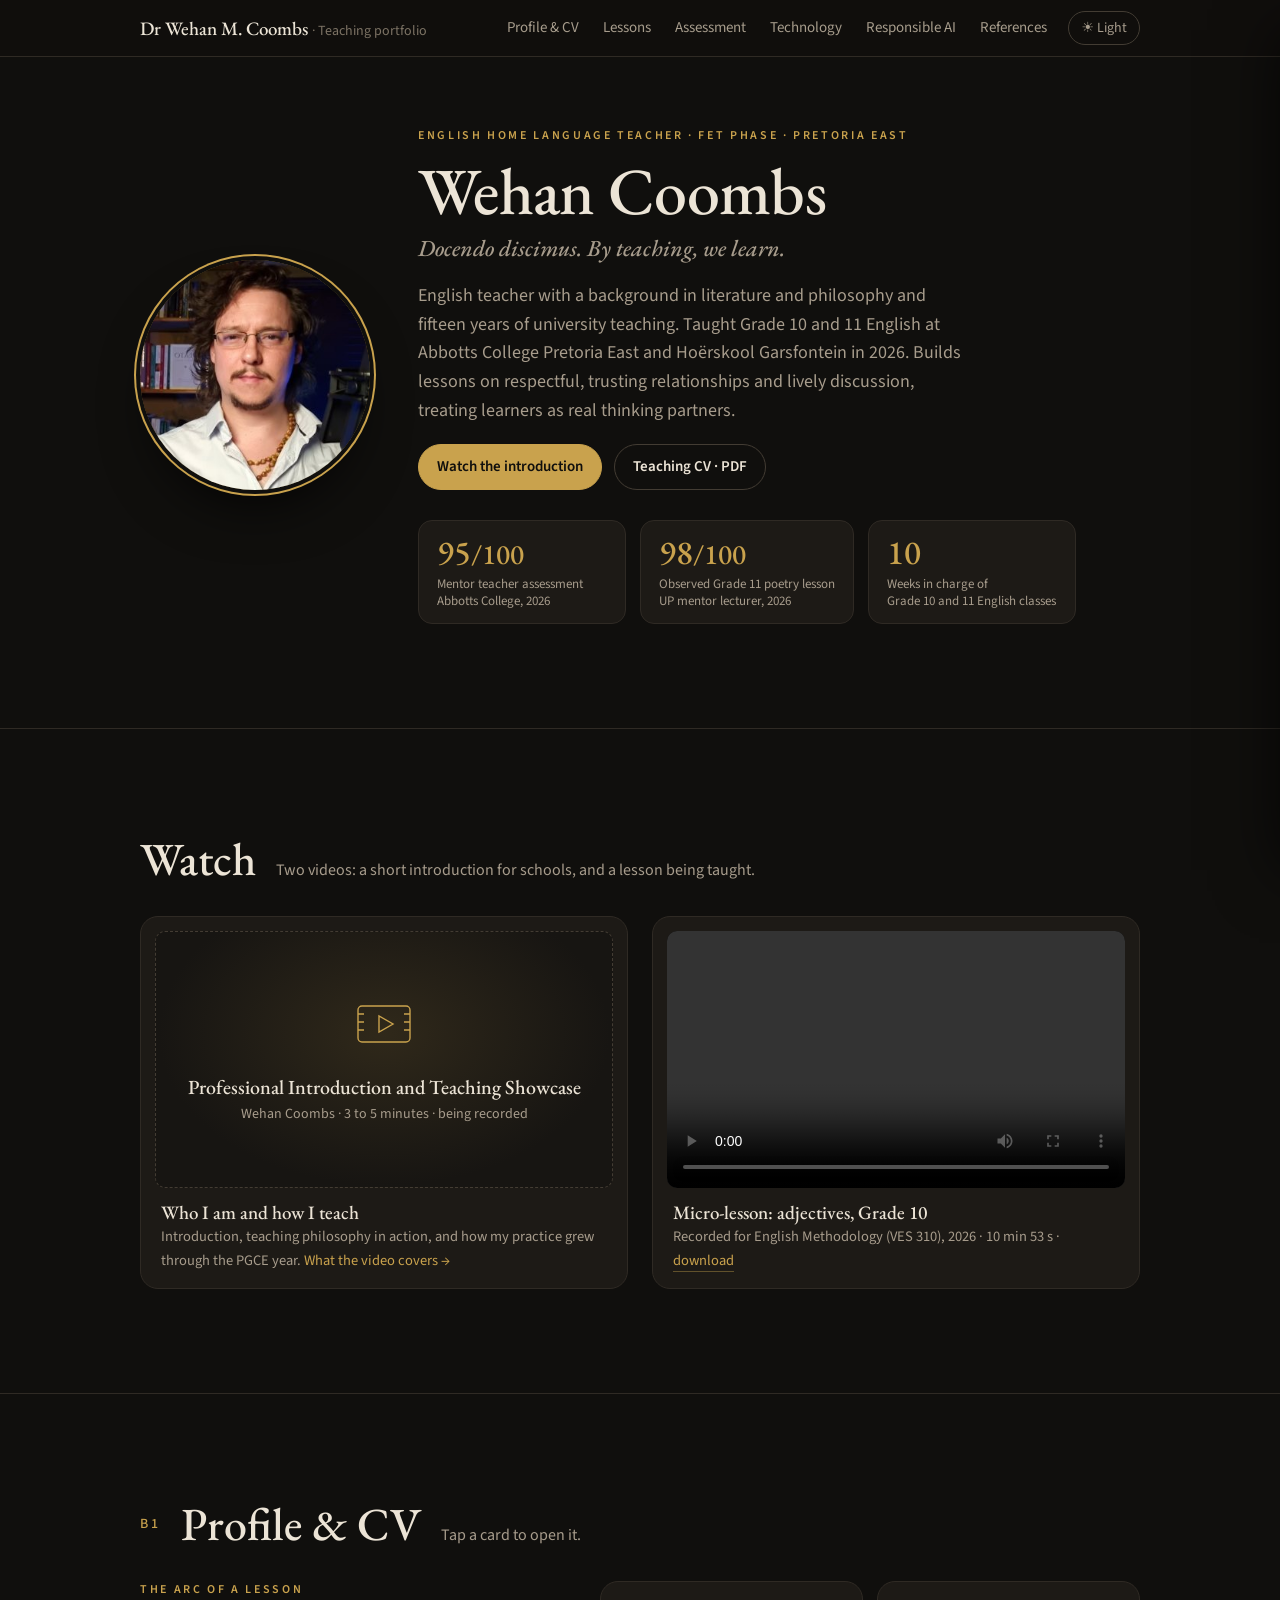
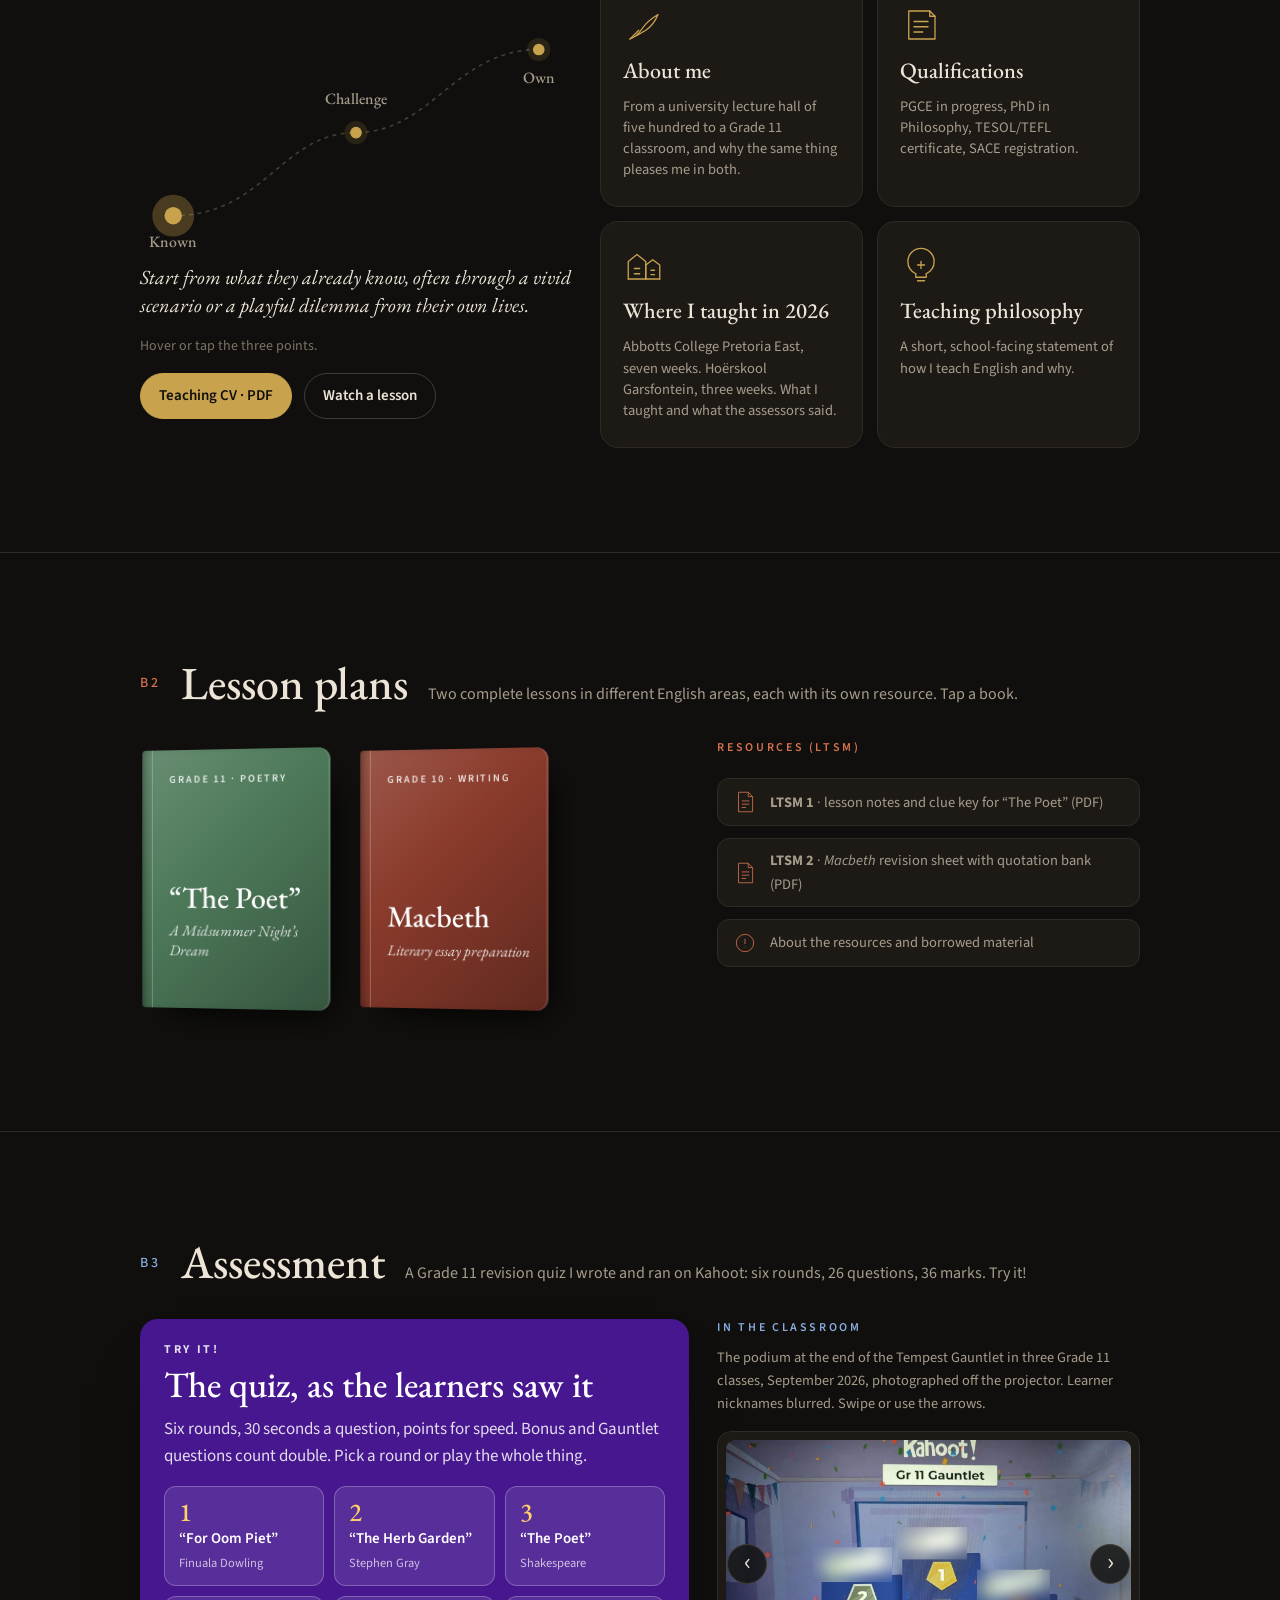
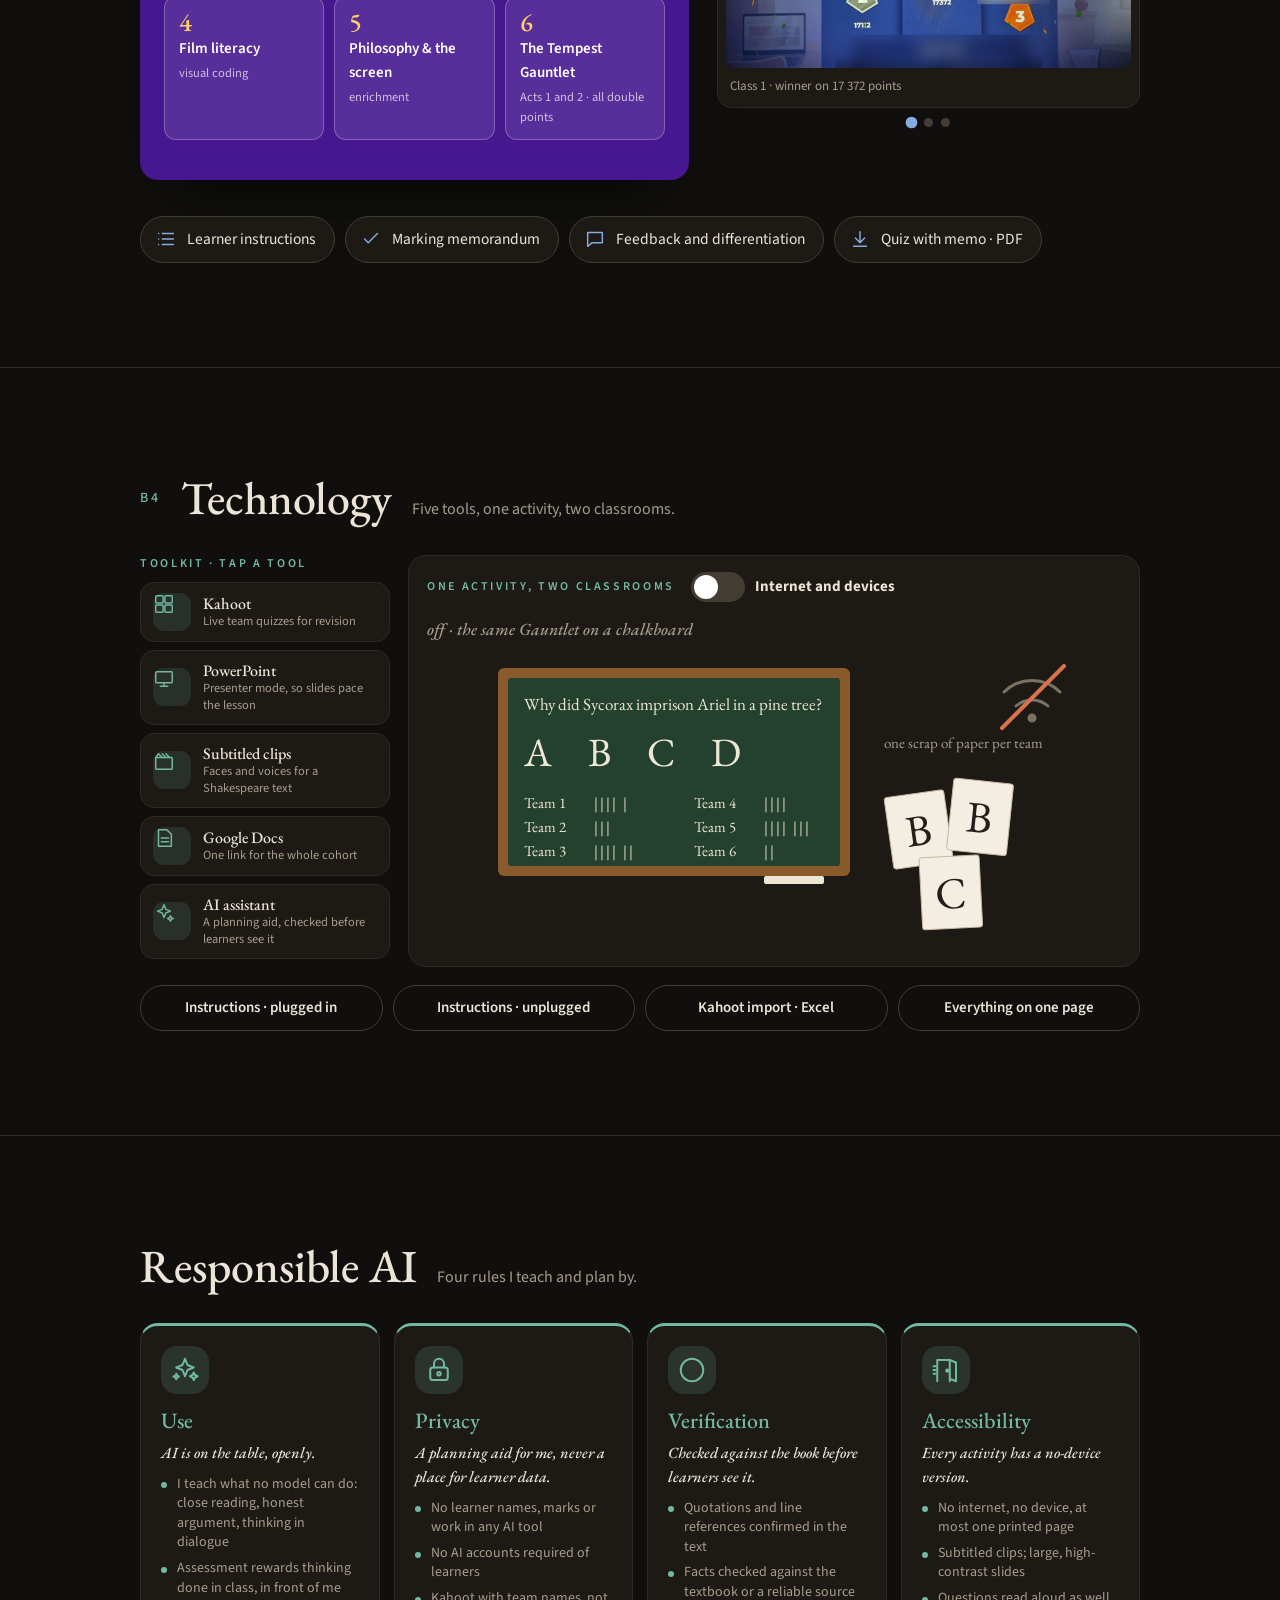
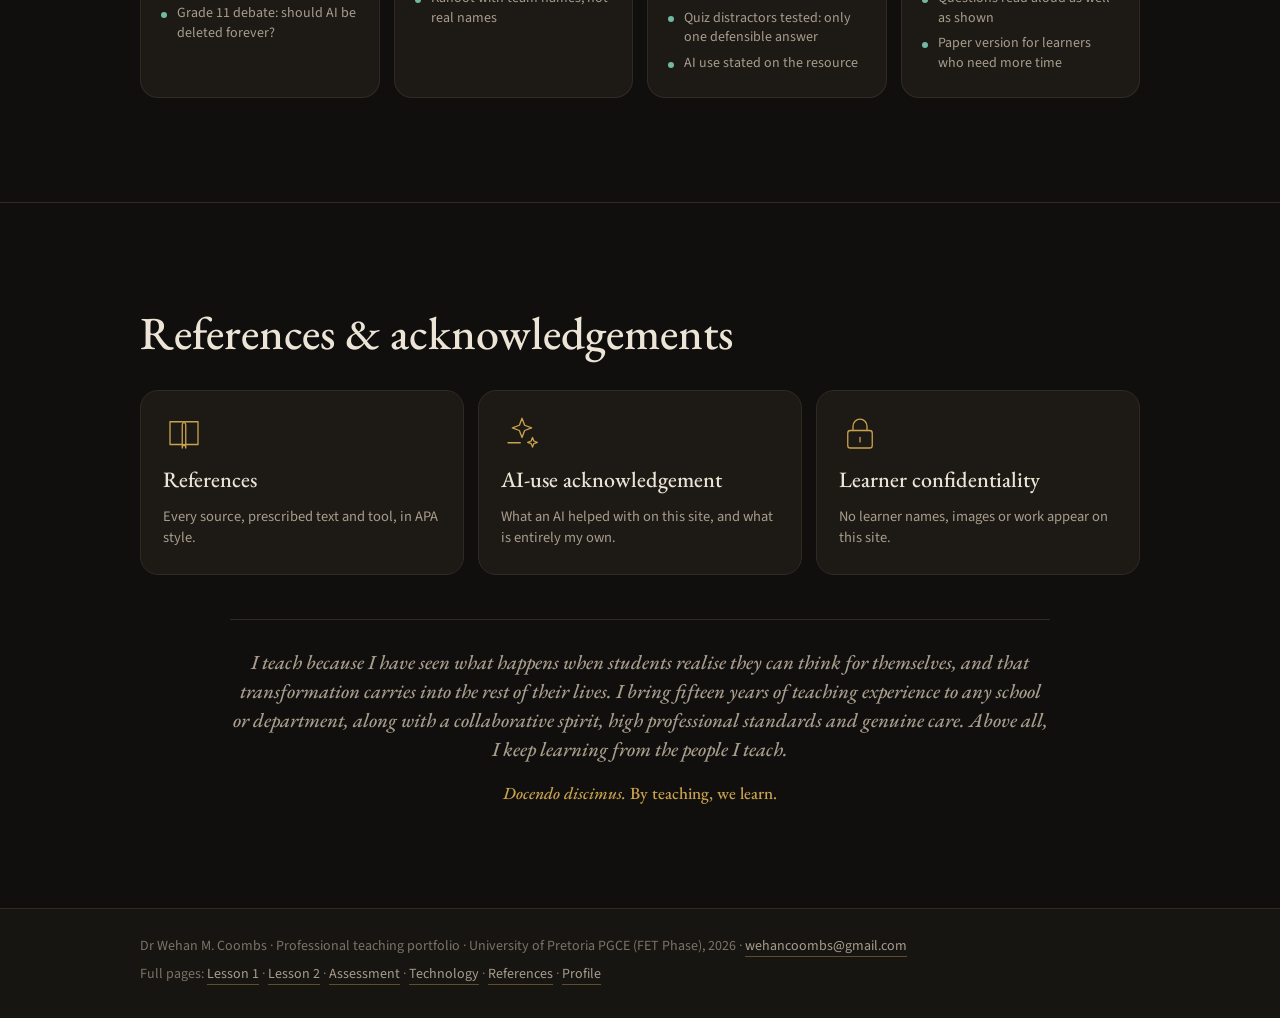
==== commit 6ff8f197: "Lift the wifi symbols clear of the caption in the classroom illustration Co-Authored-By: Claude Fabl" ====
--- a/index.html
+++ b/index.html
@@ -224,7 +224,7 @@
             <rect x="0" y="0" width="64" height="118" rx="10" fill="#1b1b1b" stroke="#777" stroke-width="2"/>
             <rect x="8" y="14" width="22" height="40" rx="3" fill="#E21B3C"/><rect x="34" y="14" width="22" height="40" rx="3" fill="#1368CE" stroke="#fff" stroke-width="2"/><rect x="8" y="60" width="22" height="40" rx="3" fill="#D89E00"/><rect x="34" y="60" width="22" height="40" rx="3" fill="#26890C"/>
           </g>
-          <g fill="none" stroke="#73B8A3" stroke-width="3" stroke-linecap="round" transform="translate(540 40)">
+          <g fill="none" stroke="#73B8A3" stroke-width="3" stroke-linecap="round" transform="translate(540 4)">
             <path d="M0 40a40 40 0 0 1 56 0"/><path d="M12 54a24 24 0 0 1 32 0"/><circle cx="28" cy="66" r="3" fill="#73B8A3"/>
           </g>
           <text x="420" y="100" font-family="EB Garamond, serif" font-size="15" fill="#A79C8C">one phone per team</text>
@@ -246,7 +246,7 @@
           <g transform="translate(420 150) rotate(-8)"><rect x="0" y="0" width="60" height="72" rx="3" fill="#F4EEE2" stroke="#C6B9A2"/><text x="30" y="52" text-anchor="middle" font-family="EB Garamond, serif" font-size="44" fill="#231E19">B</text></g>
           <g transform="translate(490 130) rotate(6)"><rect x="0" y="0" width="60" height="72" rx="3" fill="#F4EEE2" stroke="#C6B9A2"/><text x="30" y="52" text-anchor="middle" font-family="EB Garamond, serif" font-size="44" fill="#231E19">B</text></g>
           <g transform="translate(455 210) rotate(-3)"><rect x="0" y="0" width="60" height="72" rx="3" fill="#F4EEE2" stroke="#C6B9A2"/><text x="30" y="52" text-anchor="middle" font-family="EB Garamond, serif" font-size="44" fill="#231E19">C</text></g>
-          <g fill="none" stroke="#7C7264" stroke-width="3" stroke-linecap="round" transform="translate(540 40)">
+          <g fill="none" stroke="#7C7264" stroke-width="3" stroke-linecap="round" transform="translate(540 4)">
             <path d="M0 40a40 40 0 0 1 56 0"/><path d="M12 54a24 24 0 0 1 32 0"/><circle cx="28" cy="66" r="3" fill="#7C7264"/><path d="M-2 76L60 14" stroke="#D6734F" stroke-width="4"/>
           </g>
           <text x="420" y="100" font-family="EB Garamond, serif" font-size="15" fill="#A79C8C">one scrap of paper per team</text>
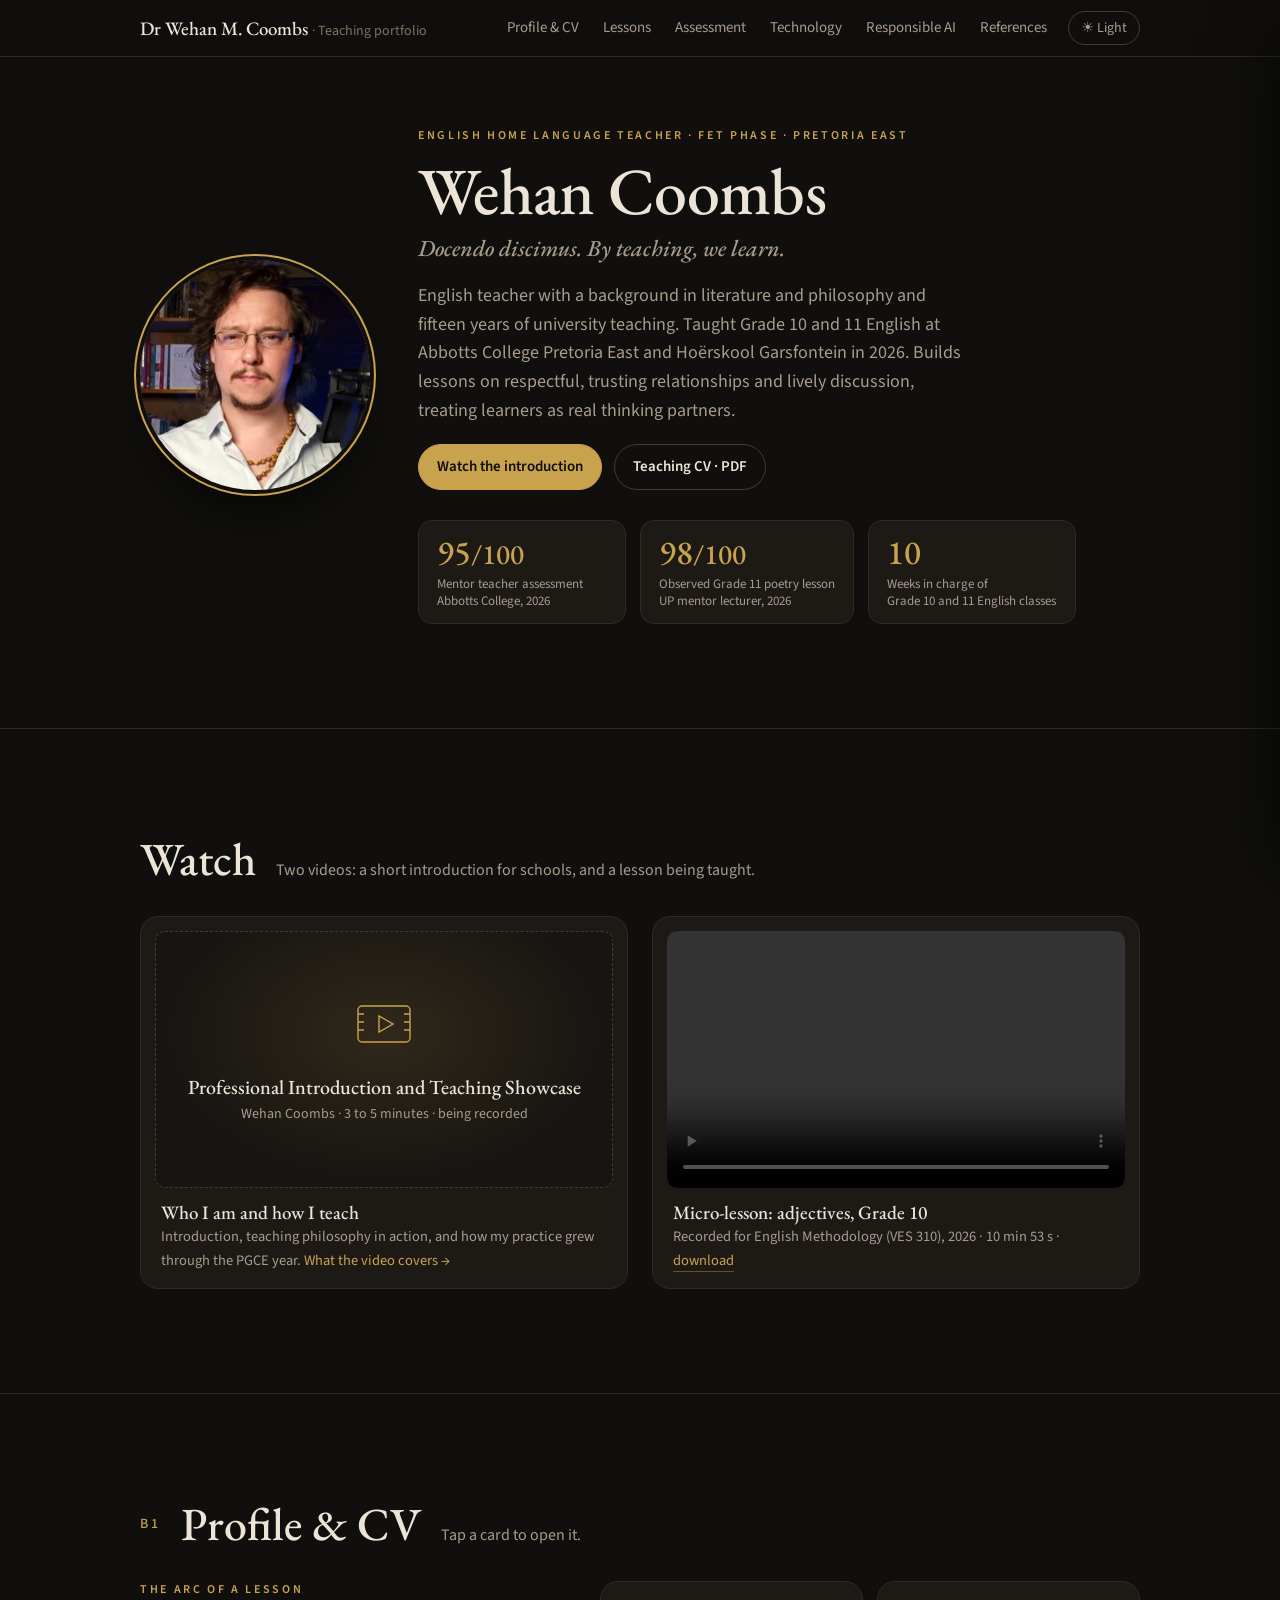
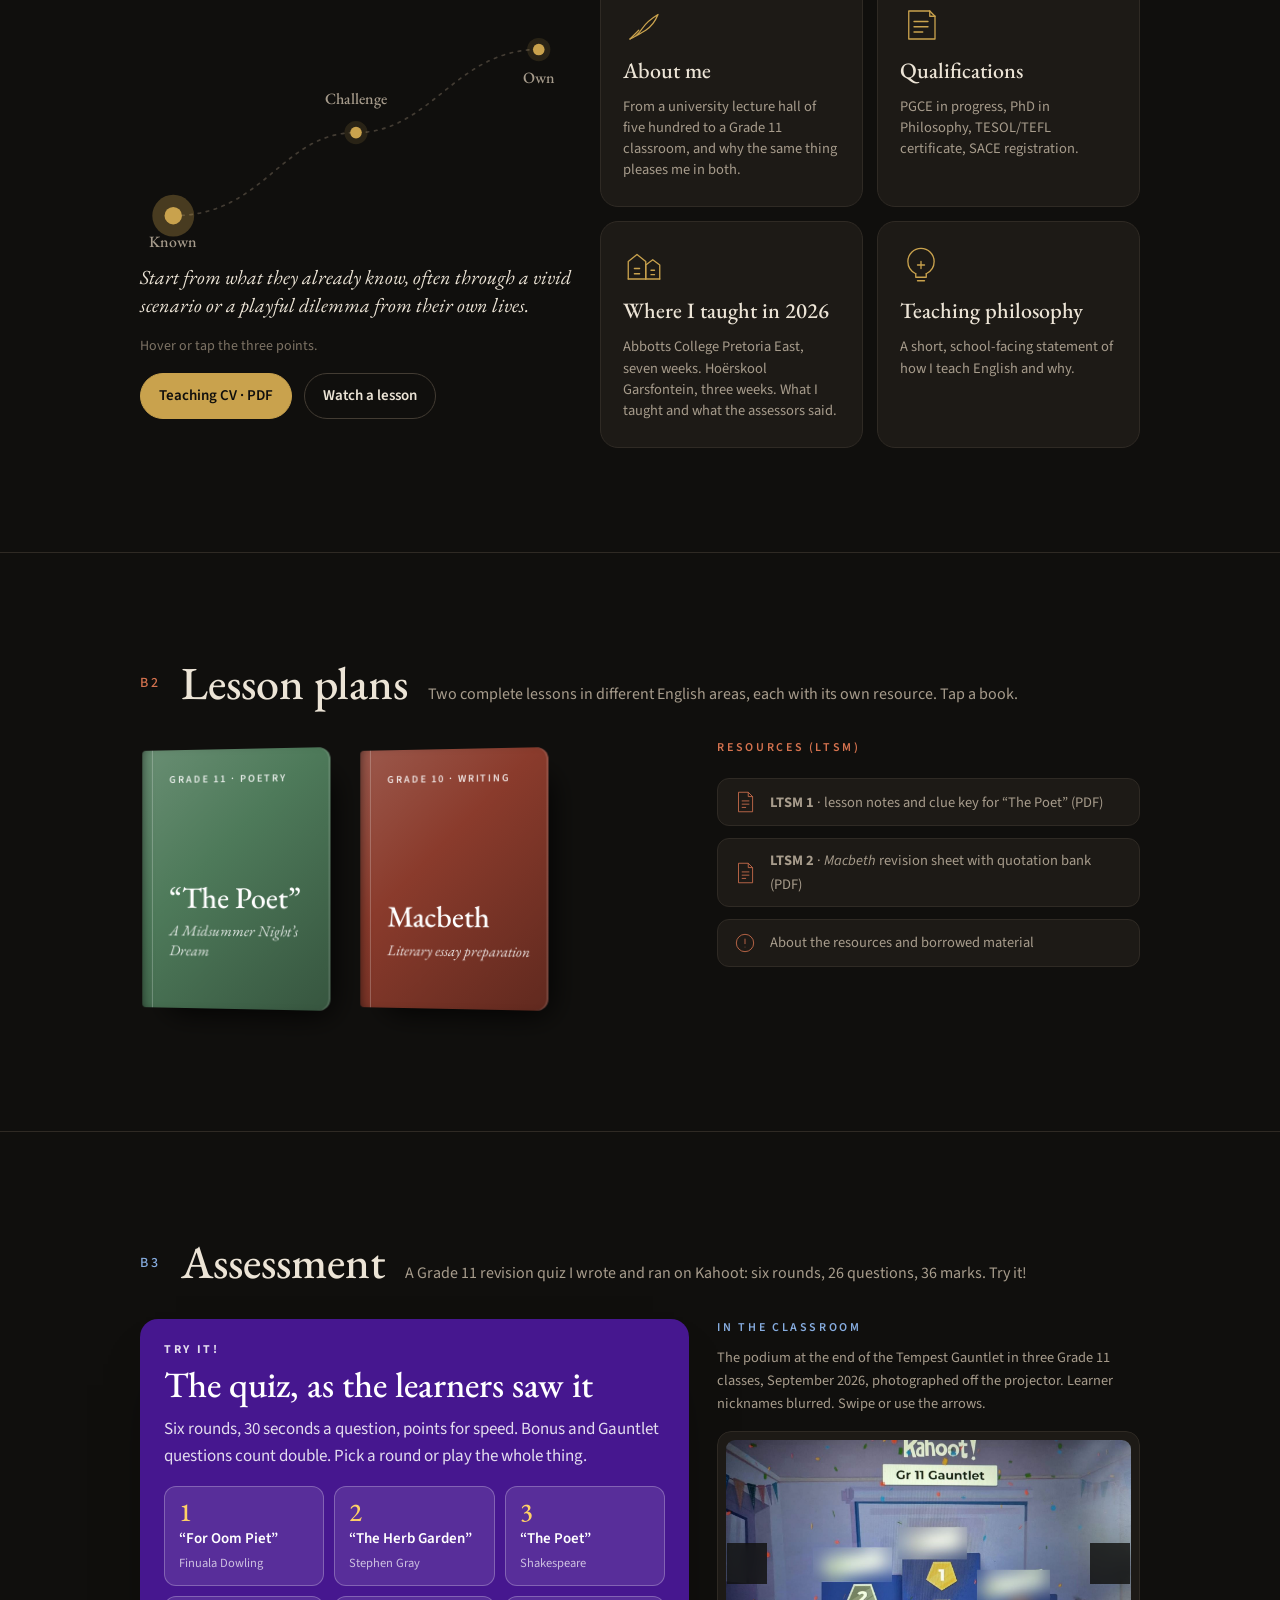
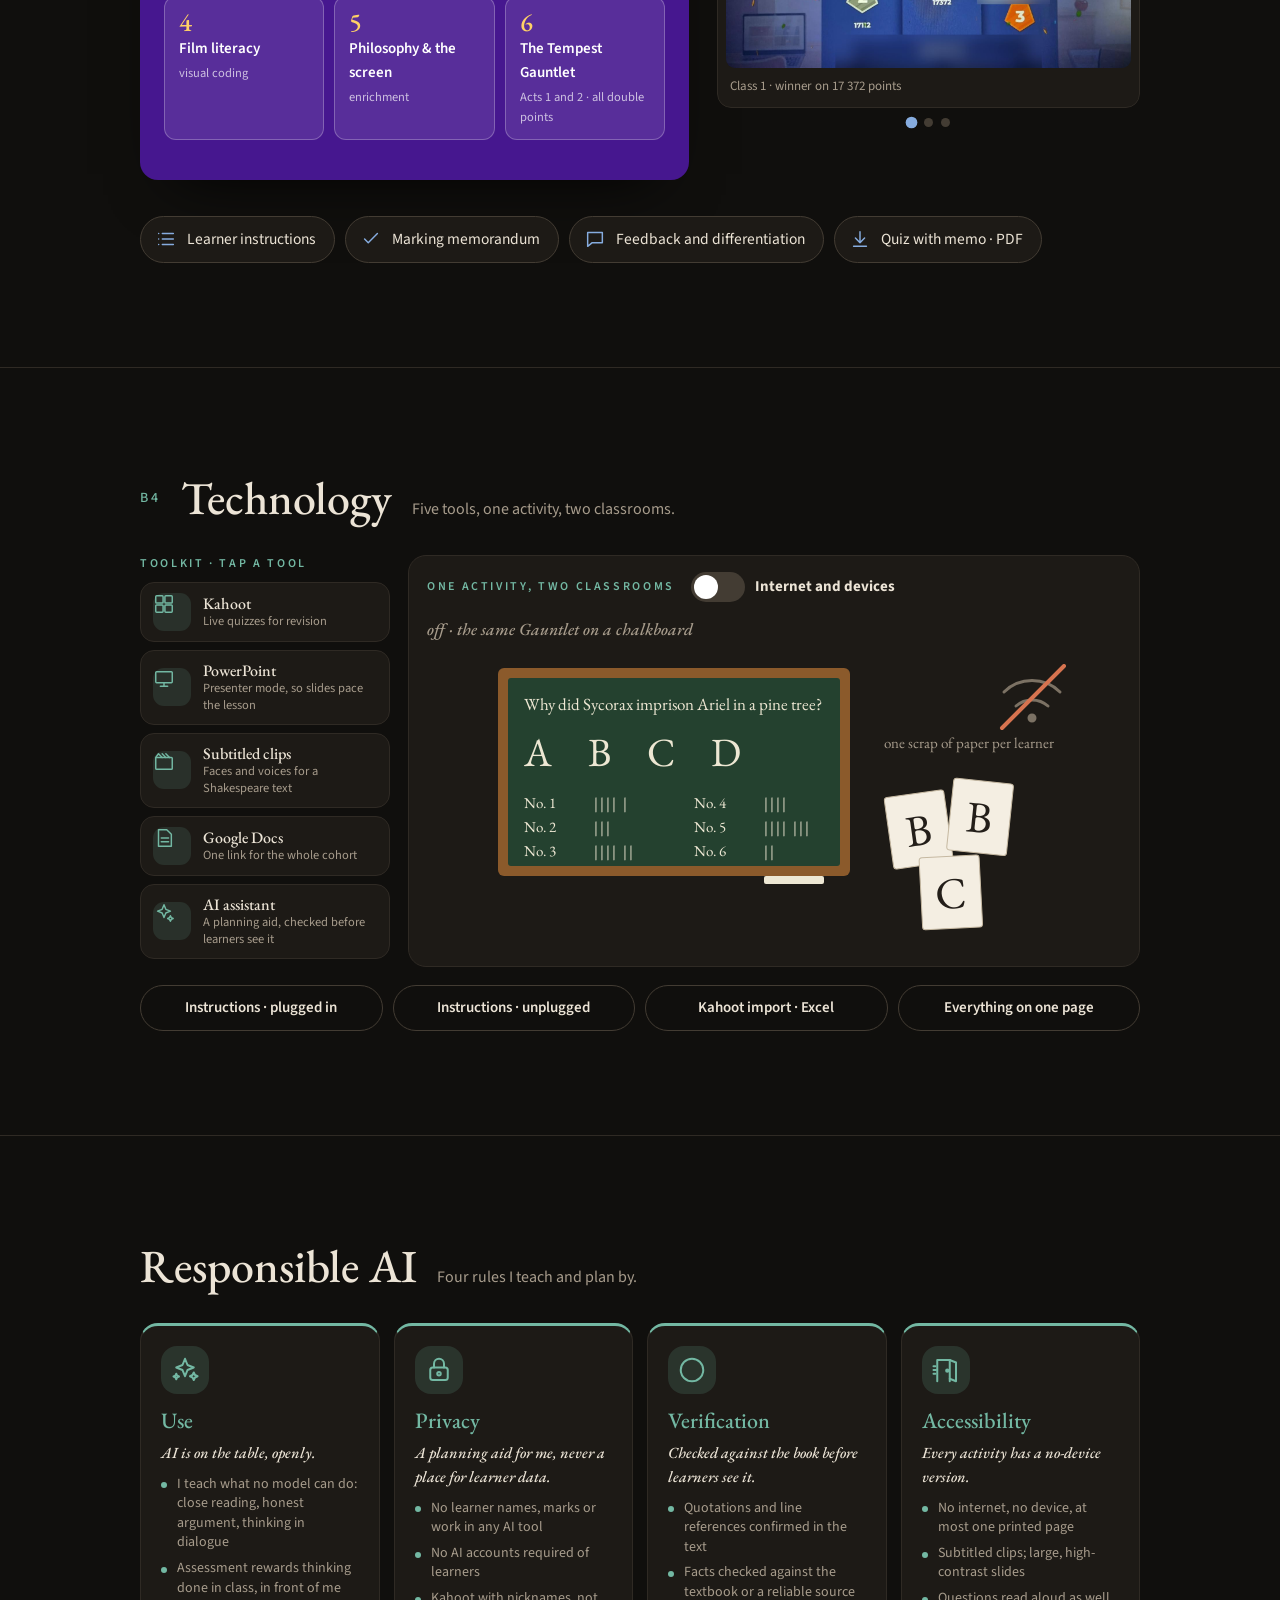
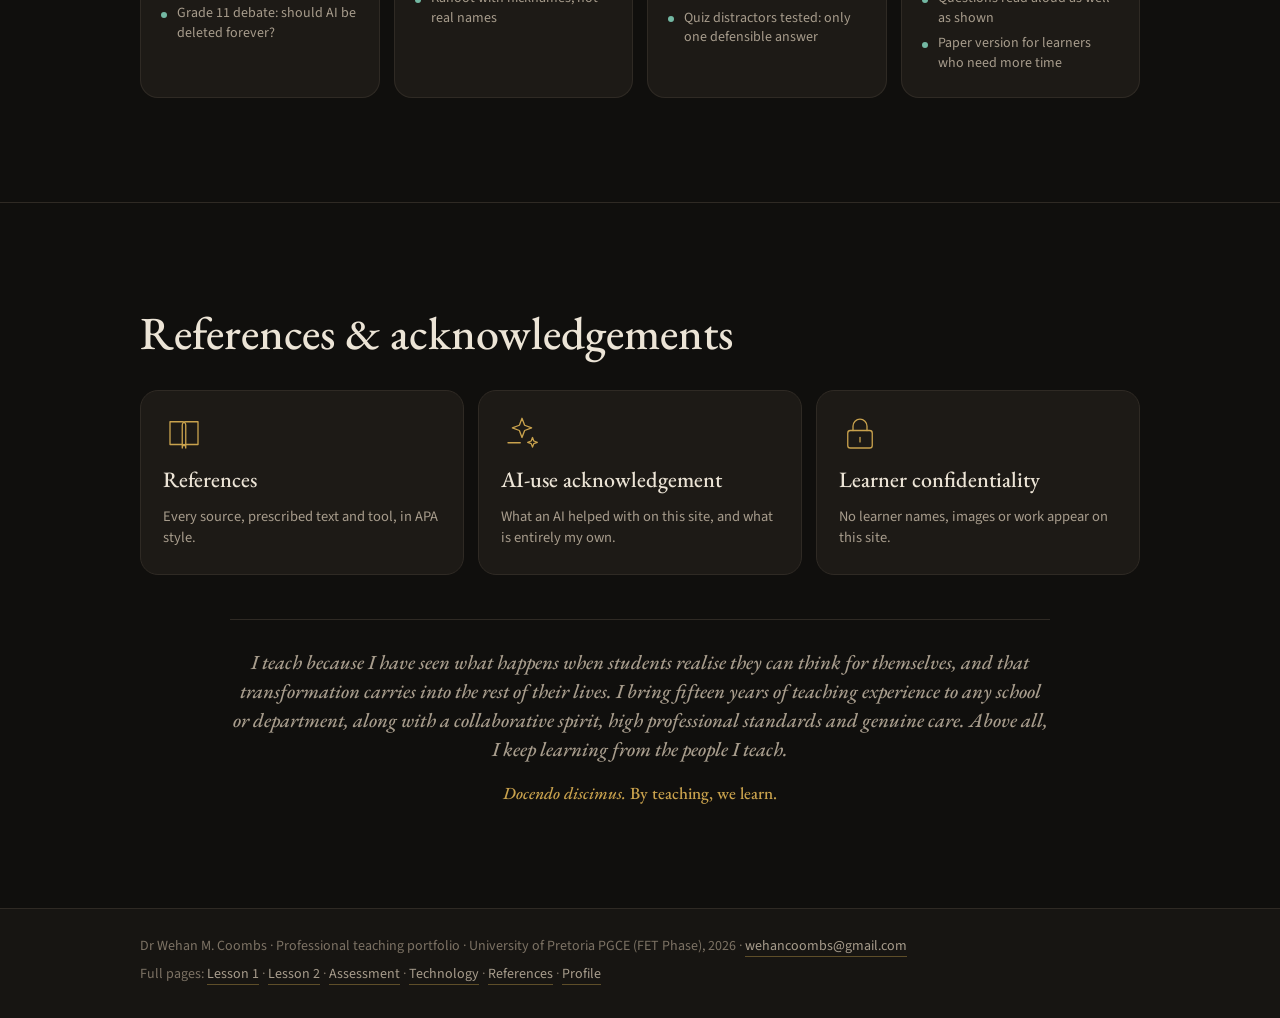
==== commit d1851b62: "Kahoot played individually: text edits to feedback, differentiation, tool entry and responsible AI C" ====
--- a/index.html
+++ b/index.html
@@ -166,7 +166,7 @@
         <p class="small">The podium at the end of the Tempest Gauntlet in three Grade 11 classes, September 2026, photographed off the projector. Learner nicknames blurred. Swipe or use the arrows.</p>
         <div class="gallery" id="podiums" aria-roledescription="carousel" aria-label="Podium photos">
           <div class="gal-track" tabindex="0">
-            <figure class="gal-slide"><img src="assets/img/podium-1.jpg" alt="Kahoot podium on the classroom projector: the top three teams of the Grade 11 Gauntlet, names blurred"><figcaption>Class 1 · winner on 17 372 points</figcaption></figure>
+            <figure class="gal-slide"><img src="assets/img/podium-1.jpg" alt="Kahoot podium on the classroom projector: the top three learners of the Grade 11 Gauntlet, names blurred"><figcaption>Class 1 · winner on 17 372 points</figcaption></figure>
             <figure class="gal-slide"><img src="assets/img/podium-2.jpg" alt="Kahoot podium with three avatars on the classroom screen, names blurred"><figcaption>Class 2 · winner on 17 914 points</figcaption></figure>
             <figure class="gal-slide"><img src="assets/img/podium-3.jpg" alt="Kahoot podium projected onto the whiteboard, names blurred"><figcaption>Class 3 · winner on 17 583 points</figcaption></figure>
           </div>
@@ -192,7 +192,7 @@
     <div class="tech-grid">
       <div class="tools-col"><p class="eyebrow">Toolkit · tap a tool</p>
       <div class="tools">
-      <button class="tool" type="button" data-pop="kahoot"><span class="ico"><svg viewBox="0 0 24 24" aria-hidden="true"><rect x="3" y="3" width="8" height="8" rx="1"/><rect x="13" y="3" width="8" height="8" rx="1"/><rect x="3" y="13" width="8" height="8" rx="1"/><rect x="13" y="13" width="8" height="8" rx="1"/></svg></span><span class="txt"><b>Kahoot</b><span>Live team quizzes for revision</span></span></button>
+      <button class="tool" type="button" data-pop="kahoot"><span class="ico"><svg viewBox="0 0 24 24" aria-hidden="true"><rect x="3" y="3" width="8" height="8" rx="1"/><rect x="13" y="3" width="8" height="8" rx="1"/><rect x="3" y="13" width="8" height="8" rx="1"/><rect x="13" y="13" width="8" height="8" rx="1"/></svg></span><span class="txt"><b>Kahoot</b><span>Live quizzes for revision</span></span></button>
       <button class="tool" type="button" data-pop="ppt"><span class="ico"><svg viewBox="0 0 24 24" aria-hidden="true"><rect x="3" y="4" width="18" height="12" rx="1"/><path d="M12 16v4M8 20h8"/></svg></span><span class="txt"><b>PowerPoint</b><span>Presenter mode, so slides pace the lesson</span></span></button>
       <button class="tool" type="button" data-pop="video"><span class="ico"><svg viewBox="0 0 24 24" aria-hidden="true"><rect x="3" y="7" width="18" height="13" rx="1"/><path d="M3 7l3-4 4 4M10 3l4 4M14 3l4 4"/></svg></span><span class="txt"><b>Subtitled clips</b><span>Faces and voices for a Shakespeare text</span></span></button>
       <button class="tool" type="button" data-pop="docs"><span class="ico"><svg viewBox="0 0 24 24" aria-hidden="true"><path d="M6 3h9l5 5v13H6z"/><path d="M9 12h8M9 16h8"/></svg></span><span class="txt"><b>Google Docs</b><span>One link for the whole cohort</span></span></button>
@@ -227,7 +227,7 @@
           <g fill="none" stroke="#73B8A3" stroke-width="3" stroke-linecap="round" transform="translate(540 4)">
             <path d="M0 40a40 40 0 0 1 56 0"/><path d="M12 54a24 24 0 0 1 32 0"/><circle cx="28" cy="66" r="3" fill="#73B8A3"/>
           </g>
-          <text x="420" y="100" font-family="EB Garamond, serif" font-size="15" fill="#A79C8C">one phone per team</text>
+          <text x="420" y="100" font-family="EB Garamond, serif" font-size="15" fill="#A79C8C">one phone per learner</text>
         </g>
         <g class="off">
           <rect x="34" y="20" width="352" height="208" rx="6" fill="#8B5A2B"/>
@@ -235,12 +235,12 @@
           <text x="60" y="62" font-family="EB Garamond, serif" font-size="17" fill="#EDE7D3">Why did Sycorax imprison Ariel in a pine tree?</text>
           <text x="60" y="118" font-family="EB Garamond, serif" font-size="40" fill="#EDE7D3" letter-spacing="14">A B C D</text>
           <g font-family="EB Garamond, serif" font-size="15" fill="#EDE7D3">
-            <text x="60" y="160">Team 1</text><text x="130" y="160" letter-spacing="2">|||| |</text>
-            <text x="60" y="184">Team 2</text><text x="130" y="184" letter-spacing="2">|||</text>
-            <text x="60" y="208">Team 3</text><text x="130" y="208" letter-spacing="2">|||| ||</text>
-            <text x="230" y="160">Team 4</text><text x="300" y="160" letter-spacing="2">||||</text>
-            <text x="230" y="184">Team 5</text><text x="300" y="184" letter-spacing="2">|||| |||</text>
-            <text x="230" y="208">Team 6</text><text x="300" y="208" letter-spacing="2">||</text>
+            <text x="60" y="160">No. 1</text><text x="130" y="160" letter-spacing="2">|||| |</text>
+            <text x="60" y="184">No. 2</text><text x="130" y="184" letter-spacing="2">|||</text>
+            <text x="60" y="208">No. 3</text><text x="130" y="208" letter-spacing="2">|||| ||</text>
+            <text x="230" y="160">No. 4</text><text x="300" y="160" letter-spacing="2">||||</text>
+            <text x="230" y="184">No. 5</text><text x="300" y="184" letter-spacing="2">|||| |||</text>
+            <text x="230" y="208">No. 6</text><text x="300" y="208" letter-spacing="2">||</text>
           </g>
           <rect x="300" y="228" width="60" height="8" rx="2" fill="#EDE7D3"/>
           <g transform="translate(420 150) rotate(-8)"><rect x="0" y="0" width="60" height="72" rx="3" fill="#F4EEE2" stroke="#C6B9A2"/><text x="30" y="52" text-anchor="middle" font-family="EB Garamond, serif" font-size="44" fill="#231E19">B</text></g>
@@ -249,7 +249,7 @@
           <g fill="none" stroke="#7C7264" stroke-width="3" stroke-linecap="round" transform="translate(540 4)">
             <path d="M0 40a40 40 0 0 1 56 0"/><path d="M12 54a24 24 0 0 1 32 0"/><circle cx="28" cy="66" r="3" fill="#7C7264"/><path d="M-2 76L60 14" stroke="#D6734F" stroke-width="4"/>
           </g>
-          <text x="420" y="100" font-family="EB Garamond, serif" font-size="15" fill="#A79C8C">one scrap of paper per team</text>
+          <text x="420" y="100" font-family="EB Garamond, serif" font-size="15" fill="#A79C8C">one scrap of paper per learner</text>
         </g>
       </svg>
     </div>
@@ -269,8 +269,8 @@
     <div class="ch-head"><h2>Responsible AI</h2><span class="ch-sub">Four rules I teach and plan by.</span></div>
     <div class="ai-grid">
       <div class="ai-card"><div class="pc-ico"><svg viewBox="0 0 24 24" aria-hidden="true"><path class="spark-big" d="M12 3l2 5 5 2-5 2-2 5-2-5-5-2 5-2z"/><path class="spark-s1" d="M19 14l1 2 2 1-2 1-1 2-1-2-2-1 2-1z"/><path class="spark-s2" d="M5 15l.7 1.5 1.5.7-1.5.7L5 19.4l-.7-1.5-1.5-.7 1.5-.7z"/></svg></div><h3>Use</h3><p class="ai-lead">AI is on the table, openly.</p><ul><li>I teach what no model can do: close reading, honest argument, thinking in dialogue</li><li>Assessment rewards thinking done in class, in front of me</li><li>Grade 11 debate: should AI be deleted forever?</li></ul></div>
-      <div class="ai-card"><div class="pc-ico"><svg viewBox="0 0 24 24" aria-hidden="true"><rect x="5" y="10" width="14" height="10" rx="2"/><path class="shackle" d="M8 10V7a4 4 0 0 1 8 0v3"/><circle class="keyhole" cx="12" cy="15" r="1.4"/></svg></div><h3>Privacy</h3><p class="ai-lead">A planning aid for me, never a place for learner data.</p><ul><li>No learner names, marks or work in any AI tool</li><li>No AI accounts required of learners</li><li>Kahoot with team names, not real names</li></ul></div>
-      <div class="ai-card"><div class="pc-ico"><svg viewBox="0 0 24 24" aria-hidden="true"><circle class="ring" cx="12" cy="12" r="9"/><path class="tick" d="M7.5 12.5l3 3 6-7"/></svg></div><h3>Verification</h3><p class="ai-lead">Checked against the book before learners see it.</p><ul><li>Quotations and line references confirmed in the text</li><li>Facts checked against the textbook or a reliable source</li><li>Quiz distractors tested: only one defensible answer</li><li>AI use stated on the resource</li></ul></div>
+      <div class="ai-card"><div class="pc-ico"><svg viewBox="0 0 24 24" aria-hidden="true"><rect x="5" y="10" width="14" height="10" rx="2"/><path class="shackle" d="M8 10V7a4 4 0 0 1 8 0v3"/><circle class="keyhole" cx="12" cy="15" r="1.4"/></svg></div><h3>Privacy</h3><p class="ai-lead">A planning aid for me, never a place for learner data.</p><ul><li>No learner names, marks or work in any AI tool</li><li>No AI accounts required of learners</li><li>Kahoot with nicknames, not real names</li></ul></div>
+      <div class="ai-card"><div class="pc-ico"><svg viewBox="0 0 24 24" aria-hidden="true"><circle class="ring" cx="12" cy="12" r="9"/><path class="tick" d="M7.5 12.5l3 3 6-7"/></svg></div><h3>Verification</h3><p class="ai-lead">Checked against the book before learners see it.</p><ul><li>Quotations and line references confirmed in the text</li><li>Facts checked against the textbook or a reliable source</li><li>Quiz distractors tested: only one defensible answer</li></ul></div>
       <div class="ai-card"><div class="pc-ico"><svg viewBox="0 0 24 24" aria-hidden="true"><path class="door-frame" d="M5 21V4h10v17"/><path class="door" d="M15 4l5 2v15l-5-2"/><circle class="knob-dot" cx="13" cy="12.5" r=".9"/><path class="door-ray" d="M2 12h2M2 9h1.5M2 15h1.5"/></svg></div><h3>Accessibility</h3><p class="ai-lead">Every activity has a no-device version.</p><ul><li>No internet, no device, at most one printed page</li><li>Subtitled clips; large, high-contrast slides</li><li>Questions read aloud as well as shown</li><li>Paper version for learners who need more time</li></ul></div>
     </div>
   </div>
@@ -323,14 +323,14 @@
 <div class="pc-scrim" id="pc-scrim" hidden></div>
 <div class="popcard" id="popcard" hidden role="dialog" aria-modal="false"></div>
 <div id="popsrc" hidden>
-  <div id="p-kahoot"><p class="pc-kicker">Tool 1 of 5</p><h3>Kahoot</h3><div class="panels"><div class="panel good"><h4>Teaching purpose</h4><p>Live team quizzes for revision and informal assessment. Every learner answers every question, the leaderboard keeps energy high, and the results show me at once which text or skill needs re-teaching.</p></div><div class="panel warn"><h4>A limitation</h4><p>It needs internet and a device per team, and the time pressure rewards speed over careful reading, so I use it for revision, not for teaching new material.</p></div></div><p class="pc-foot"><button class="btn ghost" type="button" data-sheet="plugged">The Gauntlet activity →</button></p></div>
+  <div id="p-kahoot"><p class="pc-kicker">Tool 1 of 5</p><h3>Kahoot</h3><div class="panels"><div class="panel good"><h4>Teaching purpose</h4><p>Live quizzes for revision and informal assessment. Every learner answers every question, the leaderboard keeps energy high, and the results show me at once which text or skill needs re-teaching.</p></div><div class="panel warn"><h4>A limitation</h4><p>It needs internet and a device per learner, and the time pressure rewards speed over careful reading, so I use it for revision, not for teaching new material.</p></div></div><p class="pc-foot"><button class="btn ghost" type="button" data-sheet="plugged">The Gauntlet activity →</button></p></div>
   <div id="p-ppt"><p class="pc-kicker">Tool 2 of 5</p><h3>PowerPoint in presenter mode</h3><div class="panels"><div class="panel good"><h4>Teaching purpose</h4><p>Teacher-led visual lessons and in-class games. For the film-language pub quiz I read each scenario aloud from the presenter notes before the answer slide appeared, so the slides paced the lesson instead of replacing me.</p></div><div class="panel warn"><h4>A limitation</h4><p>It needs a projector and a laptop, and slides tempt a teacher to lecture; without deliberate pauses for discussion the lesson becomes passive.</p></div></div></div>
   <div id="p-video"><p class="pc-kicker">Tool 3 of 5</p><h3>Subtitled video clips</h3><div class="panels"><div class="panel good"><h4>Teaching purpose</h4><p>Putting faces and voices to a Shakespeare text before and after reading it. A subtitled supercut of <em>The Tempest</em>, played through VLC on the projector, let learners see professional actors decode the Early Modern English they had struggled with.</p></div><div class="panel warn"><h4>A limitation</h4><p>Film clips are copyrighted, so they can be shown in class but not shared or published, and a clip only works if the class has already done the reading.</p></div></div></div>
   <div id="p-docs"><p class="pc-kicker">Tool 4 of 5</p><h3>Google Docs</h3><div class="panels"><div class="panel good"><h4>Teaching purpose</h4><p>Writing and sharing lesson notes, resources and class-built lists, for example the “levelling up your English” resource list the Grade 11s built together, with one link for the whole cohort.</p></div><div class="panel warn"><h4>A limitation</h4><p>Learners need an account and a connection to edit, and shared documents need clear rules or a few learners do all the work.</p></div></div></div>
   <div id="p-ai"><p class="pc-kicker">Tool 5 of 5</p><h3>Generative AI assistant</h3><div class="panels"><div class="panel good"><h4>Teaching purpose</h4><p>A planning aid for the teacher: drafting multiple-choice distractors, checking a lesson sequence for gaps, and producing a first draft of a resource that I then edit and verify against the text.</p></div><div class="panel warn"><h4>A limitation</h4><p>It invents plausible but wrong quotations, line references and facts, so nothing it produces goes to learners unchecked, and learner work or personal information is never pasted into it.</p></div></div></div>
   <div id="p-use"><div class="pc-ico"><svg viewBox="0 0 24 24" aria-hidden="true"><path d="M12 3l2 5 5 2-5 2-2 5-2-5-5-2 5-2z"/></svg></div><p class="pc-kicker">Responsible AI · 1 of 4</p><h3>Responsible use</h3><p>Generative AI can now write the kind of essay most classrooms use to teach and to assess. My answer is not to ban it but to teach what no model can do for a learner: reading closely, arguing honestly and thinking in dialogue. In my classrooms AI is on the table, openly. We talk about what it is good and bad at, so that learners use it thoughtfully, and assessment rewards thinking that happens in front of me, in class. With the Grade 11s the closing debate was whether AI should be deleted forever, argued through four ethical frameworks.</p></div>
-  <div id="p-privacy"><div class="pc-ico"><svg viewBox="0 0 24 24" aria-hidden="true"><rect x="5" y="10" width="14" height="10" rx="2"/><path d="M8 10V7a4 4 0 0 1 8 0v3"/></svg></div><p class="pc-kicker">Responsible AI · 2 of 4</p><h3>Privacy</h3><p>I use AI tools as a planning aid for myself, never as a place for learner data. No learner names, marks, work or personal information go into any AI tool, and learners are not asked to create accounts on AI services for class work. Quiz platforms such as Kahoot are used with team names, not real names.</p></div>
-  <div id="p-verify"><div class="pc-ico"><svg viewBox="0 0 24 24" aria-hidden="true"><path d="M5 12l4 4L19 6"/></svg></div><p class="pc-kicker">Responsible AI · 3 of 4</p><h3>Verification</h3><p>Anything an AI tool helps to draft is checked against the prescribed text before it reaches learners: quotations and line references are confirmed in the book, facts are checked against the textbook or a reliable source, and distractors in multiple-choice questions are tested so that only one answer is defensible. Where AI was used in preparing a resource, the resource says so.</p></div>
+  <div id="p-privacy"><div class="pc-ico"><svg viewBox="0 0 24 24" aria-hidden="true"><rect x="5" y="10" width="14" height="10" rx="2"/><path d="M8 10V7a4 4 0 0 1 8 0v3"/></svg></div><p class="pc-kicker">Responsible AI · 2 of 4</p><h3>Privacy</h3><p>I use AI tools as a planning aid for myself, never as a place for learner data. No learner names, marks, work or personal information go into any AI tool, and learners are not asked to create accounts on AI services for class work.</p></div>
+  <div id="p-verify"><div class="pc-ico"><svg viewBox="0 0 24 24" aria-hidden="true"><path d="M5 12l4 4L19 6"/></svg></div><p class="pc-kicker">Responsible AI · 3 of 4</p><h3>Verification</h3><p>Anything an AI tool helps to draft is checked against the prescribed text before it reaches learners: quotations and line references are confirmed in the book, facts are checked against the textbook or a reliable source, and distractors in multiple-choice questions are tested so that only one answer is defensible.</p></div>
   <div id="p-access"><div class="pc-ico"><svg viewBox="0 0 24 24" aria-hidden="true"><circle cx="12" cy="5" r="2"/><path d="M4 9h16M12 9v5M12 14l-4 6M12 14l4 6"/></svg></div><p class="pc-kicker">Responsible AI · 4 of 4</p><h3>Accessibility</h3><p>Every digital activity here has a version that needs no device, no connection and at most one printed page, so no learner is excluded by access. Video clips are shown with subtitles, slides use large text and high contrast, and quiz questions are read aloud as well as shown. Learners who need more time or a quieter setting can do the same quiz on paper at their own pace.</p></div>
 </div>
 
@@ -473,13 +473,13 @@
 
   <article id="s-instructions" data-ch="assessment" data-title="Learner instructions">
     <ol>
-      <li>You will work in teams of three or four. Choose a team name and one device per team. Join the Kahoot game with the PIN on the board.</li>
+      <li>You play on your own, on your own phone or tablet. Choose a nickname, not your real name, and join the Kahoot game with the PIN on the board.</li>
       <li>There are six rounds: three poems (“For Oom Piet”, “The Herb Garden”, “The Poet”), film literacy, philosophy and the screen, and <em>The Tempest</em> Acts 1 and 2.</li>
       <li>Each question is multiple choice with one correct answer. Read the whole question before you answer. You have 30 seconds per question.</li>
       <li>Bonus questions at the end of a round count double. Every question in the final <em>Tempest</em> round, the Gauntlet, counts double.</li>
-      <li>Discuss each answer in your team before you tap. Talk, but do not shout the answer across the room.</li>
+      <li>Think before you tap. Do not call the answer out or look at a neighbour’s screen.</li>
       <li>No notes and no textbook. This is revision: it shows you and me what you already know and what we still need to work on.</li>
-      <li>The winning team earns a Sleep Token: the right to rest your head on the desk for one future lesson, no questions asked.</li>
+      <li>The winner earns a Sleep Token: the right to rest your head on the desk for one future lesson, no questions asked.</li>
     </ol>
     <p class="when">Grade 11 English Home Language · CAPS Term 3: literature, visual literacy and the enrichment unit · informal assessment · 36 marks · about 35 minutes</p>
   </article>
@@ -565,20 +565,20 @@
       <tr><td>6 · Gauntlet</td><td>B (2)</td><td>C (2)</td><td>B (2)</td><td>D (2)</td><td>—</td><td>8</td></tr>
       <tr><th colspan="6">Total</th><th>36</th></tr>
     </table>
-    <p>One mark per correct answer; bonus questions and all Gauntlet questions count two. Kahoot records each team’s answers and the leaderboard, which I keep as evidence of the class’s results.</p>
+    <p>One mark per correct answer; bonus questions and all Gauntlet questions count two. Kahoot records each learner’s answers and the leaderboard, which I keep as evidence of the class’s results.</p>
     <p class="actions"><a class="btn" href="materials/Wehan-Coombs-Grade-11-Revision-Quiz-Questions-and-Answers.pdf">Quiz with memo · PDF</a> <a class="btn ghost" href="materials/Wehan-Coombs-Grade-11-Revision-Quiz-Kahoot-Import.xlsx">Kahoot import · Excel</a></p>
   </article>
 
   <article id="s-feedback" data-ch="assessment" data-title="Feedback and differentiation">
     <h4>Feedback</h4>
-    <p>The feedback is immediate and whole-class: after every question Kahoot shows the correct answer and how many teams chose each option, and I stop to explain any question that more than a third of the room got wrong, going back to the line of the poem or the scene of the play. The round scores tell me which text or skill needs re-teaching before the formal assessment, and I open the next lesson with that. Teams talk through every answer before they commit, so learners also give each other feedback as they go.</p>
+    <p>The feedback is immediate and whole-class: after every question Kahoot shows the correct answer and how many learners chose each option, and I stop to explain any question that a large part of the class got wrong, going back to the line of the poem or the scene of the play. The round scores tell me which text or skill needs re-teaching before the formal assessment, and I open the next lesson with that.</p>
     <h4>Differentiation</h4>
-    <p>Teams are mixed, so that stronger readers explain their reasoning to weaker ones and every learner takes part without being exposed. Questions are graded within each round from recall (which play, which device) to interpretation (irony, structure), and the double-point bonus questions stretch the strongest learners without punishing the rest. Thirty seconds per question is enough for discussion but short enough to keep attention. The quiz needs no reading of long passages, which helps learners who read slowly, and the Sleep Token prize keeps the stakes playful. For a learner who cannot take part on a device, the same quiz runs on paper.</p>
+    <p>Questions are graded within each round from recall (which play, which device) to interpretation (irony, structure), and the double-point bonus questions stretch the strongest learners without punishing the rest. Thirty seconds per question is enough to think but short enough to keep attention. The quiz needs no reading of long passages, which helps learners who read slowly, and the Sleep Token prize keeps the stakes playful. For a learner who cannot take part on a device, the same quiz runs on paper.</p>
     <p class="actions"><button class="btn ghost" type="button" data-sheet="unplugged">The paper version →</button></p>
   </article>
 
   <article id="s-kahoot" data-ch="technology" data-title="Kahoot">
-    <div class="panels"><div class="panel good"><h4>Teaching purpose</h4><p>Live team quizzes for revision and informal assessment. Every learner answers every question, the leaderboard keeps energy high, and the results show me at once which text or skill needs re-teaching.</p></div><div class="panel warn"><h4>A limitation</h4><p>It needs internet and a device per team, and the time pressure rewards speed over careful reading, so I use it for revision, not for teaching new material.</p></div></div>
+    <div class="panels"><div class="panel good"><h4>Teaching purpose</h4><p>Live quizzes for revision and informal assessment. Every learner answers every question, the leaderboard keeps energy high, and the results show me at once which text or skill needs re-teaching.</p></div><div class="panel warn"><h4>A limitation</h4><p>It needs internet and a device per learner, and the time pressure rewards speed over careful reading, so I use it for revision, not for teaching new material.</p></div></div>
   </article>
 
   <article id="s-ppt" data-ch="technology" data-title="PowerPoint in presenter mode">
@@ -603,13 +603,13 @@
 
   <article id="s-plugged" data-ch="technology" data-title="Plugged in · the Tempest Gauntlet">
     <p class="when">Grade 11 English Home Language · CAPS Literature: drama, <em>The Tempest</em> Acts 1 and 2 · 15 to 20 minutes</p>
-    <p><strong>Outcomes.</strong> Learners recall and explain key plot points and character motives from Acts 1 and 2 (Ariel and Sycorax, Antonio and Sebastian’s plot, Trinculo and Caliban, Prospero’s treatment of Ferdinand), and justify an interpretation to their team from the text.</p>
+    <p><strong>Outcomes.</strong> Learners recall and explain key plot points and character motives from Acts 1 and 2 (Ariel and Sycorax, Antonio and Sebastian’s plot, Trinculo and Caliban, Prospero’s treatment of Ferdinand), and justify an interpretation from the text.</p>
     <h4>Instructions</h4>
     <ol class="steps">
       <li><b>Before class.</b> Import the quiz into Kahoot with the import file below (Kahoot’s “Import spreadsheet” option), or open the questions-and-answers PDF to read from. Check the projector and the school Wi-Fi.</li>
-      <li>Teams of three or four, one device per team. Show the game PIN on the projector.</li>
+      <li>Each learner on their own device, with a nickname. Show the game PIN on the projector.</li>
       <li>Rules: every Gauntlet question counts double, 30 seconds per question, discuss before you tap, no notes.</li>
-      <li>Run the four Gauntlet questions. After each one Kahoot shows the correct answer and the spread of team answers. Stop on any question a third of the room got wrong and go back to the scene: ask a team that got it right to explain why from the text.</li>
+      <li>Run the four Gauntlet questions. After each one Kahoot shows the correct answer and the spread of answers. Stop on any question a large part of the class got wrong and go back to the scene: ask a learner who got it right to explain why from the text.</li>
       <li>Use the final leaderboard to award the Sleep Token, then say which scene you will revisit next lesson based on the results.</li>
     </ol>
     <p class="actions"><a class="btn" href="materials/Wehan-Coombs-Grade-11-Revision-Quiz-Kahoot-Import.xlsx">Kahoot import · Excel</a> <a class="btn ghost" href="materials/Wehan-Coombs-Grade-11-Revision-Quiz-Questions-and-Answers.pdf">Questions and answers · PDF</a> <a class="btn ghost" href="materials/Wehan-Coombs-Sleep-Tokens.pdf">Sleep Tokens · PDF</a></p>
@@ -617,25 +617,25 @@
   </article>
 
   <article id="s-unplugged" data-ch="technology" data-title="Unplugged · the same quiz without internet, devices or printing">
-    <p>Same questions, same outcomes, same team discussion: only the scoring moves from the screen to the board.</p>
-    <div class="panels"><div class="panel good"><h4>What you need</h4><p>A board and chalk or a marker; one printed copy of the questions-and-answers PDF, or the teacher’s own handwritten copy; one scrap of paper per team. Nothing is printed for learners.</p></div><div class="panel"><h4>Same outcomes</h4><p>Learners recall and explain the key plot points and motives of Acts 1 and 2, and justify an interpretation to their team from the text.</p></div></div>
+    <p>Same questions, same outcomes, same pace: only the scoring moves from the screen to the board.</p>
+    <div class="panels"><div class="panel good"><h4>What you need</h4><p>A board and chalk or a marker; one printed copy of the questions-and-answers PDF, or the teacher’s own handwritten copy; one scrap of paper per learner. Nothing is printed for learners.</p></div><div class="panel"><h4>Same outcomes</h4><p>Learners recall and explain the key plot points and motives of Acts 1 and 2, and justify an interpretation from the text.</p></div></div>
     <h4>Instructions</h4>
     <ol class="steps">
-      <li>Write the team names across the top of the board as a scoreboard. Write “A B C D” large in the middle.</li>
-      <li>Read each question and its four options aloud, twice. Teams have 30 seconds (count down on the board or by hand) to agree and write their letter on their scrap of paper.</li>
-      <li>On “show”, every team holds up its letter at the same time, so no team can copy another. Give the points on the board: two per correct Gauntlet answer.</li>
-      <li>Ask one team that got it right to explain the answer from the text, and correct any misunderstanding before the next question.</li>
-      <li>Total the board, award the Sleep Token (a line on the board works as well as a printed token), and note the question most teams got wrong for the next lesson.</li>
-    </ol>
-    <p>The show-of-letters rule gives the same immediate, whole-class feedback that Kahoot does, and the teacher sees the spread of answers at a glance. When time allows, teams can be given two of the four options to argue for and against, which turns the quiz into a short debate.</p>
+      <li>Give each learner a number and write the numbers across the top of the board as a scoreboard. Write “A B C D” large in the middle.</li>
+      <li>Read each question and its four options aloud, twice. Learners have 30 seconds (count down on the board or by hand) to write their letter on their scrap of paper.</li>
+      <li>On “show”, every learner holds up their letter at the same time, so nobody can copy a neighbour. Give the points on the board: two per correct Gauntlet answer.</li>
+      <li>Ask one learner who got it right to explain the answer from the text, and correct any misunderstanding before the next question.</li>
+      <li>Total the board, award the Sleep Token (a line on the board works as well as a printed token), and note the question most learners got wrong for the next lesson.</li>
+    </ol>
+    <p>The show-of-letters rule gives the same immediate, whole-class feedback that Kahoot does, and the teacher sees the spread of answers at a glance. When time allows, two learners can be given two of the four options to argue for and against, which turns the quiz into a short debate.</p>
     <p class="actions"><button class="btn ghost" type="button" data-sheet="plugged">← The plugged-in version</button></p>
   </article>
 
   <article id="s-responsible" data-ch="technology" data-title="Responsible AI, privacy, verification and accessibility">
     <div class="panels">
       <div class="panel good"><h4>Responsible use</h4><p>Generative AI can now write the kind of essay most classrooms use to teach and to assess. My answer is not to ban it but to teach what no model can do for a learner: reading closely, arguing honestly and thinking in dialogue. In my classrooms AI is on the table, openly. We talk about what it is good and bad at, so that learners use it thoughtfully, and assessment rewards thinking that happens in front of me, in class. With the Grade 11s the closing debate was whether AI should be deleted forever, argued through four ethical frameworks.</p></div>
-      <div class="panel"><h4>Privacy</h4><p>I use AI tools as a planning aid for myself, never as a place for learner data. No learner names, marks, work or personal information go into any AI tool, and learners are not asked to create accounts on AI services for class work. Quiz platforms such as Kahoot are used with team names, not real names.</p></div>
-      <div class="panel"><h4>Verification</h4><p>Anything an AI tool helps to draft is checked against the prescribed text before it reaches learners: quotations and line references are confirmed in the book, facts are checked against the textbook or a reliable source, and distractors in multiple-choice questions are tested so that only one answer is defensible. Where AI was used in preparing a resource, the resource says so.</p></div>
+      <div class="panel"><h4>Privacy</h4><p>I use AI tools as a planning aid for myself, never as a place for learner data. No learner names, marks, work or personal information go into any AI tool, and learners are not asked to create accounts on AI services for class work.</p></div>
+      <div class="panel"><h4>Verification</h4><p>Anything an AI tool helps to draft is checked against the prescribed text before it reaches learners: quotations and line references are confirmed in the book, facts are checked against the textbook or a reliable source, and distractors in multiple-choice questions are tested so that only one answer is defensible.</p></div>
       <div class="panel"><h4>Accessibility</h4><p>Every digital activity here has a version that needs no device, no connection and at most one printed page, so no learner is excluded by access. Video clips are shown with subtitles, slides use large text and high contrast, and quiz questions are read aloud as well as shown. Learners who need more time or a quieter setting can do the same quiz on paper at their own pace.</p></div>
     </div>
   </article>
@@ -645,15 +645,15 @@
       <li>Anthropic. (2026). <em>Claude</em> [Large language model]. https://claude.ai</li>
       <li>Department of Basic Education. (2011). <em>Curriculum and Assessment Policy Statement (CAPS): English Home Language Grades 10–12</em>. Government Printing Works.</li>
       <li>Department of Basic Education. (2011). <em>Curriculum and Assessment Policy Statement (CAPS): English First Additional Language Grades 10–12</em>. Government Printing Works.</li>
-      <li>Dowling, F. (2006). For Oom Piet. In <em>Notes from the dementia ward</em>. Kwela Books.</li>
+      <li>Dowling, F. (2026). For Oom Piet. In <em>Poetry booklet: Grade 11 English Home Language</em> [Class booklet]. Abbotts College Pretoria East.</li>
       <li>Google. (2026). <em>Google Docs</em> [Computer software]. https://docs.google.com</li>
-      <li>Gray, S. (1982). The herb garden. In <em>Love poems, hate poems</em>. David Philip.</li>
+      <li>Gray, S. (2026). The herb garden. In <em>Poetry booklet: Grade 11 English Home Language</em> [Class booklet]. Abbotts College Pretoria East.</li>
       <li>Kahoot! (2026). <em>Kahoot!</em> [Computer software]. https://kahoot.com</li>
       <li>Microsoft. (2026). <em>PowerPoint</em> [Computer software]. Microsoft Corporation.</li>
       <li>Royal Shakespeare Company. (2016). <em>The Tempest</em> [Stage production, dir. G. Doran]. Royal Shakespeare Theatre, Stratford-upon-Avon.</li>
       <li>Shakespeare, W. (1992). <em>The tragedy of Macbeth</em>. Washington Square Press.</li>
-      <li>Shakespeare, W. (2008). <em>A Midsummer Night’s Dream</em> (P. Holland, Ed.). Oxford University Press. (Original work published 1600)</li>
-      <li>Shakespeare, W. (2008). <em>The Tempest</em> (S. Orgel, Ed.). Oxford University Press. (Original work published 1611)</li>
+      <li>Shakespeare, W. (2020). <em>A Midsummer Night’s Dream</em> (B. A. Mowat &amp; P. Werstine, Eds.). Folger Shakespeare Library. https://www.folger.edu/explore/shakespeares-works/a-midsummer-nights-dream/ (Original work published 1600)</li>
+      <li>Shakespeare, W. (2020). <em>The Tempest</em> (B. A. Mowat &amp; P. Werstine, Eds.). Folger Shakespeare Library. https://www.folger.edu/explore/shakespeares-works/the-tempest/ (Original work published 1611)</li>
       <li>Taymor, J. (Director). (2010). <em>The Tempest</em> [Film]. Touchstone Pictures.</li>
       <li>VideoLAN. (2026). <em>VLC media player</em> [Computer software]. https://www.videolan.org</li>
     </ul>
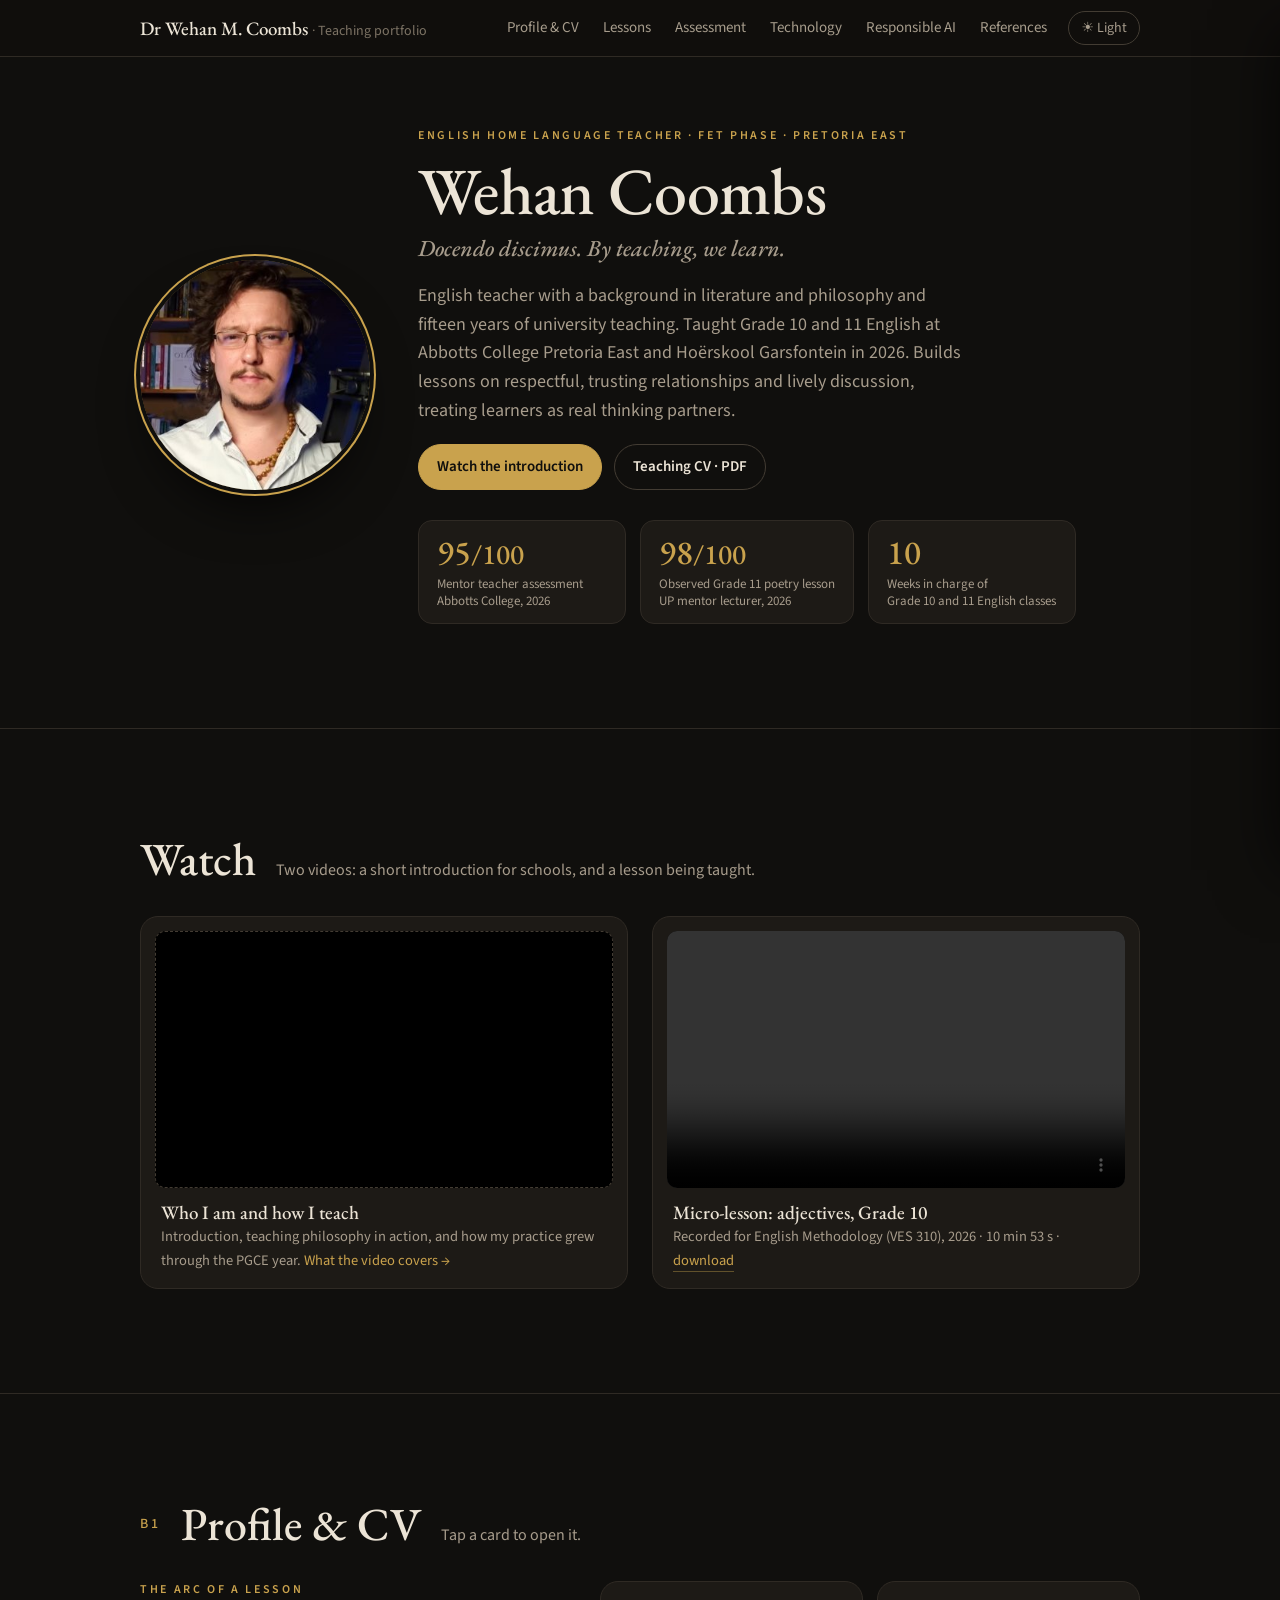
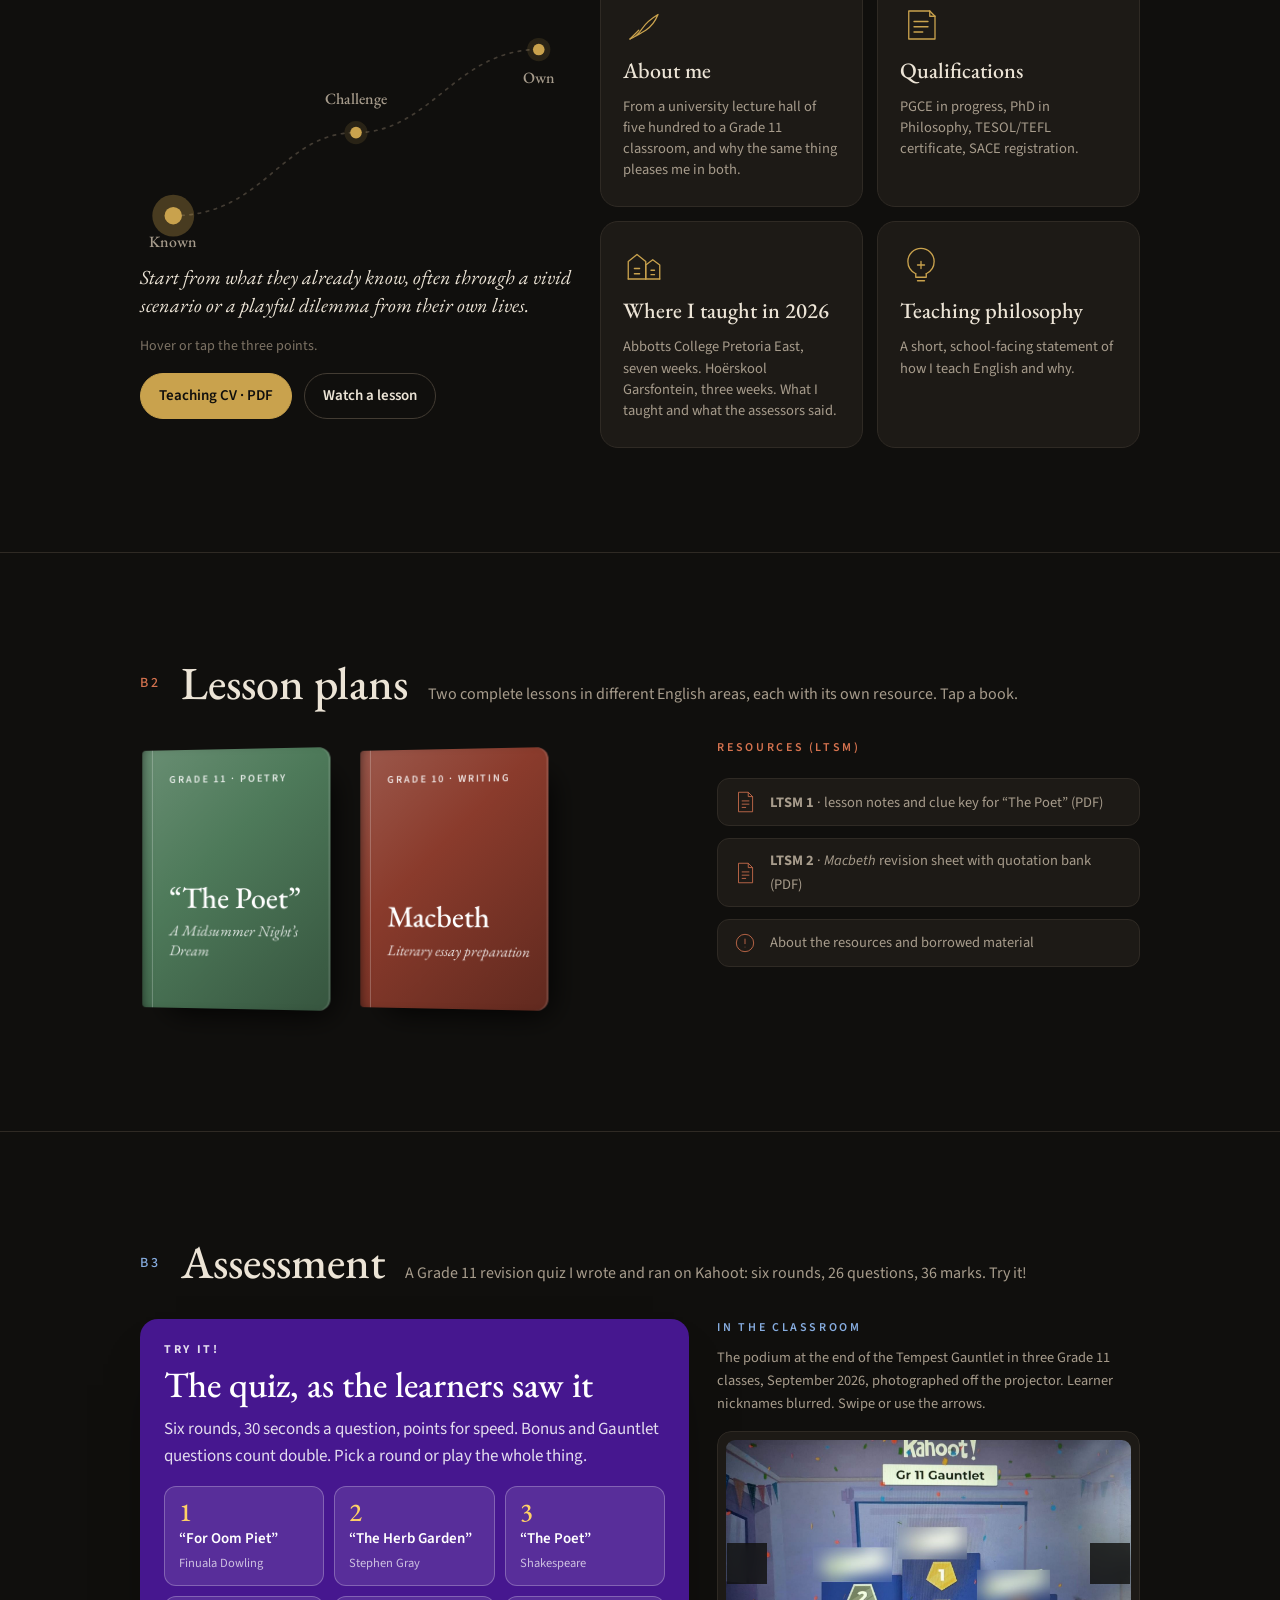
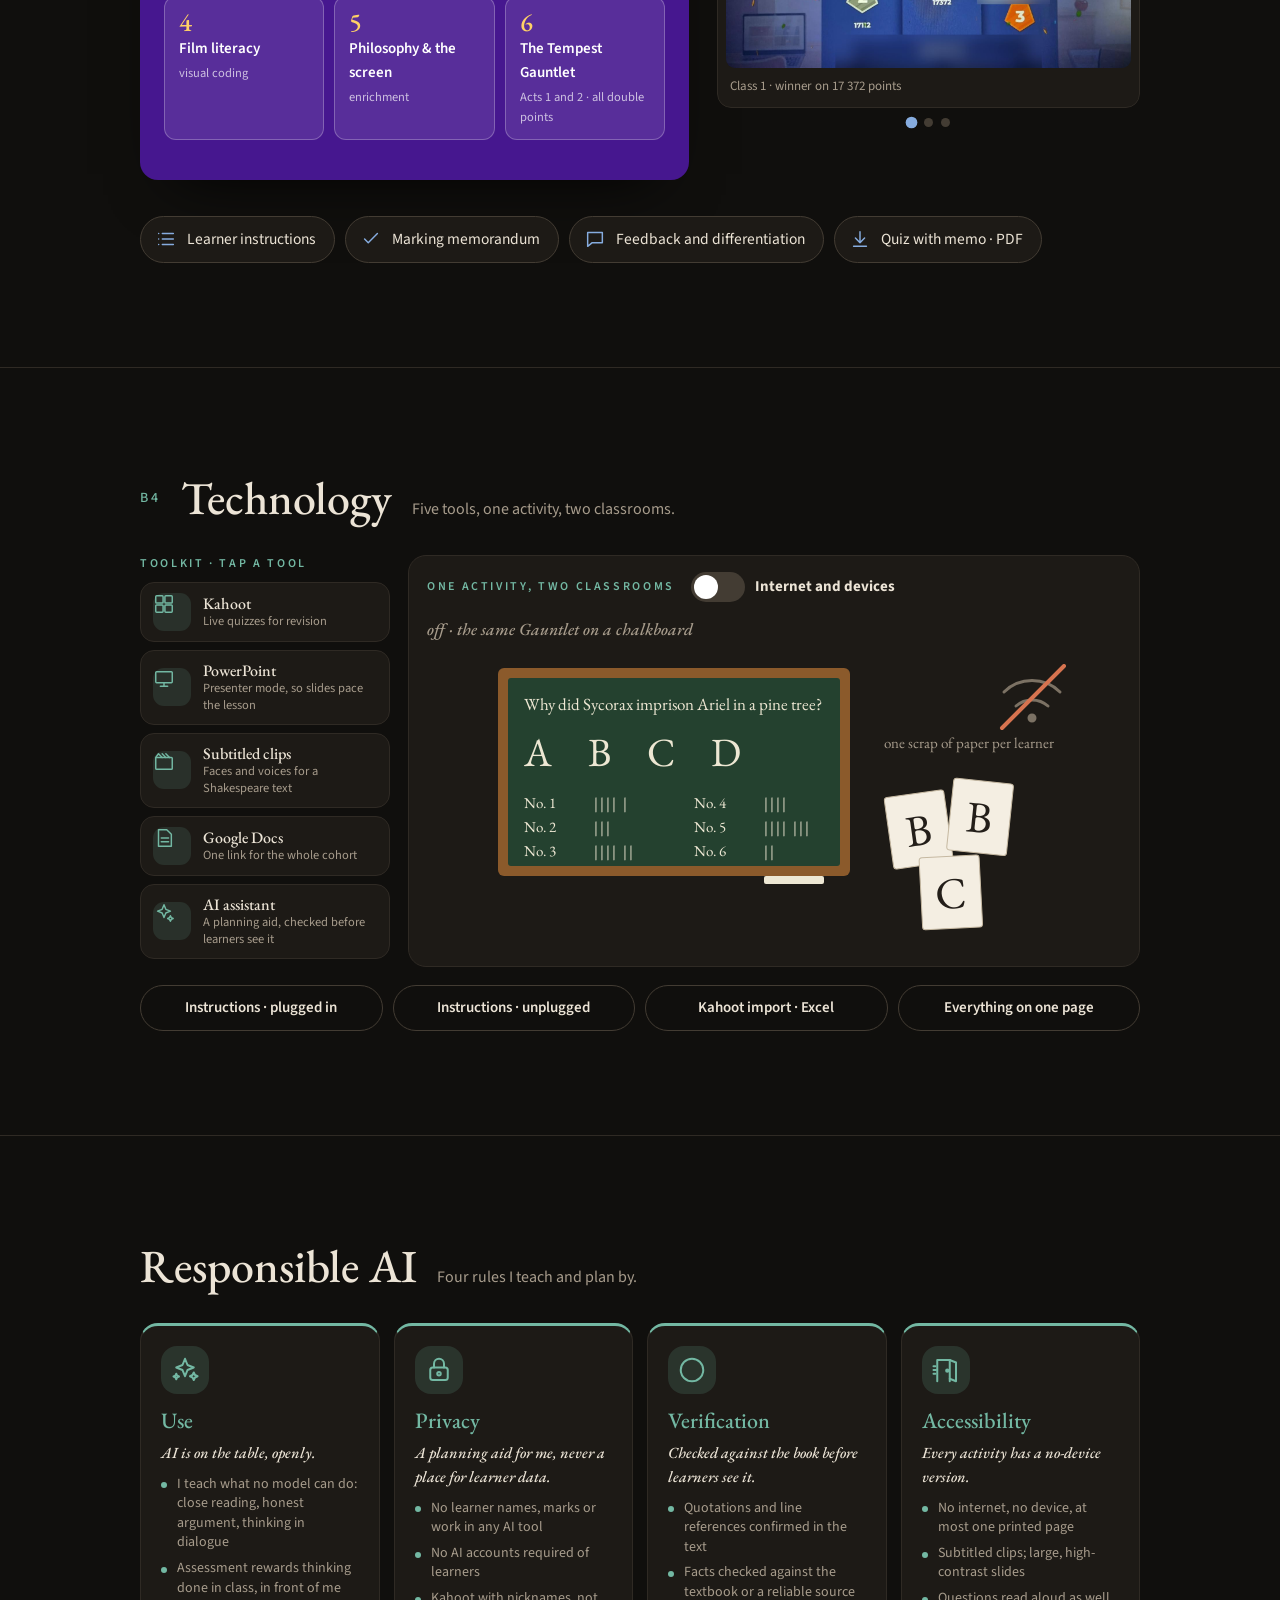
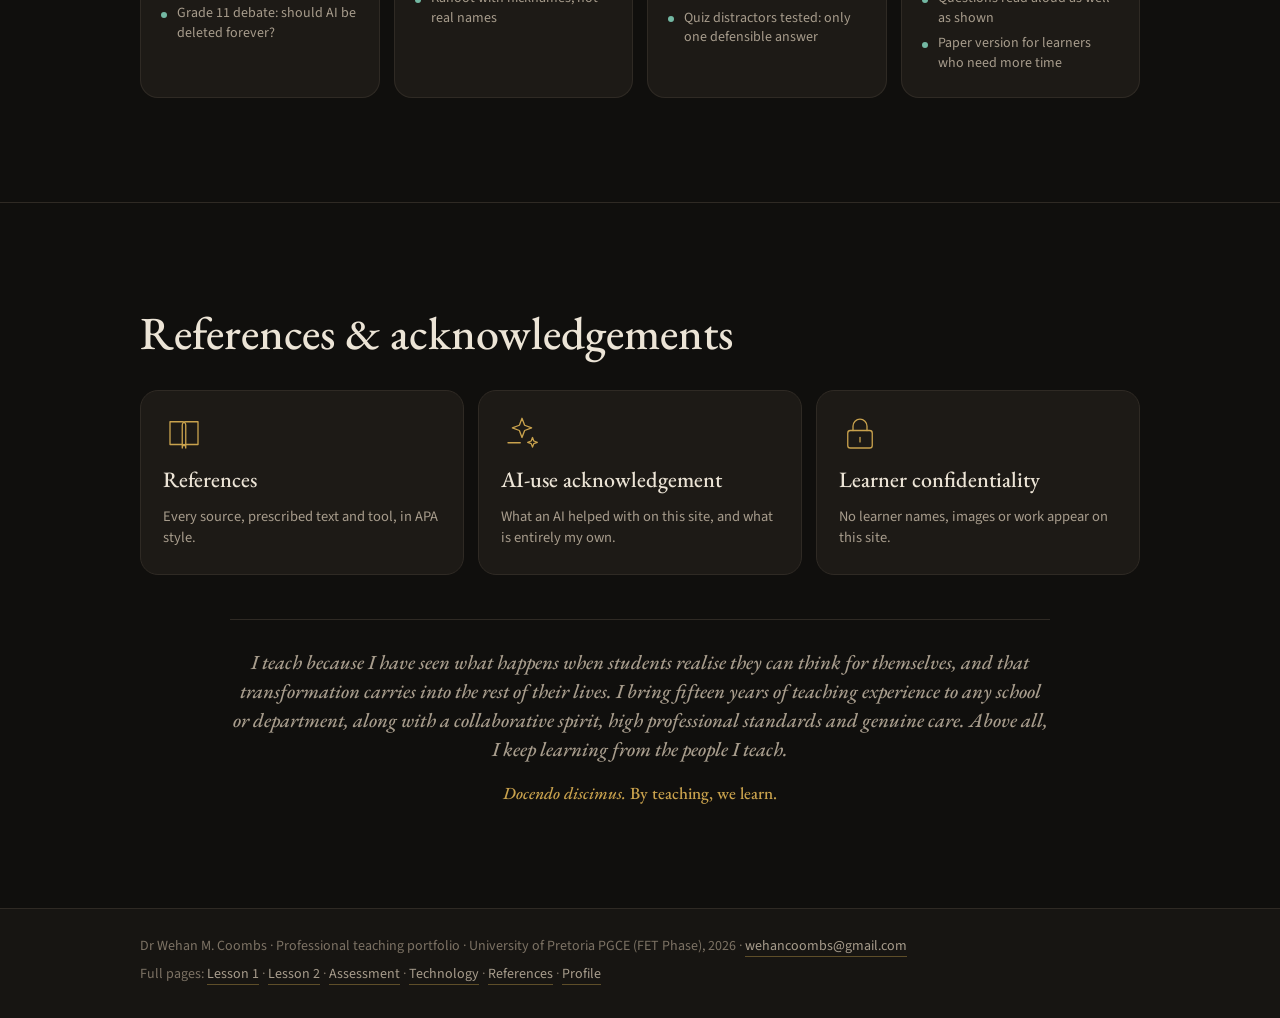
==== commit 411d6610: "Embed the Section C introduction video (YouTube) Co-Authored-By: Claude Fable 5.1 <noreply@anthropic" ====
--- a/index.html
+++ b/index.html
@@ -61,16 +61,7 @@
     <div class="ch-head"><h2>Watch</h2><span class="ch-sub">Two videos: a short introduction for schools, and a lesson being taught.</span></div>
     <div class="frames">
       <figure class="frame">
-        <div class="poster">
-          <div>
-            <svg viewBox="0 0 64 64" aria-hidden="true"><rect x="6" y="14" width="52" height="36" rx="4"/><path d="M27 24v16l14-8z"/><path d="M6 22h6M6 30h6M6 38h6M52 22h6M52 30h6M52 38h6"/></svg>
-            <b>Professional Introduction and Teaching Showcase</b>
-            <span>Wehan Coombs · 3 to 5 minutes · being recorded</span>
-          </div>
-        </div>
-        <!-- When the video exists, replace the .poster above with:
-        <video controls preload="metadata" src="video/Wehan-Coombs-Professional-Introduction.mp4"></video>
-        or, for YouTube: <div class="poster" style="padding:0"><iframe style="width:100%;height:100%;border:0;border-radius:10px" src="https://www.youtube.com/embed/VIDEO_ID" title="Professional Introduction and Teaching Showcase – Wehan Coombs" allowfullscreen></iframe></div> -->
+        <div class="poster" style="padding:0;display:block;background:#000"><iframe style="width:100%;height:100%;border:0;border-radius:10px;display:block" src="https://www.youtube-nocookie.com/embed/ywfA59DmvL4?rel=0" title="Professional Introduction and Teaching Showcase – Wehan Coombs" allow="accelerometer; encrypted-media; picture-in-picture; fullscreen" allowfullscreen loading="lazy"></iframe></div>
         <figcaption><b>Who I am and how I teach</b>Introduction, teaching philosophy in action, and how my practice grew through the PGCE year. <button class="textlink" type="button" data-sheet="video" style="all:unset;cursor:pointer;color:var(--accent)">What the video covers →</button></figcaption>
       </figure>
       <figure class="frame">
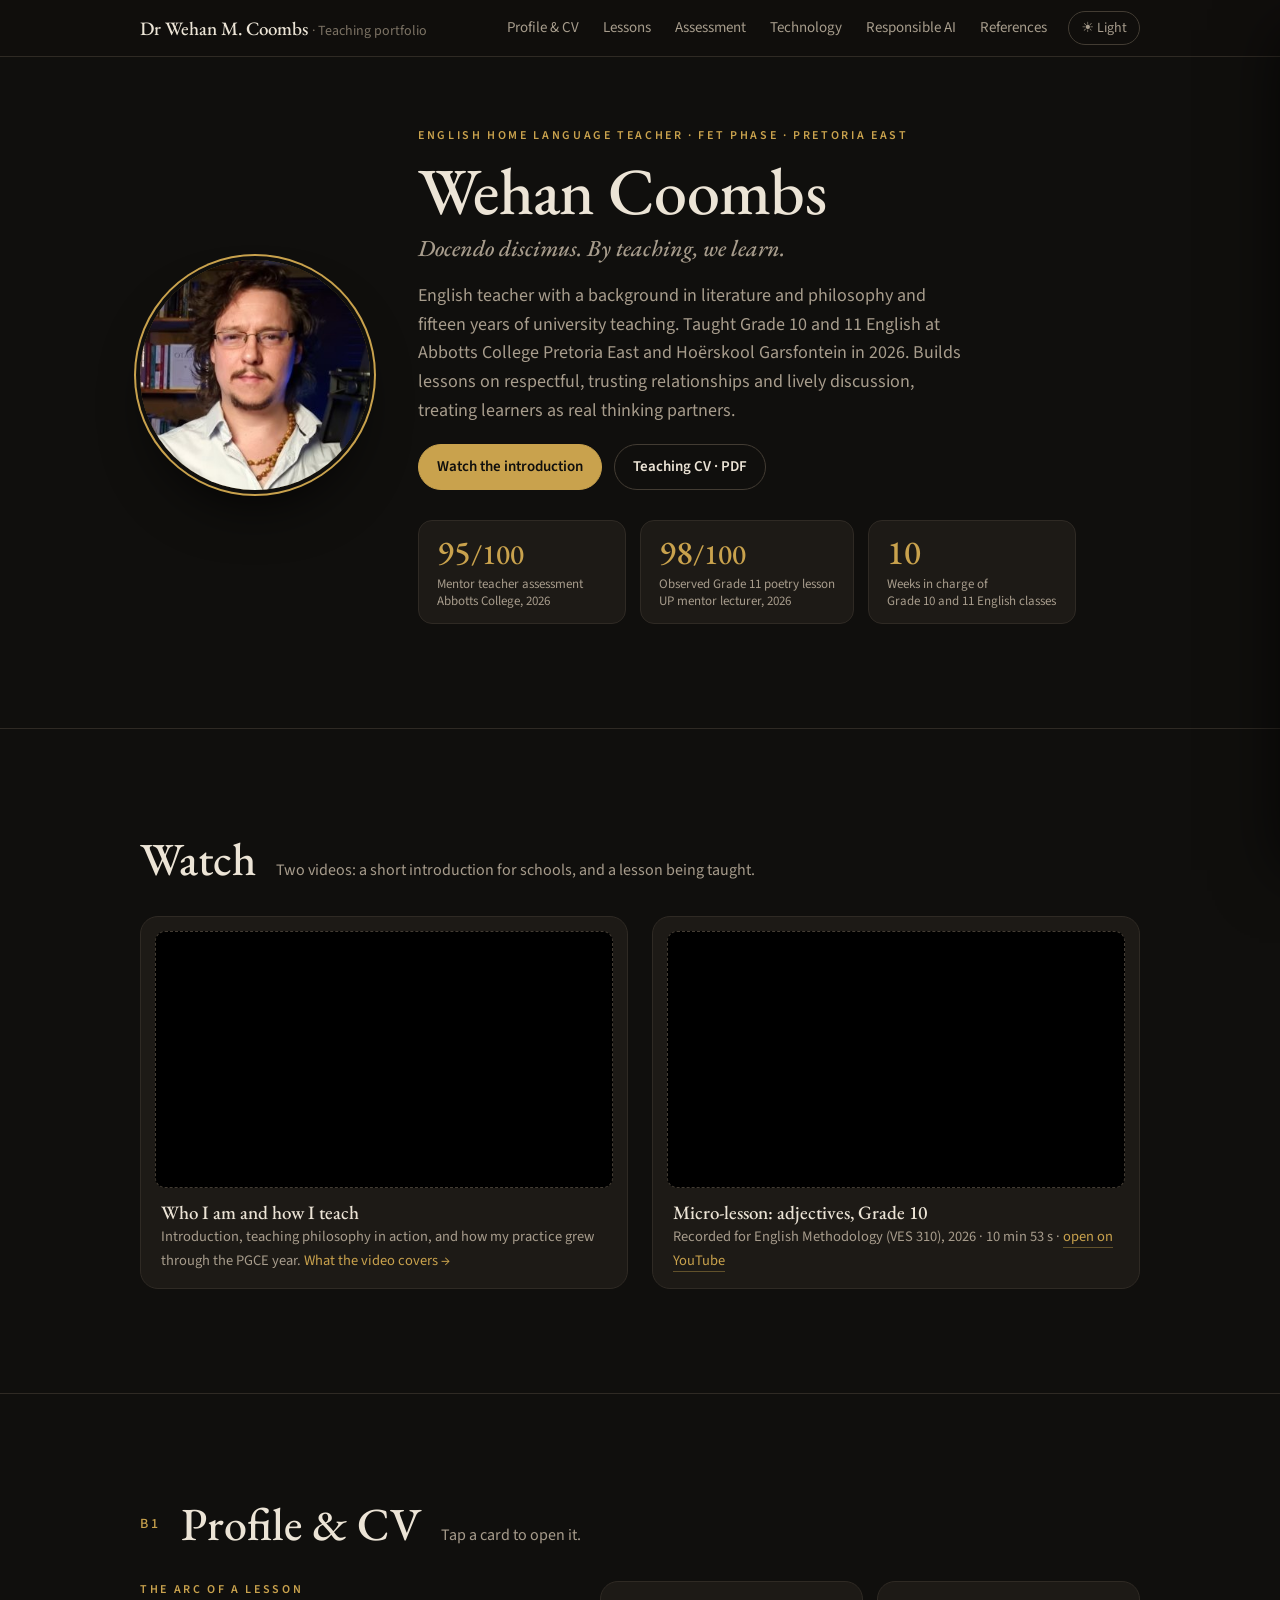
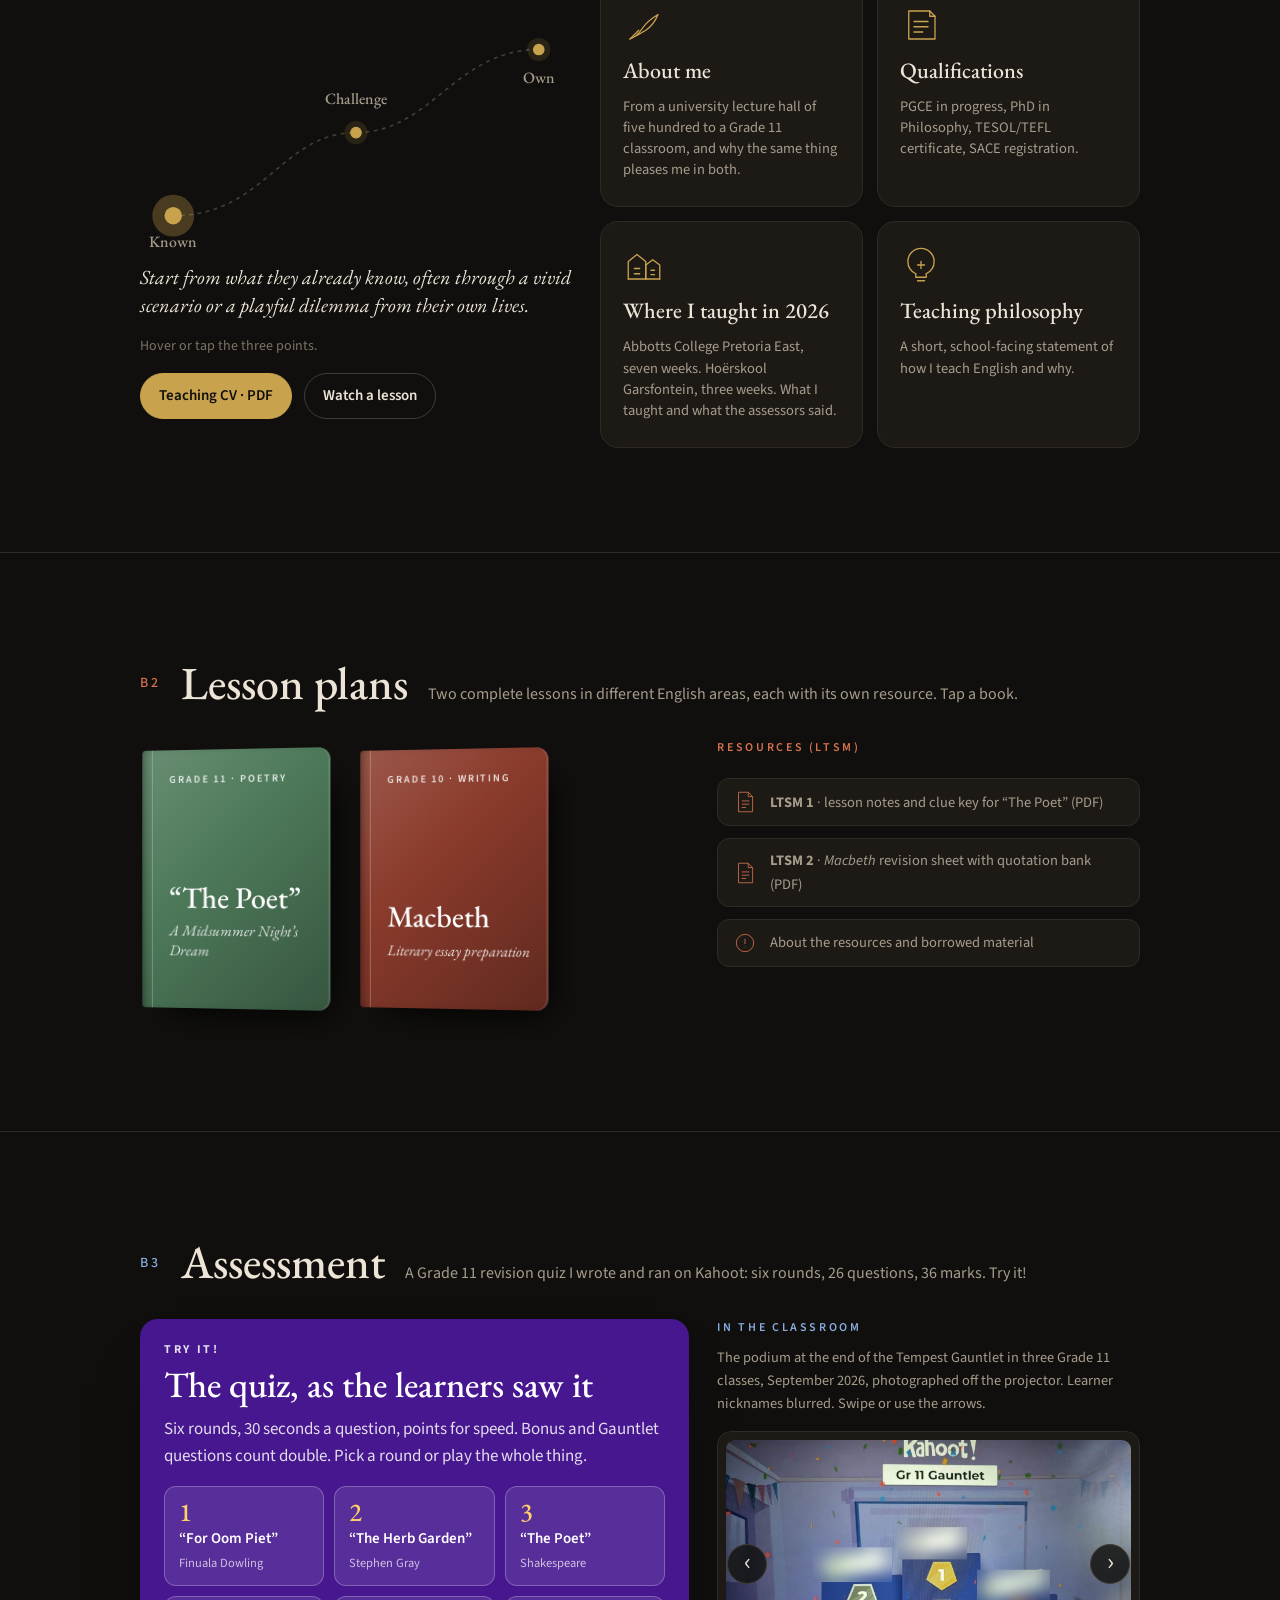
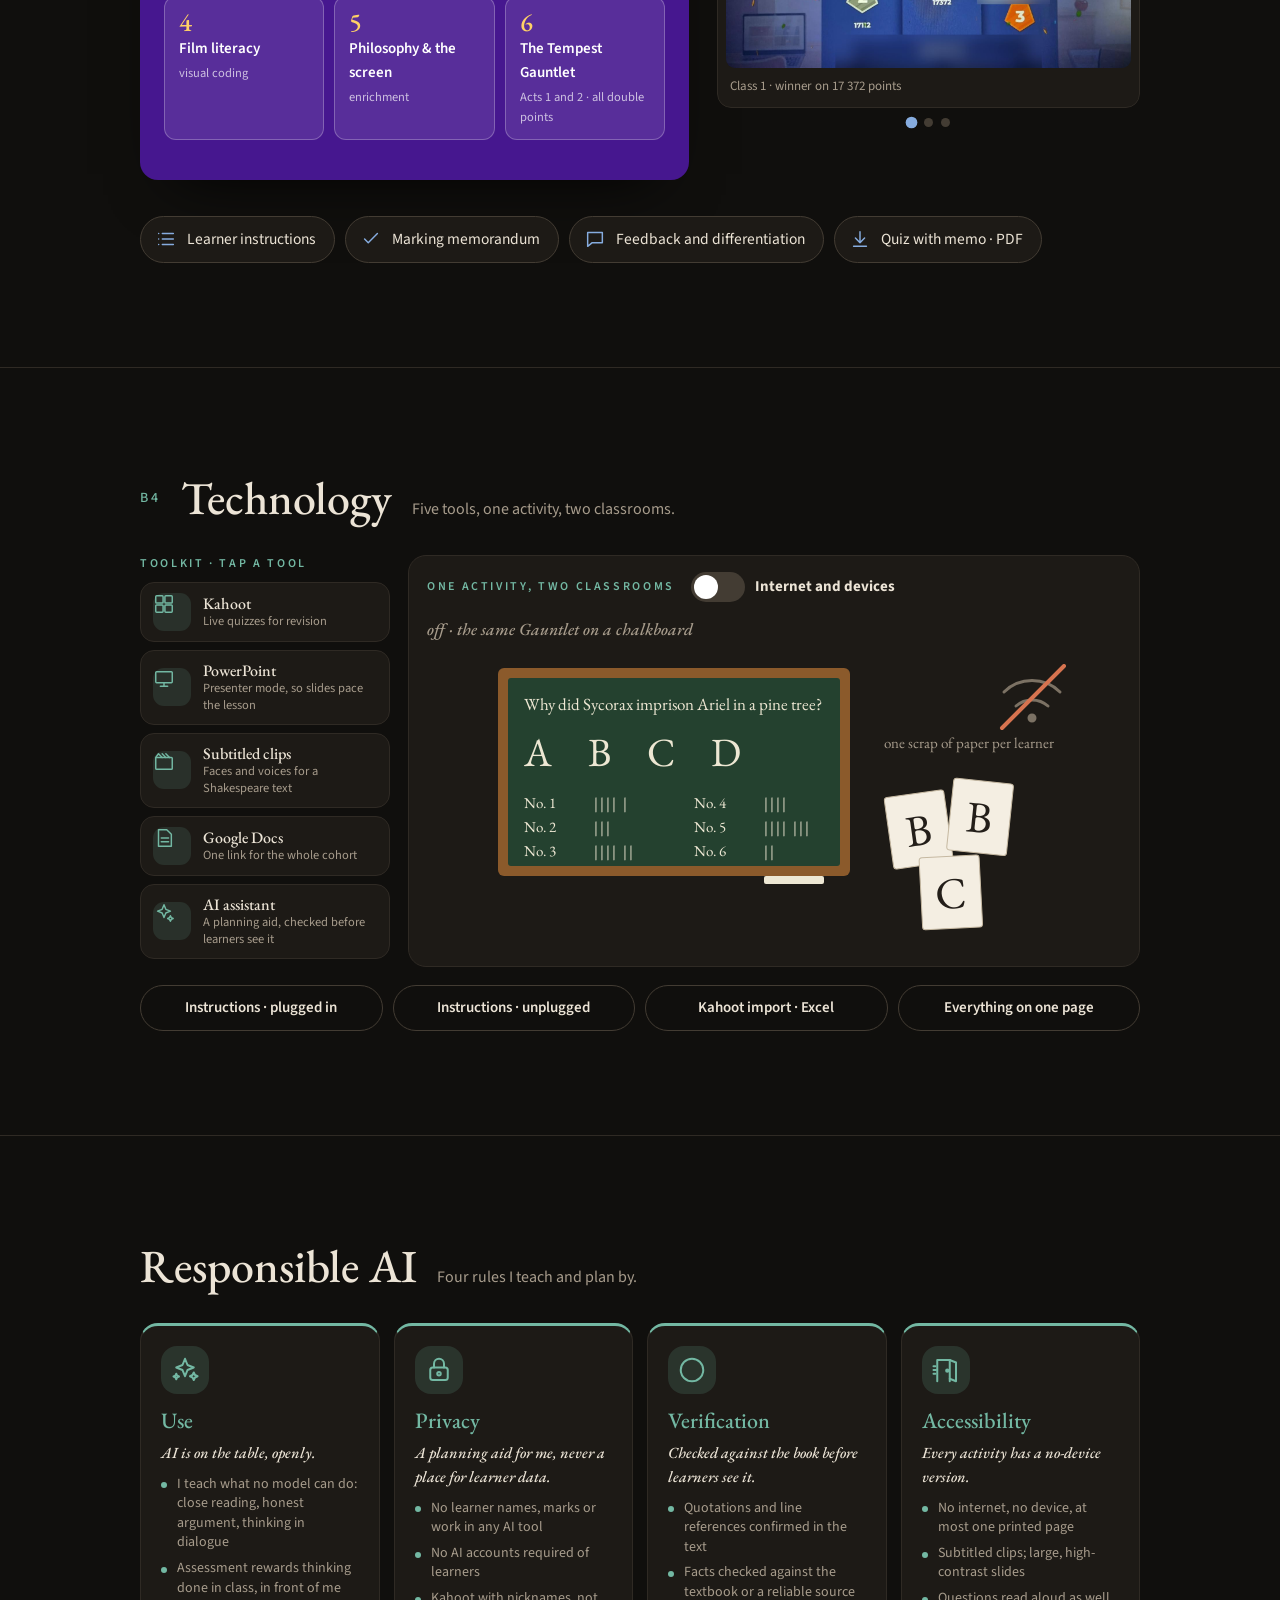
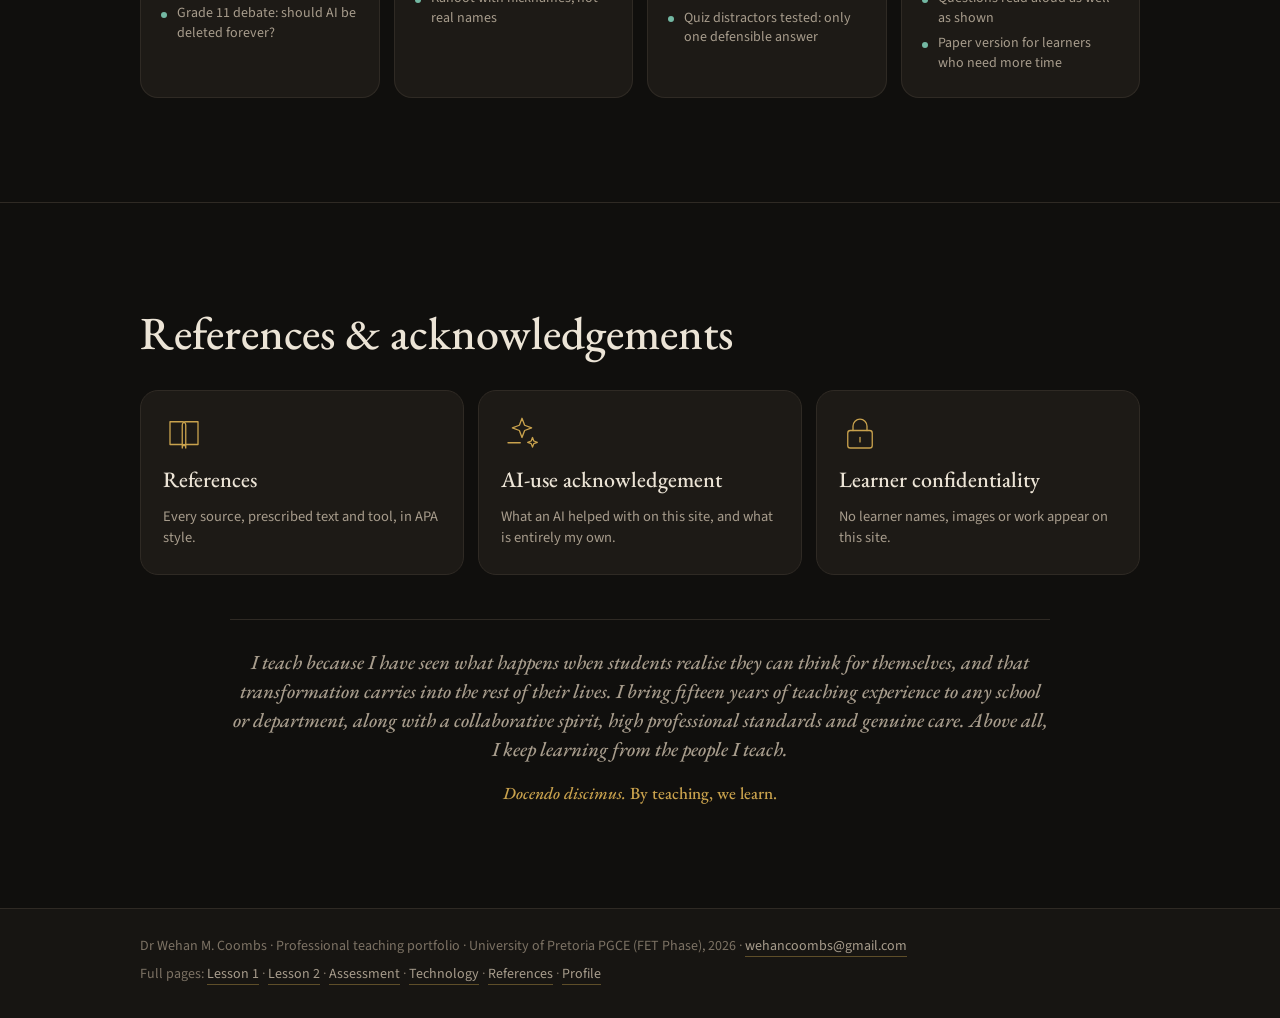
==== commit e8625f42: "Micro-lesson now streamed from YouTube; remove the 57 MB MP4 Co-Authored-By: Claude Fable 5.1 <norep" ====
--- a/index.html
+++ b/index.html
@@ -65,8 +65,8 @@
         <figcaption><b>Who I am and how I teach</b>Introduction, teaching philosophy in action, and how my practice grew through the PGCE year. <button class="textlink" type="button" data-sheet="video" style="all:unset;cursor:pointer;color:var(--accent)">What the video covers →</button></figcaption>
       </figure>
       <figure class="frame">
-        <video controls preload="metadata" src="video/Wehan-Coombs-Micro-Lesson.mp4">Your browser cannot play this video. <a href="video/Wehan-Coombs-Micro-Lesson.mp4">Download the MP4</a>.</video>
-        <figcaption><b>Micro-lesson: adjectives, Grade 10</b>Recorded for English Methodology (VES 310), 2026 · 10 min 53 s · <a href="video/Wehan-Coombs-Micro-Lesson.mp4" download>download</a></figcaption>
+        <div class="poster" style="padding:0;display:block;background:#000"><iframe style="width:100%;height:100%;border:0;border-radius:10px;display:block" src="https://www.youtube-nocookie.com/embed/u2PJQ6eQkWg?rel=0" title="Micro-lesson: adjectives, Grade 10 – Wehan Coombs" allow="accelerometer; encrypted-media; picture-in-picture; fullscreen" allowfullscreen loading="lazy"></iframe></div>
+        <figcaption><b>Micro-lesson: adjectives, Grade 10</b>Recorded for English Methodology (VES 310), 2026 · 10 min 53 s · <a href="https://youtu.be/u2PJQ6eQkWg">open on YouTube</a></figcaption>
       </figure>
     </div>
   </div>
